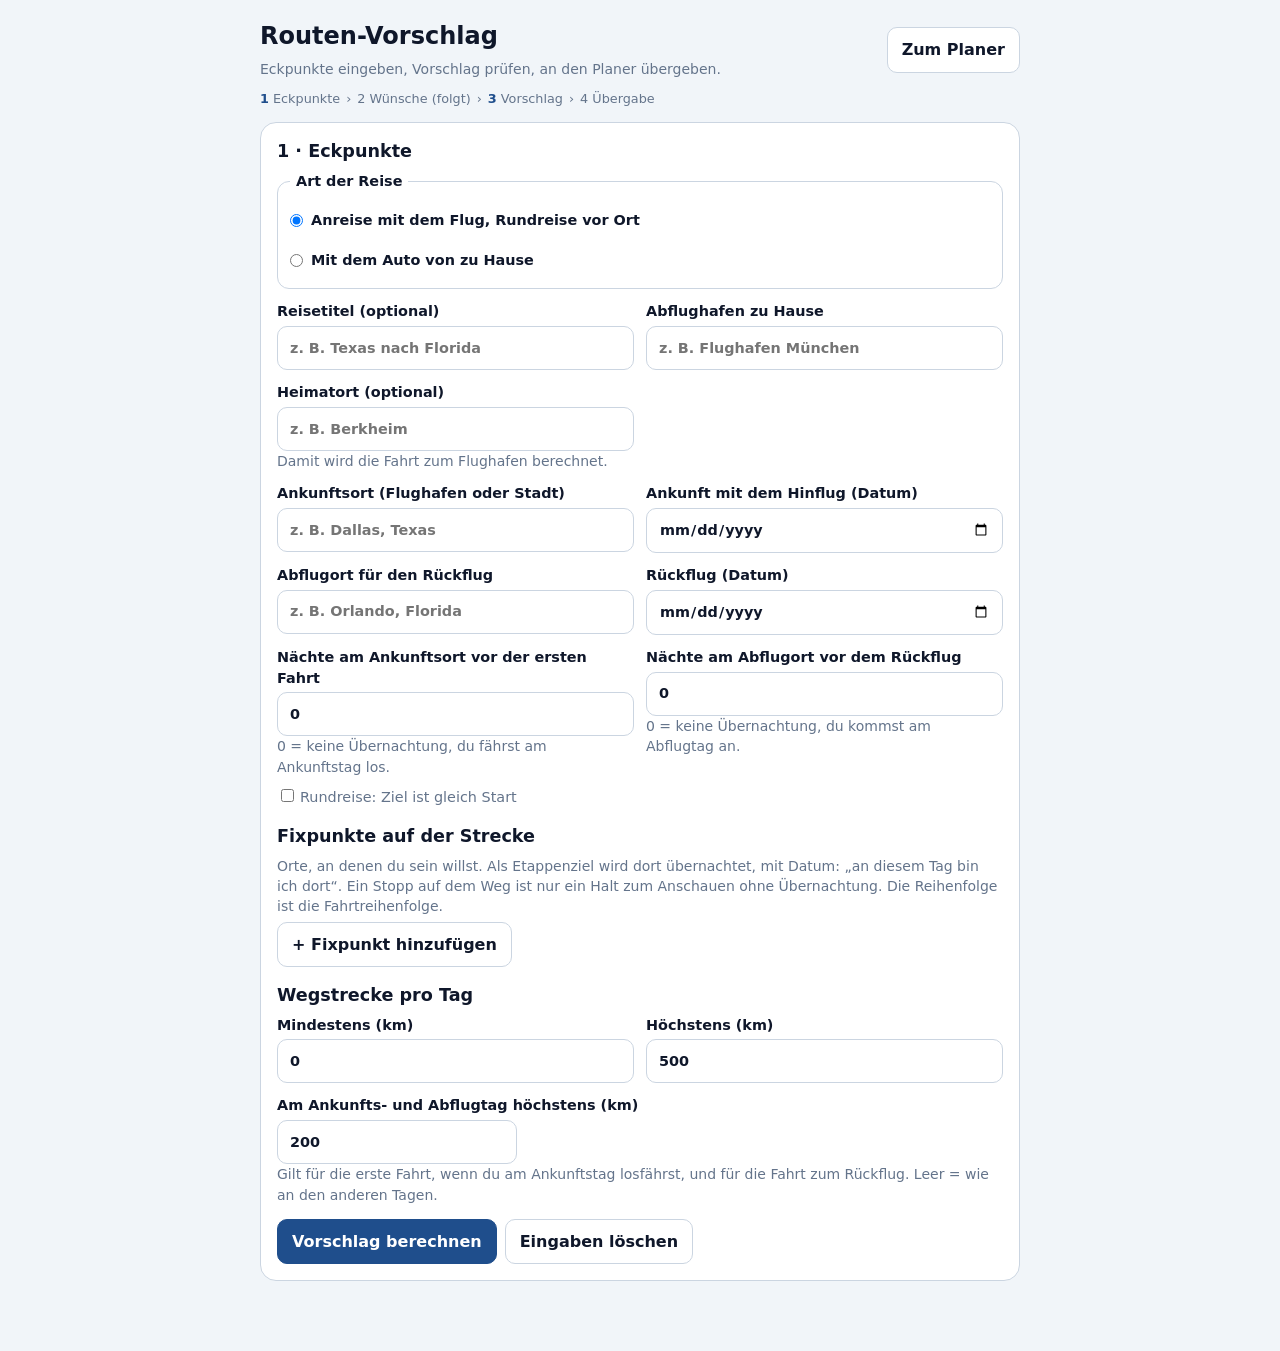
==== assistent.html @ c555b986 "v93: Routen-Vorschlag mit Reiseart (Flug/Auto), Stopps auf dem Weg, Punkte auf der Karte loeschen un" ====
<!doctype html>
<html lang="de">
<head>
<meta charset="utf-8">
<meta name="viewport" content="width=device-width, initial-scale=1, viewport-fit=cover">
<title>Routen-Vorschlag</title>
<link rel="manifest" href="manifest.webmanifest">
<link rel="icon" href="icon-192.png">
<link rel="stylesheet" href="leaflet/leaflet.css">
<style>
:root{--bg:#f1f5f9;--card:#fff;--ink:#0f172a;--mute:#64748b;--line:#cbd5e1;--pri:#1F4E8C;--priInk:#fff;--warn:#fffbeb;--warnLine:#fcd34d;--warnInk:#78350f;--ok:#ecfdf5;--okLine:#6ee7b7;--okInk:#064e3b;--err:#fef2f2;--errLine:#fca5a5;--errInk:#7f1d1d}
@media (prefers-color-scheme:dark){:root{--bg:#0b1220;--card:#111a2e;--ink:#e5e7eb;--mute:#94a3b8;--line:#334155;--pri:#5b9bf0;--priInk:#06101f;--warn:#2b2208;--warnLine:#a16207;--warnInk:#fde68a;--ok:#06281f;--okLine:#047857;--okInk:#a7f3d0;--err:#2a1010;--errLine:#b91c1c;--errInk:#fecaca}}
*{box-sizing:border-box}
body{margin:0;background:var(--bg);color:var(--ink);font:16px/1.45 system-ui,-apple-system,"Segoe UI",Roboto,sans-serif;padding:env(safe-area-inset-top) 16px 40px}
.wrap{max-width:760px;margin:0 auto;padding:16px 0}
h1{font-size:1.5rem;margin:.2rem 0}
h2{font-size:1.1rem;margin:0 0 .4rem}
p{margin:.3rem 0}
.mute{color:var(--mute);font-size:.875rem}
.card{background:var(--card);border:1px solid var(--line);border-radius:16px;padding:16px;margin:14px 0}
.grid{display:grid;gap:12px;grid-template-columns:1fr 1fr}
@media (max-width:560px){.grid{grid-template-columns:1fr}}
label{display:block;font-weight:600;font-size:.9rem}
input,select{width:100%;margin-top:4px;padding:10px 12px;border:1px solid var(--line);border-radius:10px;background:var(--card);color:var(--ink);font:inherit;min-height:44px}
button,.btn{font:inherit;font-weight:700;border-radius:10px;border:1px solid var(--line);background:var(--card);color:var(--ink);padding:10px 14px;min-height:44px;cursor:pointer;text-decoration:none;display:inline-flex;align-items:center;justify-content:center}
button.pri,.btn.pri{background:var(--pri);color:var(--priInk);border-color:var(--pri)}
button:disabled{opacity:.5;cursor:default}
.row{display:flex;gap:8px;align-items:flex-end}
.row>*{flex:1}.row>.fix{flex:0 0 auto}
.fp{border:1px solid var(--line);border-radius:12px;padding:10px;margin:8px 0}
.fp .grid{grid-template-columns:2fr 1fr 1fr}
@media (max-width:560px){.fp .grid{grid-template-columns:1fr 1fr}.fp .grid>:first-child{grid-column:1/3}}
.note{border-radius:12px;padding:10px 12px;margin:8px 0;font-size:.9rem;border:1px solid}
.note.warn{background:var(--warn);border-color:var(--warnLine);color:var(--warnInk)}
.note.ok{background:var(--ok);border-color:var(--okLine);color:var(--okInk)}
.note.err{background:var(--err);border-color:var(--errLine);color:var(--errInk)}
table{width:100%;border-collapse:collapse;font-size:.9rem}
th,td{text-align:left;padding:8px 6px;border-bottom:1px solid var(--line);vertical-align:top}
.tablewrap{overflow-x:auto}
.top{display:flex;justify-content:space-between;align-items:center;gap:8px}
.steps{display:flex;gap:6px;font-size:.8rem;color:var(--mute);margin:6px 0 0}
.steps b{color:var(--pri)}
.map{height:380px;border-radius:12px;border:1px solid var(--line);margin:10px 0;background:var(--line)}
.mk{display:flex;align-items:center;justify-content:center;border-radius:50%;background:var(--pri);color:var(--priInk);border:2px solid #fff;font:700 12px system-ui;width:26px;height:26px;box-shadow:0 1px 4px rgba(0,0,0,.4)}
.mk.auto{background:#fff;color:#1F4E8C;border-color:#1F4E8C;width:20px;height:20px;font-size:10px}
.mk.end{background:#16a34a;border-color:#fff}
.mk.hl{outline:3px solid #f59e0b}
tr.flash td{background:var(--warn)}
tr[data-stage-row]{cursor:pointer}
.nstep{display:inline-flex;gap:2px;align-items:center;white-space:nowrap}
.nstep input{width:54px;margin:0;text-align:center;min-height:36px;padding:4px}
.nstep button{min-height:36px;padding:2px 10px}
.nstep.user input{border-color:var(--pri);border-width:2px}
.act{white-space:nowrap}.act button{min-height:36px;padding:2px 9px}
.leaflet-container.adding{cursor:crosshair}
[hidden]{display:none!important}
.editor .row{flex-wrap:wrap}.editor .row>label{flex:1 1 220px;min-width:0}
select{max-width:100%}
.mk.via{background:#f59e0b;color:#111;border-color:#fff;border-radius:4px;transform:rotate(45deg);width:16px;height:16px}
.mk.via>span{transform:rotate(-45deg);font-size:9px}
.leaflet-popup-content{color:#0f172a;margin:10px 12px;min-width:200px}
.leaflet-popup-content .pp-t{font-weight:700;font-size:14px}
.leaflet-popup-content .pp-s{font-size:12px;color:#475569;margin:2px 0 8px}
.leaflet-popup-content button{display:flex;width:100%;margin-top:6px;background:#fff;color:#0f172a;border:1px solid #94a3b8;min-height:40px;padding:6px 10px;font-size:13px}
.leaflet-popup-content button.del{color:#b91c1c;border-color:#b91c1c}
.via{display:inline-flex;align-items:center;gap:4px;border:1px solid var(--line);border-radius:99px;padding:1px 4px 1px 8px;margin:3px 4px 0 0;font-size:.82rem;white-space:nowrap}
.via button{min-height:28px;padding:0 7px;border-radius:99px;font-size:.8rem}
fieldset.mode{border:1px solid var(--line);border-radius:12px;padding:8px 12px;margin:0 0 12px}
fieldset.mode legend{font-weight:700;font-size:.9rem;padding:0 6px}
fieldset.mode label{display:flex;align-items:center;gap:8px;font-weight:600;min-height:40px}
fieldset.mode input{width:auto;min-height:0;margin:0}
label small{display:block;font-weight:400}
.legend{display:flex;gap:14px;flex-wrap:wrap;font-size:.82rem;color:var(--mute);margin:-4px 0 8px}
.legend i{display:inline-block;vertical-align:middle;margin-right:5px}
.editor{border:1px dashed var(--line);border-radius:12px;padding:10px 12px;margin:8px 0}
.ac{position:absolute;z-index:1000;background:var(--card);color:var(--ink);border:1px solid var(--line);border-radius:12px;box-shadow:0 8px 24px rgba(0,0,0,.25);max-height:300px;overflow:auto;list-style:none;margin:0;padding:4px}
.ac li{padding:8px 10px;border-radius:8px;cursor:pointer;line-height:1.25}
.ac li small{display:block;opacity:.75;font-size:.8rem}
.ac li[aria-selected=true],.ac li:hover{background:var(--pri);color:var(--priInk)}
.bar{height:8px;background:var(--line);border-radius:99px;overflow:hidden}
.bar>i{display:block;height:100%;background:var(--pri);width:0;transition:width .3s}
</style>
</head>
<body>
<div class="wrap">
  <div class="top">
    <div><h1>Routen-Vorschlag</h1><p class="mute">Eckpunkte eingeben, Vorschlag prüfen, an den Planer übergeben.</p></div>
    <a class="btn" href="index.html" data-back>Zum Planer</a>
  </div>
  <div class="steps"><span><b>1</b> Eckpunkte</span> › <span>2 Wünsche (folgt)</span> › <span><b>3</b> Vorschlag</span> › <span>4 Übergabe</span></div>

  <section class="card" data-sec="input">
    <h2>1 · Eckpunkte</h2>
    <fieldset class="mode" data-mode-box><legend>Art der Reise</legend>
      <label><input type="radio" name="mode" data-mode value="flight"> Anreise mit dem Flug, Rundreise vor Ort</label>
      <label><input type="radio" name="mode" data-mode value="car"> Mit dem Auto von zu Hause</label>
    </fieldset>
    <div class="grid">
      <label>Reisetitel (optional)<input data-f="title" placeholder="z. B. Texas nach Florida"></label>
      <span data-only="car"></span>
      <label data-only="flight">Abflughafen zu Hause<input data-f="homeAirport" placeholder="z. B. Flughafen München" autocomplete="off"></label>
      <label data-only="flight">Heimatort (optional)<input data-f="home" placeholder="z. B. Berkheim" autocomplete="off"><small class="mute">Damit wird die Fahrt zum Flughafen berechnet.</small></label>
      <span data-only="flight"></span>
      <label><span data-lab="start">Startort</span><input data-f="start" placeholder="z. B. Dallas, Texas" autocomplete="off"></label>
      <label><span data-lab="startDate">Reisebeginn (Datum)</span><input data-f="startDate" type="date"></label>
      <label><span data-lab="end">Zielort</span><input data-f="end" placeholder="z. B. Orlando, Florida" autocomplete="off"></label>
      <label><span data-lab="endDate">Reiseende (Datum)</span><input data-f="endDate" type="date"></label>
      <label data-only="flight">Nächte am Ankunftsort vor der ersten Fahrt<input data-f="startNights" type="number" min="0" max="30" value="0"><small class="mute">0 = keine Übernachtung, du fährst am Ankunftstag los.</small></label>
      <label data-only="flight">Nächte am Abflugort vor dem Rückflug<input data-f="endNights" type="number" min="0" max="30" value="0"><small class="mute">0 = keine Übernachtung, du kommst am Abflugtag an.</small></label>
    </div>
    <p class="mute" style="margin-top:8px"><label style="display:inline;font-weight:400"><input type="checkbox" data-f="roundTrip" style="width:auto;min-height:0;margin-right:6px">Rundreise: Ziel ist gleich Start</label></p>

    <h2 style="margin-top:16px">Fixpunkte auf der Strecke</h2>
    <p class="mute">Orte, an denen du sein willst. Als Etappenziel wird dort übernachtet, mit Datum: „an diesem Tag bin ich dort“. Ein Stopp auf dem Weg ist nur ein Halt zum Anschauen ohne Übernachtung. Die Reihenfolge ist die Fahrtreihenfolge.</p>
    <div data-fplist></div>
    <button type="button" data-fp-add>+ Fixpunkt hinzufügen</button>

    <h2 style="margin-top:16px">Wegstrecke pro Tag</h2>
    <div class="grid">
      <label>Mindestens (km)<input data-f="minKm" type="number" min="0" step="10" value="0"></label>
      <label>Höchstens (km)<input data-f="maxKm" type="number" min="50" step="10" value="500"></label>
      <label style="grid-column:1/-1"><span data-lab="edgeKm">Erste und letzte Etappe höchstens (km)</span><input data-f="edgeKm" type="number" min="0" step="10" style="max-width:240px;display:block"><small class="mute" data-lab="edgeHint"></small></label>
    </div>
    <div style="margin-top:14px;display:flex;gap:8px;flex-wrap:wrap">
      <button type="button" class="pri" data-calc>Vorschlag berechnen</button>
      <button type="button" data-reset>Eingaben löschen</button>
    </div>
    <div data-msg></div>
  </section>

  <section class="card" data-sec="result" hidden>
    <h2>3 · Vorschlag</h2>
    <div data-prog hidden><p class="mute" data-proglabel>Berechne …</p><div class="bar"><i data-progbar></i></div></div>
    <div data-result></div>
  </section>
</div>

<script src="leaflet/leaflet.js"></script>
<script>
(function () {
  'use strict';
  var KEY = 'rt_draft_v1';
  var $ = function (s, r) { return (r || document).querySelector(s); };
  var $$ = function (s, r) { return Array.prototype.slice.call((r || document).querySelectorAll(s)); };
  var esc = function (s) { return String(s == null ? '' : s).replace(/[&<>"]/g, function (c) { return { '&': '&amp;', '<': '&lt;', '>': '&gt;', '"': '&quot;' }[c]; }); };
  var uid = function () { return 'x' + Math.random().toString(36).slice(2, 10); };

  var S = { v: 1, cc: {}, score: {}, climate: null, status: 'input', input: { title: '', start: '', startDate: '', end: '', endDate: '', mode: 'flight', home: '', homeAirport: '', startNights: 0, endNights: 0, roundTrip: false, minKm: 0, maxKm: 500, edgeKm: 200, fixpoints: [] }, geo: {}, proposal: null, trip: null, updated: 0 };

  function load() { try { var j = JSON.parse(localStorage.getItem(KEY) || 'null'); if (j && j.v === 1 && j.input) { S = Object.assign(S, j); S.input = Object.assign({ fixpoints: [] }, S.input); if (!S.input.mode) { S.input.mode = 'flight'; S.input.edgeKm = ''; S.input.home = ''; S.input.homeAirport = ''; } } } catch (e) {} }
  function save() { S.updated = Date.now(); try { localStorage.setItem(KEY, JSON.stringify(S)); } catch (e) {} }

  // ---------- Datum ----------
  function pd(s) { var m = /^(\d{4})-(\d{2})-(\d{2})$/.exec(s || ''); return m ? Date.UTC(+m[1], +m[2] - 1, +m[3]) : null; }
  function fd(ms) { return new Date(ms).toISOString().slice(0, 10); }
  function addDays(s, n) { return fd(pd(s) + n * 864e5); }
  function diffDays(a, b) { return Math.round((pd(b) - pd(a)) / 864e5); }
  function de(s) { return s ? s.slice(8, 10) + '.' + s.slice(5, 7) + '.' : ''; }
  function deY(s) { return de(s) + s.slice(0, 4); }

  // ---------- Eingabe ----------
  function renderFps() {
    var box = $('[data-fplist]'); box.innerHTML = '';
    S.input.fixpoints.forEach(function (f, i) {
      var d = document.createElement('div'); d.className = 'fp'; d.setAttribute('data-fp', i);
      d.innerHTML = '<div class="grid"><label>Ort<input data-fpf="name" value="' + esc(f.name) + '" placeholder="z. B. New Orleans" autocomplete="off"></label>' +
        '<label>Datum (optional)<input data-fpf="date" type="date" value="' + esc(f.kind === 'via' ? '' : f.date) + '"' + (f.kind === 'via' ? ' disabled' : '') + '></label>' +
        '<label>Nächte (optional)<input data-fpf="nights" type="number" min="0" max="30" value="' + esc(f.kind === 'via' ? '' : f.nights) + '"' + (f.kind === 'via' ? ' disabled' : '') + '></label></div>' +
        '<div style="display:flex;gap:6px;margin-top:8px;flex-wrap:wrap;align-items:center"><select data-fpf="kind" aria-label="Art des Fixpunkts" style="width:auto;flex:1 1 240px;margin:0"><option value="stay"' + (f.kind === 'via' ? '' : ' selected') + '>Etappenziel mit Übernachtung</option><option value="via"' + (f.kind === 'via' ? ' selected' : '') + '>Stopp auf dem Weg, ohne Übernachtung</option></select><button type="button" data-fp-up="' + i + '" ' + (i === 0 ? 'disabled' : '') + ' aria-label="Nach oben">↑</button><button type="button" data-fp-down="' + i + '" ' + (i === S.input.fixpoints.length - 1 ? 'disabled' : '') + ' aria-label="Nach unten">↓</button><button type="button" data-fp-del="' + i + '">Entfernen</button></div>';
      box.appendChild(d);
    });
  }
  function fillForm() {
    $$('[data-f]').forEach(function (el) { var k = el.getAttribute('data-f'); if (el.type === 'checkbox') el.checked = !!S.input[k]; else el.value = S.input[k] == null ? '' : S.input[k]; });
    $$('[data-mode]').forEach(function (r) { r.checked = r.value === S.input.mode; });
    renderFps(); syncRound(); syncMode();
  }
  var MODE_TXT = {
    flight: { start: 'Ankunftsort (Flughafen oder Stadt)', startDate: 'Ankunft mit dem Hinflug (Datum)', end: 'Abflugort für den Rückflug', endDate: 'Rückflug (Datum)', edgeKm: 'Am Ankunfts- und Abflugtag höchstens (km)', edgeHint: 'Gilt für die erste Fahrt, wenn du am Ankunftstag losfährst, und für die Fahrt zum Rückflug. Leer = wie an den anderen Tagen.' },
    car: { start: 'Heimatort (Start)', startDate: 'Abfahrt zu Hause (Datum)', end: 'Zielort (Ende der Reise)', endDate: 'Ankunft am Zielort (Datum)', edgeKm: 'An- und Rückfahrt höchstens (km)', edgeHint: 'Die erste und die letzte Etappe dürfen länger sein, um die eigentliche Reiseregion zu erreichen. Leer = wie an den anderen Tagen.' }
  };
  function syncMode() {
    var m = S.input.mode === 'car' ? 'car' : 'flight', T = MODE_TXT[m];
    $$('[data-lab]').forEach(function (el) { var k = el.getAttribute('data-lab'); if (T[k] != null) el.textContent = T[k]; });
    $$('[data-only]').forEach(function (el) { el.hidden = el.getAttribute('data-only') !== m; });
  }
  function setMode(m) {
    readForm(); S.input.mode = m;
    if (m === 'car') { S.input.startNights = 0; S.input.endNights = 0; S.input.edgeKm = 900; S.input.roundTrip = true; S.input.end = S.input.start; }
    else { S.input.edgeKm = 200; S.input.roundTrip = false; }
    if (S.status === 'ready' || S.status === 'adopted') S.status = 'proposal'; save(); fillForm();
  }
  document.addEventListener('change', function (e) { if (e.target.matches && e.target.matches('[data-mode]') && e.target.checked) setMode(e.target.value); });
  function syncRound() { var e = $('[data-f="end"]'); if (S.input.roundTrip) { e.value = S.input.start; e.disabled = true; S.input.end = S.input.start; } else e.disabled = false; }
  function readForm() {
    $$('[data-f]').forEach(function (el) { var k = el.getAttribute('data-f'); S.input[k] = el.type === 'checkbox' ? el.checked : (el.type === 'number' ? (el.value === '' ? '' : Number(el.value)) : el.value.trim()); });
    if (S.input.roundTrip) S.input.end = S.input.start;
    if (S.input.mode === 'car') { S.input.startNights = 0; S.input.endNights = 0; }
    $$('[data-fp]').forEach(function (d) { var i = +d.getAttribute('data-fp'), f = S.input.fixpoints[i]; if (!f) return; f.name = $('[data-fpf=name]', d).value.trim(); f.kind = $('[data-fpf=kind]', d).value === 'via' ? 'via' : 'stay'; f.date = f.kind === 'via' ? '' : $('[data-fpf=date]', d).value; var n = $('[data-fpf=nights]', d).value; f.nights = n === '' || f.kind === 'via' ? '' : Number(n); });
  }
  function msg(kind, html) { $('[data-msg]').innerHTML = html ? '<div class="note ' + kind + '" role="' + (kind === 'err' ? 'alert' : 'status') + '">' + html + '</div>' : ''; }

  document.addEventListener('input', function (e) { if (!e.target.closest('[data-sec=input]') || e.target.matches('[data-mode]')) return; readForm(); if (e.target.matches('[data-f=roundTrip],[data-f=start]')) syncRound(); if (e.target.matches('[data-fpf=kind]')) renderFps(); S.status = S.status === 'ready' ? 'input' : S.status; save(); });
  document.addEventListener('click', function (e) {
    var t = e.target.closest('button'); if (!t) return;
    if (t.hasAttribute('data-fp-add')) { readForm(); S.input.fixpoints.push({ id: uid(), name: '', date: '', nights: '', kind: 'stay' }); renderFps(); save(); }
    else if (t.hasAttribute('data-fp-del')) { readForm(); S.input.fixpoints.splice(+t.getAttribute('data-fp-del'), 1); renderFps(); save(); }
    else if (t.hasAttribute('data-fp-up') || t.hasAttribute('data-fp-down')) { readForm(); var up = t.hasAttribute('data-fp-up'), i = +t.getAttribute(up ? 'data-fp-up' : 'data-fp-down'), j = up ? i - 1 : i + 1, a = S.input.fixpoints; var x = a[i]; a[i] = a[j]; a[j] = x; renderFps(); save(); }
    else if (t.hasAttribute('data-reset')) { if (confirm('Alle Eingaben löschen?')) { S = { v: 1, cc: {}, score: {}, climate: null, status: 'input', input: { title: '', start: '', startDate: '', end: '', endDate: '', mode: 'flight', home: '', homeAirport: '', startNights: 0, endNights: 0, roundTrip: false, minKm: 0, maxKm: 500, edgeKm: 200, fixpoints: [] }, geo: {}, proposal: null, trip: null, updated: 0 }; save(); fillForm(); $('[data-sec=result]').hidden = true; msg(); } }
    else if (t.hasAttribute('data-calc')) calc();
    else if (t.hasAttribute('data-handover')) handover();
    else if (t.hasAttribute('data-download')) download();
    else if (t.hasAttribute('data-climate')) checkClimate();
    else if (t.hasAttribute('data-flip')) flip();
  });

  // ---------- Dienste ----------
  function fetchJ(url, ms) { var ac = new AbortController(), t = setTimeout(function () { ac.abort(); }, ms || 12000); return fetch(url, { signal: ac.signal }).then(function (r) { clearTimeout(t); if (!r.ok) throw new Error('HTTP ' + r.status); return r.json(); }, function (e) { clearTimeout(t); throw e; }); }
  function geocode(name) {
    var k = name.toLowerCase(); if (S.geo[k]) return Promise.resolve(S.geo[k]);
    return fetchJ('https://nominatim.openstreetmap.org/search?format=jsonv2&limit=1&addressdetails=1&q=' + encodeURIComponent(name), 12000).then(function (j) { if (!j || !j[0]) return null; var g = [Number(j[0].lat), Number(j[0].lon)]; S.geo[k] = g; S.cc = S.cc || {}; var ad = j[0].address || {}, c = ad.country_code; if (c) S.cc[k] = c.toUpperCase(); S.lab = S.lab || {}; S.lab[k] = [j[0].name || String(j[0].display_name || '').split(',')[0], ad.state, ad.country].filter(Boolean).join(', '); return g; });
  }
  function hav(a, b) { var R = 6371, r = Math.PI / 180, dl = (b[0] - a[0]) * r, dn = (b[1] - a[1]) * r, x = Math.sin(dl / 2) * Math.sin(dl / 2) + Math.cos(a[0] * r) * Math.cos(b[0] * r) * Math.sin(dn / 2) * Math.sin(dn / 2); return 2 * R * Math.asin(Math.sqrt(x)); }
  function leg(a, b, geom) {
    return fetchJ('https://router.project-osrm.org/route/v1/driving/' + a[1] + ',' + a[0] + ';' + b[1] + ',' + b[0] + (geom ? '?overview=simplified&geometries=geojson' : '?overview=false'), 15000).then(function (j) { var r = j.routes && j.routes[0]; if (!r) throw new Error('no route'); var o = { km: r.distance / 1000, min: r.duration / 60, est: false }; if (geom && r.geometry && r.geometry.coordinates) o.coords = r.geometry.coordinates.map(function (c) { return [c[1], c[0]]; }); return o; })
      .catch(function () { var km = hav(a, b) * 1.3; return { km: km, min: km / 70 * 60, est: true }; });
  }
  function legVia(a, vias, b, geom) {
    vias = vias || []; if (!vias.length) return leg(a, b, geom).then(function (o) { o.vias = []; return o; });
    var seq = [a].concat(vias.map(function (v) { return v.gps; }), [b]);
    return fetchJ('https://router.project-osrm.org/route/v1/driving/' + seq.map(function (g) { return g[1] + ',' + g[0]; }).join(';') + (geom ? '?overview=simplified&geometries=geojson' : '?overview=false'), 15000).then(function (j) { var r = j.routes && j.routes[0]; if (!r) throw new Error('no route'); var o = { km: r.distance / 1000, min: r.duration / 60, est: false, vias: vias }; if (geom && r.geometry && r.geometry.coordinates) o.coords = r.geometry.coordinates.map(function (c) { return [c[1], c[0]]; }); return o; })
      .catch(function () { var km = 0; for (var i = 1; i < seq.length; i++) km += hav(seq[i - 1], seq[i]) * 1.3; return { km: km, min: km / 70 * 60, est: true, vias: vias }; });
  }
  // Anteil eines Punkts entlang der Strecke (naechster Stuetzpunkt)
  function fracAlong(a, b, l, g) {
    var c = l.coords && l.coords.length > 1 ? l.coords : [a, b], cum = [0], i, bi = 0, bd = 1e18;
    for (i = 1; i < c.length; i++) cum.push(cum[i - 1] + hav(c[i - 1], c[i]));
    for (i = 0; i < c.length; i++) { var d = hav(c[i], g); if (d < bd) { bd = d; bi = i; } }
    if (c.length === 2) { var da = hav(a, g), db = hav(g, b); return da / ((da + db) || 1); }
    return cum[bi] / (cum[cum.length - 1] || 1);
  }
  // Tagesgrenzen: erste und letzte Etappe koennen eine eigene Grenze haben
  function edgeRule(I) { var car = I.mode === 'car', e = Number(I.edgeKm) > 0 ? Number(I.edgeKm) : 0; return { edge: e, first: !!e && (car || !(Number(I.startNights) > 0)), last: !!e && (car || !(Number(I.endNights) > 0)) }; }
  function legLimit(I, j, nLegs) { var R = edgeRule(I), mx = Number(I.maxKm), c = []; if (j === 0 && R.first) c.push(R.edge); if (j === nLegs - 1 && R.last) c.push(R.edge); return c.length ? Math.min.apply(null, c) : mx; }
  // Anteile, an denen eine zu lange Strecke fuer Zwischenuebernachtungen geteilt wird
  function splitFracs(I, km, j, nLegs) {
    var R = edgeRule(I), mx = Number(I.maxKm), fA = j === 0 && R.first, gA = j === nLegs - 1 && R.last;
    if (km <= legLimit(I, j, nLegs)) return [];
    for (var nd = 2; nd < 60; nd++) { var caps = []; for (var d = 0; d < nd; d++) caps.push(d === 0 && fA ? R.edge : (d === nd - 1 && gA ? R.edge : mx)); var tot = caps.reduce(function (p, q) { return p + q; }, 0); if (tot >= km) { var out = [], cum = 0; for (var d2 = 0; d2 < nd - 1; d2++) { cum += caps[d2]; out.push(cum / tot); } return out; } }
    return [0.5];
  }
  // Punkt bei Streckenanteil entlang der Route (oder Luftlinie, falls keine Geometrie)
  function pointAt(a, b, l, frac) {
    var c = l.coords && l.coords.length > 1 ? l.coords : [a, b], cum = [0], i;
    for (i = 1; i < c.length; i++) cum.push(cum[i - 1] + hav(c[i - 1], c[i]));
    var t = cum[cum.length - 1] * frac;
    for (i = 1; i < c.length; i++) if (cum[i] >= t) { var f = (t - cum[i - 1]) / ((cum[i] - cum[i - 1]) || 1); return [c[i - 1][0] + (c[i][0] - c[i - 1][0]) * f, c[i - 1][1] + (c[i][1] - c[i - 1][1]) * f]; }
    return c[c.length - 1];
  }
  // Übernachtungsort nahe einem Streckenpunkt: größte Stadt im Umkreis, sonst Nominatim
  function pickTown(p) {
    var q = '[out:json][timeout:25];(node["place"~"^(city|town)$"](around:30000,' + p[0].toFixed(4) + ',' + p[1].toFixed(4) + '););out 80;';
    return fetchJ('https://overpass-api.de/api/interpreter?data=' + encodeURIComponent(q), 25000).then(function (j) {
      var els = (j.elements || []).filter(function (e) { return e.tags && e.tags.name; });
      if (!els.length) throw new Error('none');
      els.sort(function (x, y) { var px = Number(x.tags.population) || 0, py = Number(y.tags.population) || 0; if (!px && !py) return hav(p, [x.lat, x.lon]) - hav(p, [y.lat, y.lon]); return py - px; });
      var e = els[0]; return { name: e.tags.name, gps: [e.lat, e.lon], found: true };
    }).catch(function () {
      return fetchJ('https://nominatim.openstreetmap.org/reverse?format=jsonv2&zoom=10&accept-language=de&lat=' + p[0] + '&lon=' + p[1], 12000).then(function (j) { var ad = (j && j.address) || {}; var n = ad.city || ad.town || ad.village || ad.municipality || ad.county; return n ? { name: n, gps: p, found: true } : { name: 'Zwischenstopp', gps: p, found: false }; }).catch(function () { return { name: 'Zwischenstopp', gps: p, found: false }; });
    });
  }
  // Sehenswürdigkeiten-Dichte: Anzahl georeferenzierter Wikipedia-Artikel im Umkreis von 10 km
  var wikiDown = false;
  function wikiScore(g) {
    S.score = S.score || {}; var k = key(g); if (S.score[k] != null) return Promise.resolve(S.score[k]);
    if (wikiDown) return Promise.resolve(null);
    return fetchJ('https://en.wikipedia.org/w/api.php?action=query&list=geosearch&gscoord=' + g[0].toFixed(4) + '%7C' + g[1].toFixed(4) + '&gsradius=10000&gslimit=500&format=json&origin=*', 9000).then(function (j) { var n = j && j.query && j.query.geosearch ? j.query.geosearch.length : null; if (n != null) S.score[k] = n; return n; }).catch(function () { wikiDown = true; return null; });
  }
  function prog(p, l) { $('[data-prog]').hidden = false; $('[data-progbar]').style.width = p + '%'; $('[data-proglabel]').textContent = l; }

  // ---------- Berechnung ----------
  function validate(I) {
    var errs = [];
    if (!I.start) errs.push('Startort fehlt.'); if (!I.end) errs.push('Zielort fehlt.');
    if (!pd(I.startDate)) errs.push('Datum für den Reisebeginn fehlt.'); if (!pd(I.endDate)) errs.push('Datum für das Reiseende fehlt.');
    if (pd(I.startDate) && pd(I.endDate) && pd(I.endDate) < pd(I.startDate)) errs.push('Das Enddatum liegt vor dem Startdatum.');
    var mx = Number(I.maxKm), mn = Number(I.minKm) || 0; if (!(mx >= 50)) errs.push('Höchststrecke pro Tag fehlt (mindestens 50 km).'); else if (mn > mx) errs.push('Die Mindeststrecke ist größer als die Höchststrecke.');
    I.fixpoints.forEach(function (f, i) { if (!f.name) errs.push('Fixpunkt ' + (i + 1) + ' hat keinen Ort.'); if (f.kind !== 'via' && f.date && pd(I.startDate) && pd(I.endDate) && (pd(f.date) < pd(I.startDate) || pd(f.date) > pd(I.endDate))) errs.push('Fixpunkt „' + f.name + '“: Das Datum liegt außerhalb der Reise.'); });
    var dated = I.fixpoints.filter(function (f) { return f.kind !== 'via' && f.date; });
    for (var i = 1; i < dated.length; i++) if (pd(dated[i].date) < pd(dated[i - 1].date)) errs.push('Fixpunkte mit Datum müssen in zeitlicher Reihenfolge stehen („' + dated[i].name + '“ liegt vor „' + dated[i - 1].name + '“).');
    return errs;
  }

  function plan(I, pts, legs) {
    // pts: [{name,gps,date?,nights?}] 0 = Start, n = Ziel
    var n = pts.length - 1, mx = Number(I.maxKm), mn = Number(I.minKm) || 0, warns = [];
    var arr = new Array(n + 1), dep = new Array(n + 1), nights = new Array(n + 1), need = [], extraN = {};
    var car = I.mode === 'car', lim = function (j) { return legLimit(I, j, n); };
    legs.forEach(function (l, j) { need[j] = Math.max(1, Math.ceil(l.km / lim(j))); });
    var endN = car ? 0 : Math.max(0, Number(I.endNights) || 0);
    var fixedArr = function (i) { return i === n ? addDays(I.endDate, -endN) : (pts[i].date || null); };
    var startN = car ? 0 : Math.max(0, Number(I.startNights) || 0); dep[0] = addDays(I.startDate, startN);
    var isSet = function (q) { return pts[q].nights !== '' && pts[q].nights != null; }, baseN = function (q) { return isSet(q) ? Math.max(0, Number(pts[q].nights)) : 1; };
    var anchors = [0]; for (var i = 1; i <= n; i++) if (fixedArr(i)) anchors.push(i);
    if (anchors[anchors.length - 1] !== n) anchors.push(n);
    for (var s = 0; s < anchors.length - 1; s++) {
      var a = anchors[s], b = anchors[s + 1], k = b - a - 1, sumNeed = 0;
      for (var j = a; j < b; j++) sumNeed += need[j] - 1;
      var avail = diffDays(dep[a], fixedArr(b)), userN = 0, free = [];
      for (var q = a + 1; q < b; q++) { userN += baseN(q); if (!isSet(q)) free.push(q); }
      var spare = avail - sumNeed - userN;
      if (avail < 0) warns.push('Die Termine passen nicht zusammen: ' + pts[b].name + ' (Ankunft ' + deY(fixedArr(b)) + ') liegt vor der Abreise aus ' + pts[a].name + ' (' + deY(dep[a]) + '). Prüfe Daten und Nächte.');
      else if (spare < 0) warns.push('Zu wenig Zeit zwischen ' + pts[a].name + ' und ' + pts[b].name + ': nötig sind mindestens ' + (sumNeed + userN) + ' Tage (Fahrtage und Übernachtungen), verfügbar sind ' + avail + '.');
      var extra = {}; if (spare > 0) { if (free.length) { var given = {}; free.forEach(function (q) { given[q] = 0; }); for (var nn0 = 0; nn0 < spare; nn0++) { var best = -1, bv = -1, cap = nn0 < free.length * 3 ? 3 : 99; free.forEach(function (q) { if (given[q] >= cap) return; var v = ((pts[q].score || 0) + 1) / (1 + given[q] * 1.5); if (v > bv) { bv = v; best = q; } }); if (best < 0) best = free[0]; given[best]++; } free.forEach(function (q) { if (given[q]) extra[q] = given[q]; }); } else if (a >= 1 && !isSet(a)) { extra[a] = spare; } else if (a >= 1) { warns.push(spare + ' freie Tage zwischen ' + pts[a].name.split(',')[0] + ' und ' + pts[b].name.split(',')[0] + ' sind nicht verplant. Erhöhe die Nächte an einem Ort oder ändere das Enddatum.'); } else warns.push(spare + ' freie Tage zwischen Start und ' + pts[b].name + ': der Start kann später erfolgen oder du fügst einen Fixpunkt ein.'); }
      for (var ek in extra) extraN[ek] = (extraN[ek] || 0) + extra[ek];
      var cur = dep[a];
      if (a >= 1 && extra[a]) { nights[a] = (nights[a] || 0) + extra[a]; dep[a] = addDays(dep[a], extra[a]); cur = dep[a]; }
      for (var j2 = a; j2 < b; j2++) {
        var next = j2 + 1, ar = addDays(cur, need[j2] - 1);
        if (next === b) ar = fixedArr(b);
        arr[next] = ar;
        var nn;
        if (next === n) nn = endN; else if (next < b) nn = baseN(next) + (extra[next] || 0); else nn = baseN(next);
        nights[next] = nn; dep[next] = addDays(ar, nn); cur = dep[next];
      }
    }
    var stages = [];
    for (var m = 1; m <= n; m++) {
      var l = legs[m - 1], flags = [];
      if (need[m - 1] > 1) flags.push('Braucht ' + need[m - 1] + ' Fahrtage (' + Math.round(l.km) + ' km, Höchstwert ' + lim(m - 1) + ' km/Tag). Abfahrt am ' + de(addDays(arr[m], 1 - need[m - 1])) + ', Zwischenübernachtung ergänzen.');
      if (need[m - 1] === 1 && mn > 0 && l.km < mn && !pts[m].auto && lim(m - 1) >= mx) flags.push('Kurzer Tag: unter ' + mn + ' km.');
      if (lim(m - 1) > mx && l.km > mx && need[m - 1] === 1) flags.push((m === 1 ? 'Anfahrt' : 'Rückfahrt') + ': längere Etappe erlaubt (bis ' + lim(m - 1) + ' km).');
      if (lim(m - 1) < mx && need[m - 1] === 1) flags.push((m === 1 ? 'Ankunftstag' : 'Abflugtag') + ': kurze Etappe (bis ' + lim(m - 1) + ' km).');
      if ((l.vias || []).length) flags.push('Stopp auf dem Weg: ' + l.vias.map(function (v) { return String(v.name).split(',')[0]; }).join(', ') + '.');
      if (extraN[m]) flags.unshift('+' + extraN[m] + ' Tag' + (extraN[m] > 1 ? 'e' : '') + ' eingeplant: ' + (pts[m].score ? 'viele Sehenswürdigkeiten (' + (pts[m].score >= 500 ? '500+' : pts[m].score) + ' Wikipedia-Artikel im Umkreis von 10 km).' : 'freie Tage verteilt.'));
      if (l.est) flags.push('Strecke geschätzt (Luftlinie × 1,3), Routing nicht erreichbar.');
      if (pts[m].auto) flags.unshift(pts[m].unnamed ? 'Zwischenübernachtung, Ort bitte selbst wählen (Name nicht ermittelt).' : 'Zwischenübernachtung, automatisch vorgeschlagen. Bitte prüfen.');
      if (l.km > lim(m - 1) * 1.1 && need[m - 1] === 1) flags.push('Etwas über dem Höchstwert (' + Math.round(l.km) + ' km).');
      stages.push({ id: 'stage-' + m, auto: !!pts[m].auto, extra: extraN[m] || 0, score: pts[m].score || 0, fromCity: pts[m - 1].name, toCity: pts[m].name, arrive: arr[m], depart: dep[m], nights: nights[m], km: Math.round(l.km), min: Math.round(l.min), gps: pts[m].gps, needDays: need[m - 1], flags: flags, est: !!l.est, vias: (l.vias || []).map(function (v) { return { name: v.name, gps: v.gps }; }) });
    }
    return { stages: stages, warns: warns, startNights: startN, startDepart: dep[0] };
  }

  async function calc() {
    readForm(); save(); var I = S.input, errs = validate(I);
    if (S.proposal && S.proposal.edited && !window.confirm('Dein bearbeiteter Vorschlag wird durch eine neue Berechnung ersetzt. Fortfahren?')) return;
    MAPVIEW = null; ADDMODE = false;
    if (errs.length) { msg('err', '<b>Bitte prüfen:</b><br>' + errs.map(esc).join('<br>')); return; }
    msg(); var sec = $('[data-sec=result]'); sec.hidden = false; $('[data-result]').innerHTML = ''; var btn = $('[data-calc]'); btn.disabled = true;
    try {
      var names = [I.start].concat(I.fixpoints.map(function (f) { return f.name; })).concat([I.end]);
      var pts = [], failed = [], resolved = [], legV = [], curV = [];
      for (var i = 0; i < names.length; i++) {
        prog(5 + Math.round(35 * i / names.length), 'Suche Ort: ' + names[i]);
        var g = null; try { g = await geocode(names[i]); } catch (e) { g = null; }
        if (!g) failed.push(names[i]);
        var fp = i > 0 && i < names.length - 1 ? I.fixpoints[i - 1] : null;
        resolved.push({ input: names[i], label: (S.lab && S.lab[names[i].toLowerCase()]) || '', cc: (S.cc && S.cc[names[i].toLowerCase()]) || '', picked: !!(S.pick && S.pick[names[i].toLowerCase()]) });
        if (fp && fp.kind === 'via') { curV.push({ name: names[i], gps: g }); continue; }
        if (pts.length) legV.push(curV); curV = [];
        pts.push({ name: names[i], gps: g, date: fp ? fp.date : '', nights: fp ? fp.nights : '' });
      }
      if (failed.length) { prog(0, ''); $('[data-prog]').hidden = true; $('[data-result]').innerHTML = '<div class="note err" role="alert">Diese Orte wurden nicht gefunden: <b>' + failed.map(esc).join(', ') + '</b>. Bitte eindeutiger schreiben (mit Bundesstaat oder Land) und noch einmal berechnen. Ohne Internet ist die Suche nicht möglich.</div>'; return; }
      var airport = null;
      if (I.mode !== 'car' && I.home && I.homeAirport) { prog(38, 'Fahrt zum Flughafen'); try { var gh = await geocode(I.home), ga = await geocode(I.homeAirport); if (gh && ga) { var la = await leg(gh, ga); airport = { from: I.home, to: I.homeAirport, km: Math.round(la.km), min: Math.round(la.min), est: !!la.est }; } } catch (e) { airport = null; } }
      var legs = [], withStops = [pts[0]], nL = pts.length - 1;
      for (var j = 0; j < nL; j++) {
        prog(40 + Math.round(50 * j / nL), 'Berechne Strecke ' + (j + 1) + ' von ' + nL);
        var l0 = await legVia(pts[j].gps, legV[j], pts[j + 1].gps, true), fr = splitFracs(I, l0.km, j, nL);
        if (fr.length) {
          var prev = pts[j], vf = legV[j].map(function (v) { return { v: v, f: fracAlong(pts[j].gps, pts[j + 1].gps, l0, v.gps) }; }), lastF = 0;
          for (var s = 0; s < fr.length; s++) {
            prog(40 + Math.round(50 * j / nL), 'Suche Übernachtungsort ' + (s + 1) + ' von ' + fr.length + ' zwischen ' + pts[j].name.split(',')[0] + ' und ' + pts[j + 1].name.split(',')[0]);
            var tp = await pickTown(pointAt(pts[j].gps, pts[j + 1].gps, l0, fr[s]));
            var stop = { name: tp.name, gps: tp.gps, date: '', nights: '', auto: true, unnamed: !tp.found };
            var sub = vf.filter(function (x) { return (s === 0 || x.f > lastF) && x.f <= fr[s]; }).map(function (x) { return x.v; });
            legs.push(await legVia(prev.gps, sub, stop.gps)); withStops.push(stop); prev = stop; lastF = fr[s];
          }
          legs.push(await legVia(prev.gps, vf.filter(function (x) { return x.f > lastF; }).map(function (x) { return x.v; }), pts[j + 1].gps)); withStops.push(pts[j + 1]);
        } else { legs.push(l0); withStops.push(pts[j + 1]); }
      }
      pts = withStops;
      for (var si = 1; si < pts.length - 1; si++) { var pp = pts[si]; if (!pp.date && (pp.nights === '' || pp.nights == null)) { prog(92 + Math.round(7 * si / pts.length), 'Prüfe Sehenswürdigkeiten: ' + pp.name.split(',')[0]); var sc = await wikiScore(pp.gps); if (sc != null) pp.score = sc; } }
      prog(100, 'Fertig');
      var r = plan(I, pts, legs); S.proposal = { edited: false, airport: airport, resolved: resolved, stages: r.stages, warns: r.warns, start: { name: pts[0].name, gps: pts[0].gps }, raw: { pts: pts, legs: legs }, created: Date.now() }; S.climate = null; S.status = 'proposal'; S.trip = null; save();
      $('[data-prog]').hidden = true; renderResult();
    } catch (e) { $('[data-prog]').hidden = true; $('[data-result]').innerHTML = '<div class="note err" role="alert">Berechnung fehlgeschlagen: ' + esc(String(e && e.message || e).slice(0, 200)) + '</div>'; }
    finally { btn.disabled = false; }
  }

  function first(x) { return String(x || '').split(',')[0]; }
  function startInfo() {
    var I = S.input, P = S.proposal, car = I.mode === 'car', sN = car ? 0 : Math.max(0, Number(I.startNights) || 0), eN = car ? 0 : Math.max(0, Number(I.endNights) || 0), h;
    if (car) h = 'Abfahrt zu Hause in ' + esc(first(I.start)) + ' am ' + deY(I.startDate) + ', Ankunft in ' + esc(first(I.end)) + ' am ' + deY(I.endDate) + '. Am Start und am Ende ist keine Übernachtung eingeplant.';
    else {
      h = 'Hinflug' + (I.homeAirport ? ' ab ' + esc(first(I.homeAirport)) : '') + ' nach ' + esc(first(I.start)) + ' am ' + deY(I.startDate) + ', Rückflug ab ' + esc(first(I.end)) + ' am ' + deY(I.endDate) + '. Beide Flüge werden im Planer angelegt. ';
      h += sN > 0 ? sN + (sN > 1 ? ' Nächte' : ' Nacht') + ' in ' + esc(first(I.start)) + ' vor der ersten Fahrt, im Planer eine eigene Etappe. ' : 'Am Ankunftsort ist keine Übernachtung eingeplant, die erste Fahrt ist am Ankunftstag. ';
      if (eN === 0) h += 'Am Abflugort ist keine Übernachtung eingeplant. ';
      if (P && P.airport) h += '<span data-airport>Fahrt zum Flughafen: ' + esc(first(P.airport.from)) + ' → ' + esc(first(P.airport.to)) + ', ' + P.airport.km + ' km, etwa ' + hrs(P.airport.min) + (P.airport.est ? ' (geschätzt)' : '') + '.</span>';
    }
    return h + ' Ein Fahrtag endet am selben Tag am Etappenziel, die Nächte zählen ab der Ankunft.';
  }
  function viaChips(s, i) {
    var v = s.vias || []; if (!v.length) return '';
    return '<br><span class="mute">über </span>' + v.map(function (x, k) { return '<span class="via" data-via-chip>◆ ' + esc(first(x.name)) + '<button type="button" data-via-stay="' + i + ':' + k + '" title="Als Etappenziel mit Übernachtung" aria-label="' + esc(first(x.name)) + ' als Etappenziel mit Übernachtung">🛏</button><button type="button" data-via-del="' + i + ':' + k + '" aria-label="Stopp ' + esc(first(x.name)) + ' entfernen">✕</button></span>'; }).join('');
  }
  function hrs(min) { var h = Math.floor(min / 60), m = min % 60; return h ? h + ' h ' + String(m).padStart(2, '0') + ' min' : m + ' min'; }
  function renderResult() {
    var P = S.proposal; if (!P) return; $('[data-sec=result]').hidden = false;
    var na = P.stages.filter(function (s) { return s.auto; }).length;
    var tk = P.stages.reduce(function (a, s) { return a + s.km; }, 0), tm = P.stages.reduce(function (a, s) { return a + s.min; }, 0);
    var nv = P.stages.reduce(function (a, s) { return a + (s.vias || []).length; }, 0);
    var h = editorHtml() + '<div data-routemap class="map" role="img" aria-label="Karte der Route"></div><div class="legend" data-legend><span><i class="mk" style="width:16px;height:16px"></i>Etappenziel mit Übernachtung</span><span><i class="mk auto" style="width:14px;height:14px"></i>Zwischenübernachtung (automatisch)</span><span><i class="mk via" style="width:11px;height:11px;margin-right:8px"></i>Stopp auf dem Weg, ohne Übernachtung</span><span>Punkt antippen: umwandeln oder löschen</span></div><div class="note ok" data-summary><b>' + P.stages.length + ' Etappen</b>' + (na ? ' (davon ' + na + ' Zwischenübernachtungen)' : '') + (nv ? ' · ' + nv + ' Stopp' + (nv > 1 ? 's' : '') + ' auf dem Weg' : '') + ' · ' + tk + ' km · ' + hrs(tm) + ' reine Fahrzeit · ' + deY(S.input.startDate) + ' bis ' + deY(S.input.endDate) + '</div>';
    h += resolvedHtml(P);
    P.warns.forEach(function (w) { h += '<div class="note warn" data-warn>' + esc(w) + '</div>'; });
    h += '<p class="mute" data-start-info>' + startInfo() + '</p>';
    h += '<div class="tablewrap"><table data-table><thead><tr><th>Etappe</th><th>Strecke</th><th>Ankunft</th><th>Nächte</th><th>Hinweis</th><th>Wetter und Termine</th><th>Bearbeiten</th></tr></thead><tbody>';
    P.stages.forEach(function (s, i) { h += '<tr data-stage-row><td><b>' + (i + 1) + '.</b> ' + esc(s.fromCity) + ' → ' + esc(s.toCity) + (s.auto ? ' <span class="mute">(Zwischenübernachtung)</span>' : '') + viaChips(s, i) + '</td><td>' + s.km + ' km<br><span class="mute">' + hrs(s.min) + '</span></td><td>' + deY(s.arrive) + '</td><td>' + nightsCell(s, i, P.stages.length) + '</td><td>' + (s.flags.length ? s.flags.map(function (f) { return '<span class="mute">' + esc(f) + '</span>'; }).join('<br>') : '<span class="mute">–</span>') + '</td><td data-wx>' + wxCell(s) + '</td><td class="act">' + actCell(i, P.stages.length) + '</td></tr>'; });
    h += '</tbody></table></div><p class="mute">Zwischenübernachtungen sind Vorschläge entlang der Route (größte Stadt im Umkreis von 30 km). Stopps auf dem Weg sind Halte ohne Übernachtung, sie werden im Planer als Punkte auf dem Weg der Etappe angelegt. Tippe auf einen Punkt der Karte, um ihn umzuwandeln oder zu löschen. Freie Tage gehen bevorzugt an Orte mit vielen Sehenswürdigkeiten (Dichte an Wikipedia-Artikeln im Umkreis von 10 km, höchstens 3 zusätzliche Tage je Ort). Du kannst Zwischenorte auf der Karte verschieben (ziehen), mit „Ort hinzufügen“ ergänzen, mit den Pfeilen umsortieren, entfernen und die Nächte je Ort einstellen. Von dir gesetzte Nächte (blauer Rahmen) bleiben fest, freie Tage verteilt der Assistent auf die übrigen Orte. Im Planer kannst du danach alles weiter bearbeiten.</p>';
    h += '<div style="display:flex;gap:8px;flex-wrap:wrap;margin-top:10px"><button type="button" class="pri" data-handover>Im Planer anlegen und öffnen</button><button type="button" data-climate>Klima, Feiertage und Richtung prüfen</button><button type="button" data-download>Als Datei speichern</button></div><div data-climate-box></div>';
    if (S.status === 'ready') h += '<div class="note ok" data-ready>Der Vorschlag liegt im Planer bereit. <a href="index.html#adopt"><b>Jetzt im Planer anlegen</b></a></div>';
    if (S.status === 'adopted') h += '<div class="note ok" data-adopted>Dieser Vorschlag wurde im Planer als Reise angelegt. <a href="index.html"><b>Zum Planer</b></a>. Du kannst ihn hier ändern und erneut anlegen, dann entsteht eine weitere Reise.</div>';
    $('[data-result]').innerHTML = h; renderClimate(); drawMap();
  }


  // ---------- Klima, Feiertage, Richtung ----------
  function key(g) { return g[0].toFixed(2) + ',' + g[1].toFixed(2); }
  function shiftYears(s, y) { var d = new Date(pd(s)); d.setUTCFullYear(d.getUTCFullYear() - y); return fd(d.getTime()); }
  function dayComfort(tx, tn, pr) {
    if (tx == null) return null; var c = 1;
    if (tx < 20) c = 1 - (20 - tx) / 15; else if (tx > 28) c = 1 - (tx - 28) / 10;
    if (tn != null && tn < 5) c *= 0.8;
    if (pr != null) { if (pr >= 5) c *= 0.5; else if (pr >= 1) c *= 0.8; }
    return Math.max(0, Math.min(1, c));
  }
  async function climateFor(g, from, to) {
    var res = await Promise.all([1, 2].map(function (y) {
      var url = 'https://archive-api.open-meteo.com/v1/archive?latitude=' + g[0].toFixed(3) + '&longitude=' + g[1].toFixed(3) + '&start_date=' + shiftYears(from, y) + '&end_date=' + shiftYears(to, y) + '&daily=temperature_2m_max,temperature_2m_min,precipitation_sum&timezone=auto';
      return fetchJ(url, 20000).then(function (j) { return j && j.daily ? { d: j.daily, utc: j.utc_offset_seconds } : null; }).catch(function () { return null; });
    }));
    var ok = res.filter(Boolean); if (!ok.length) return null;
    var n = Math.min.apply(null, ok.map(function (r) { return (r.d.time || []).length; })); if (!n) return null;
    var avg = function (f) { var out = []; for (var i = 0; i < n; i++) { var v = ok.map(function (r) { return r.d[f][i]; }).filter(function (x) { return x != null; }); out.push(v.length ? v.reduce(function (p, q) { return p + q; }, 0) / v.length : null); } return out; };
    return { tmax: avg('temperature_2m_max'), tmin: avg('temperature_2m_min'), pr: avg('precipitation_sum'), utc: ok[0].utc, years: ok.length };
  }
  function stageRange(s) { return [s.arrive, s.nights > 0 ? addDays(s.arrive, s.nights) : s.arrive]; }
  function winStats(g, from, to) {
    var C = S.climate && S.climate.places && S.climate.places[key(g)]; if (!C) return null;
    var i0 = Math.max(0, diffDays(S.input.startDate, from)), i1 = Math.min(C.tmax.length - 1, diffDays(S.input.startDate, to));
    var tx = [], tn = [], rd = 0, rs = 0, days = [];
    for (var i = i0; i <= i1; i++) { if (C.tmax[i] == null) continue; tx.push(C.tmax[i]); tn.push(C.tmin[i]); if ((C.pr[i] || 0) >= 1) rd++; rs += C.pr[i] || 0; days.push(dayComfort(C.tmax[i], C.tmin[i], C.pr[i])); }
    if (!tx.length) return null; var m = function (a) { return a.reduce(function (p, q) { return p + q; }, 0) / a.length; };
    return { tmax: m(tx), tmin: m(tn.filter(function (x) { return x != null; }).concat(tn.length ? [] : [0])), rainDays: rd, rain: rs, days: days, n: tx.length };
  }
  function evalPlan(stages) {
    var all = [], ts = [], rd = 0, rs = 0;
    stages.forEach(function (s) { var r = stageRange(s), w = winStats(s.gps, r[0], r[1]); if (w) { all = all.concat(w.days); ts.push(w.tmax); rd += w.rainDays; rs += w.rain; } });
    if (!all.length) return null; var m = function (a) { return a.reduce(function (p, q) { return p + q; }, 0) / a.length; };
    var third = Math.max(1, Math.round(all.length / 3)), mean = m(all), end = m(all.slice(-third));
    return { score: Math.round((0.7 * mean + 0.3 * end) * 100), mean: Math.round(mean * 100), end: Math.round(end * 100), tmax: m(ts), rainDays: rd, rain: rs, endT: ts[ts.length - 1] };
  }
  function holidaysIn(s, cc) {
    var H = S.climate && S.climate.holidays || {}, r = stageRange(s), out = [], y = Number(r[0].slice(0, 4));
    [y, Number(r[1].slice(0, 4))].filter(function (v, i, a) { return a.indexOf(v) === i; }).forEach(function (yy) { (H[cc + '-' + yy] || []).forEach(function (h) { if (h.date >= r[0] && h.date <= r[1]) out.push(de(h.date) + ' ' + h.name); }); });
    return out;
  }
  function wxCell(s) {
    if (!S.climate || !S.climate.places) return '<span class="mute">–</span>';
    var r = stageRange(s), w = winStats(s.gps, r[0], r[1]), parts = [];
    if (w) parts.push('Ø ' + Math.round(w.tmax) + ' °C tags, ' + Math.round(w.tmin) + ' °C nachts' + (w.rainDays ? ', ' + w.rainDays + ' Regentag' + (w.rainDays > 1 ? 'e' : '') : ', trocken'));
    var cc = s.cc, hol = cc ? holidaysIn(s, cc) : []; hol.forEach(function (h) { parts.push('Feiertag: ' + esc(h)); });
    return parts.length ? parts.map(function (p) { return '<span class="mute">' + p + '</span>'; }).join('<br>') : '<span class="mute">keine Daten</span>';
  }
  function hurricane(stages) {
    var hit = stages.some(function (s) { var g = s.gps; if (!g || g[0] < 8 || g[0] > 42 || g[1] > -55 || g[1] < -100) return false; var r = stageRange(s), a = r[0].slice(5), b = r[1].slice(5); return (a >= '06-01' && a <= '11-30') || (b >= '06-01' && b <= '11-30'); });
    if (!hit) return '';
    var peak = stages.some(function (s) { var r = stageRange(s); return s.gps && s.gps[0] < 42 && s.gps[1] < -55 && s.gps[1] > -100 && ((r[0].slice(5) >= '08-15' && r[0].slice(5) <= '10-15') || (r[1].slice(5) >= '08-15' && r[1].slice(5) <= '10-15')); });
    return 'Die Reise liegt in der Atlantischen Hurrikansaison (1. Juni bis 30. November)' + (peak ? ', teils in der Hauptzeit (Mitte August bis Mitte Oktober)' : ', aber nach der Hauptzeit') + '. Wetterlage kurz vor der Abreise prüfen, Buchungen möglichst stornierbar halten.';
  }
  function dirText(label, e) { return '<b>' + label + '</b>: Wetterwert ' + e.score + ' von 100, Ø ' + Math.round(e.tmax) + ' °C tags, ' + e.rainDays + ' Regentage, gegen Ende ' + Math.round(e.endT) + ' °C.'; }

  async function checkClimate() {
    var P = S.proposal; if (!P) return; var I = S.input, btn = $('[data-climate]'); btn.disabled = true;
    try {
      S.climate = { places: {}, holidays: {}, done: false, failed: 0 };
      var raw = P.raw || { pts: [] }, seen = {}, places = [];
      P.stages.forEach(function (s) { var k = key(s.gps); if (!seen[k]) { seen[k] = 1; places.push(s.gps); } });
      var st0 = P.start && P.start.gps; if (st0 && !seen[key(st0)]) places.push(st0);
      for (var i = 0; i < places.length; i++) { prog(5 + Math.round(70 * i / places.length), 'Klimadaten ' + (i + 1) + ' von ' + places.length); var c = await climateFor(places[i], I.startDate, I.endDate); if (c) S.climate.places[key(places[i])] = c; else S.climate.failed++; }
      // Länder und Feiertage
      var ccOf = {}; var names = [I.start].concat(I.fixpoints.map(function (f) { return f.name; })).concat([I.end]);
      names.forEach(function (n) { var c = S.cc && S.cc[n.toLowerCase()]; if (c) ccOf[n.toLowerCase()] = c; });
      var last = ccOf[I.start.toLowerCase()] || '';
      P.stages.forEach(function (s) { var c = ccOf[s.toCity.toLowerCase()]; if (c) last = c; s.cc = c || last; });
      var need = {}, yrs = [Number(I.startDate.slice(0, 4)), Number(I.endDate.slice(0, 4))];
      P.stages.forEach(function (s) { if (s.cc) yrs.forEach(function (y) { need[s.cc + '-' + y] = [s.cc, y]; }); });
      var ks = Object.keys(need);
      for (var q = 0; q < ks.length; q++) { prog(78 + Math.round(15 * q / ks.length), 'Feiertage ' + ks[q]); try { var hj = await fetchJ('https://date.nager.at/api/v3/PublicHolidays/' + need[ks[q]][1] + '/' + need[ks[q]][0], 12000); S.climate.holidays[ks[q]] = (hj || []).filter(function (h) { return h.global !== false; }).map(function (h) { return { date: h.date, name: h.localName || h.name }; }); } catch (e) { S.climate.holidays[ks[q]] = []; } }
      // Richtungsvergleich nur ohne Fixpunkte mit Datum
      var dated = I.fixpoints.some(function (f) { return f.date; });
      var cur = evalPlan(P.stages); S.climate.cur = cur; S.climate.dated = dated;
      if (!dated && raw.pts.length > 1 && cur) {
        var rp = raw.pts.slice().reverse().map(function (p) { return { name: p.name, gps: p.gps, date: '', nights: p.nights, auto: p.auto, unnamed: p.unnamed, score: p.score }; });
        var rl = raw.legs.slice().reverse();
        var I2 = JSON.parse(JSON.stringify(I)); I2.start = I.end; I2.end = I.start;
        var rr = plan(I2, rp, rl); rr.stages.forEach(function (s) { s.cc = null; });
        S.climate.rev = { eval: evalPlan(rr.stages), stages: rr.stages, from: I.end, to: I.start };
      }
      var u = function (g) { var c = S.climate.places[key(g)]; return c ? c.utc : null; };
      var us = u(P.start.gps), ue = u(P.stages[P.stages.length - 1].gps); S.climate.tz = us != null && ue != null ? Math.round((ue - us) / 3600) : null;
      S.climate.done = true; S.climate.hurr = hurricane(P.stages); save();
      prog(100, 'Fertig'); $('[data-prog]').hidden = true; renderResult();
    } catch (e) { $('[data-prog]').hidden = true; var bx = $('[data-climate-box]'); if (bx) bx.innerHTML = '<div class="note err" role="alert">Prüfung fehlgeschlagen: ' + esc(String(e && e.message || e).slice(0, 200)) + '</div>'; }
    finally { var b2 = $('[data-climate]'); if (b2) b2.disabled = false; }
  }
  function renderClimate() {
    var box = $('[data-climate-box]'), C = S.climate; if (!box || !C || !C.done) return; var h = '';
    if (!Object.keys(C.places).length) h += '<div class="note warn">Klimadaten waren nicht erreichbar. Ohne Netz oder bei Überlastung des Dienstes (Open-Meteo) noch einmal versuchen.</div>';
    else if (C.failed) h += '<div class="note warn">Für ' + C.failed + ' Orte fehlen Klimadaten.</div>';
    if (C.hurr) h += '<div class="note warn" data-hurr>' + esc(C.hurr) + '</div>';
    if (C.cur) {
      h += '<div class="note ok" data-dir><b>Richtung</b><br>';
      if (C.dated) h += 'Die Richtung ist durch Fixpunkte mit Datum festgelegt. Ein Vergleich ist nur ohne feste Termine möglich.';
      else if (C.rev && C.rev.eval) {
        var A = C.cur, B = C.rev.eval, diff = A.score - B.score, same = Math.abs(diff) < 3, bestA = diff >= 0;
        h += dirText(esc(S.input.start.split(',')[0]) + ' → ' + esc(S.input.end.split(',')[0]), A) + '<br>' + dirText(esc(S.input.end.split(',')[0]) + ' → ' + esc(S.input.start.split(',')[0]), B) + '<br>';
        if (C.tz) h += 'Zeitzonen: ' + (C.tz > 0 ? 'Fährst du nach Osten, verlierst du ' + C.tz + ' Std.' : 'Fährst du nach Westen, gewinnst du ' + (-C.tz) + ' Std.') + ' (Richtung ' + esc(S.input.start.split(',')[0]) + ' → ' + esc(S.input.end.split(',')[0]) + (C.tz > 0 ? ' = nach Osten' : ' = nach Westen') + ').<br>';
        h += same ? '<b>Beide Richtungen sind beim Wetter praktisch gleichwertig.</b> Entscheide nach Flughäfen, Mietwagen und Highlights.' : '<b>Empfehlung: ' + (bestA ? esc(S.input.start.split(',')[0]) + ' → ' + esc(S.input.end.split(',')[0]) : esc(S.input.end.split(',')[0]) + ' → ' + esc(S.input.start.split(',')[0])) + '</b> (Wetterwert ' + Math.max(A.score, B.score) + ' gegen ' + Math.min(A.score, B.score) + ').';
        if (!same && !bestA) h += '<div style="margin-top:8px"><button type="button" class="pri" data-flip>Richtung umkehren und neu berechnen</button></div>';
      } else h += 'Für den Vergleich fehlen Klimadaten.';
      h += '<div class="mute" style="margin-top:6px">Grundlage: tatsächliches Wetter derselben Tage in den beiden Vorjahren (Open-Meteo), kein Wetterbericht. Wohlfühlwert: Tageshöchstwerte 20 bis 28 °C und wenig Regen zählen am besten, die letzten Reisetage zählen etwas mehr. Veranstaltungen und Preise fließen nicht ein.</div></div>';
    }
    box.innerHTML = h;
  }
  function flip() {
    MAPVIEW = null; ADDMODE = false; readForm(); var I = S.input, t = I.start; I.start = I.end; I.end = t; I.fixpoints.reverse(); I.roundTrip = false;
    S.proposal = null; S.climate = null; S.trip = null; S.status = 'input'; save(); fillForm(); window.scrollTo({ top: 0, behavior: 'smooth' }); calc().then(function () { return checkClimate(); });
  }


  // ---------- Karte ----------
  var MAP = null;
  function drawMap() {
    var el = $('[data-routemap]'), P = S.proposal; if (!el || !P || !P.raw) return;
    if (MAP) { try { MAPVIEW = { c: MAP.getCenter(), z: MAP.getZoom() }; MAP.remove(); } catch (e) {} MAP = null; }
    if (!window.L) { el.innerHTML = '<div style="padding:16px" class="mute">Die Karte konnte nicht geladen werden.</div>'; return; }
    var L = window.L, R = P.raw, pts = R.pts, map = L.map(el, { scrollWheelZoom: true }); MAP = map;
    L.tileLayer('https://tile.openstreetmap.org/{z}/{x}/{y}.png', { maxZoom: 18, attribution: '© OpenStreetMap-Mitwirkende' }).addTo(map);
    var markers = [], seq = [];
    var pop = function (m, title, sub, btns) {
      var h = '<div data-pp-box><div class="pp-t">' + esc(title) + '</div><div class="pp-s">' + sub + '</div>' + btns.map(function (b, k) { return '<button type="button" data-pp="' + b.id + '"' + (b.del ? ' class="del"' : '') + '>' + esc(b.label) + '</button>'; }).join('') + '</div>';
      m.bindPopup(h, { autoPan: true, maxWidth: 260 });
      m.on('popupopen', function (ev) { var root = ev.popup.getElement(); if (!root) return; btns.forEach(function (b) { var x = root.querySelector('[data-pp="' + b.id + '"]'); if (x) x.onclick = function () { map.closePopup(); b.fn(); }; }); });
    };
    pts.forEach(function (p, i) {
      seq.push(p.gps);
      var s = i > 0 ? P.stages[i - 1] : null, isEnd = i === pts.length - 1, label = i === 0 ? 'S' : (isEnd ? 'Z' : String(i));
      var cls = 'mk' + (p.auto ? ' auto' : '') + (isEnd ? ' end' : '') + (s && s.extra ? ' hl' : '');
      var size = p.auto ? 20 : 26;
      var m = L.marker(p.gps, { icon: L.divIcon({ className: '', html: '<div class="' + cls + '">' + label + '</div>', iconSize: [size, size], iconAnchor: [size / 2, size / 2] }), title: p.name, draggable: i > 0 && !isEnd }).addTo(map);
      m.bindTooltip('<b>' + esc(p.name.split(',')[0]) + '</b>' + (s ? '<br>Ankunft ' + deY(s.arrive) + (s.nights ? ' · ' + s.nights + ' Nacht' + (s.nights > 1 ? 'e' : '') : '') + (s.extra ? '<br>mehrere Tage: sehenswert' : '') + (p.auto ? '<br>Zwischenübernachtung' : '') : '<br>Start ' + deY(S.input.startDate)));
      m.on('click', function () { var rows = $$('[data-stage-row]'), r = rows[i - 1] || rows[0]; if (!r) return; r.classList.add('flash'); setTimeout(function () { r.classList.remove('flash'); }, 1600); });
      var sub = i === 0 ? 'Start · ' + deY(S.input.startDate) : (isEnd ? 'Ziel · Ankunft ' + deY(s.arrive) : (p.auto ? 'Zwischenübernachtung' : 'Etappenziel mit Übernachtung') + ' · Ankunft ' + deY(s.arrive) + ' · ' + s.nights + (s.nights === 1 ? ' Nacht' : ' Nächte'));
      if (i > 0 && !isEnd) pop(m, p.name.split(',')[0], sub, [{ id: 'via', label: 'Nur Stopp auf dem Weg, ohne Übernachtung', fn: function () { toVia(i); } }, { id: 'del', label: 'Punkt löschen', del: true, fn: function () { delWaypoint(i); } }]);
      else pop(m, p.name.split(',')[0], sub + '<br>Start und Ziel änderst du oben in den Eckpunkten.', []);
      if (i > 0 && !isEnd) m.on('dragend', function () { dragWaypoint(i, m.getLatLng()); });
      markers.push(m);
      if (!isEnd) ((R.legs[i] || {}).vias || []).forEach(function (v, k) {
        seq.push(v.gps);
        var vm = L.marker(v.gps, { icon: L.divIcon({ className: '', html: '<div class="mk via" data-via-mk><span></span></div>', iconSize: [16, 16], iconAnchor: [8, 8] }), title: v.name, draggable: true }).addTo(map);
        vm.bindTooltip('<b>' + esc(String(v.name).split(',')[0]) + '</b><br>Stopp auf dem Weg, ohne Übernachtung');
        pop(vm, String(v.name).split(',')[0], 'Stopp auf dem Weg, ohne Übernachtung · auf Etappe ' + (i + 1), [{ id: 'stay', label: 'Als Etappenziel mit Übernachtung', fn: function () { toStay(i, k); } }, { id: 'del', label: 'Punkt löschen', del: true, fn: function () { delVia(i, k); } }]);
        vm.on('dragend', function () { dragVia(i, k, vm.getLatLng()); });
      });
    });
    if (MAPVIEW) map.setView(MAPVIEW.c, MAPVIEW.z); else map.fitBounds(L.latLngBounds(seq), { padding: [30, 30] });
    if (ADDMODE) el.classList.add('adding');
    map.on('click', function (e) { if (!ADDMODE) return; ADDMODE = false; el.classList.remove('adding'); var b = $('[data-add-map]'); if (b) b.setAttribute('aria-pressed', 'false'); addAt([e.latlng.lat, e.latlng.lng], null, ADDKIND); });
    var dashed = L.polyline(seq, { color: '#1F4E8C', weight: 3, opacity: 0.6, dashArray: '6 8' }).addTo(map), mine = map;
    var draw = function (coords) { if (MAP !== mine) return; map.removeLayer(dashed); L.polyline(coords, { color: '#1F4E8C', weight: 5, opacity: 0.85 }).addTo(map); };
    if (P.geom) draw(P.geom);
    else if (seq.length <= 90) {
      var url = 'https://router.project-osrm.org/route/v1/driving/' + seq.map(function (g) { return g[1] + ',' + g[0]; }).join(';') + '?overview=simplified&geometries=geojson';
      fetchJ(url, 20000).then(function (j) { var c = j.routes && j.routes[0] && j.routes[0].geometry.coordinates; if (c) { P.geom = c.map(function (x) { return [x[1], x[0]]; }); save(); draw(P.geom); } }).catch(function () {});
    }
    $$('[data-stage-row]').forEach(function (r, i) { r.addEventListener('click', function (ev) { if (ev.target.closest('button,input')) return; if (markers[i + 1]) { map.flyTo(pts[i + 1].gps, Math.max(map.getZoom(), 7)); markers[i + 1].openTooltip(); el.scrollIntoView({ block: 'nearest', behavior: 'smooth' }); } }); });
    setTimeout(function () { if (MAP === map) { try { map.invalidateSize(); } catch (e) {} } }, 200);
    window.__assistantMap = map;
  }


  // ---------- Bearbeiten ----------
  var ADDMODE = false, MAPVIEW = null, BUSY = false, EDITMSG = '', ADDKIND = 'stay';
  function nightsCell(s, i, n) {
    var m = i + 1, user = m === n ? true : (S.proposal.raw.pts[m].nights !== '' && S.proposal.raw.pts[m].nights != null);
    return '<span class="nstep' + (user ? ' user' : '') + '"><button type="button" data-n-dec="' + m + '" aria-label="Eine Nacht weniger">−</button><input type="number" min="0" max="30" value="' + s.nights + '" data-n-in="' + m + '" aria-label="Nächte in ' + esc(s.toCity) + '"><button type="button" data-n-inc="' + m + '" aria-label="Eine Nacht mehr">+</button></span>' + (user && m < n ? ' <button type="button" data-n-reset="' + m + '" title="Wieder automatisch verteilen" aria-label="Nächte wieder automatisch">↺</button>' : '');
  }
  function actCell(i, n) {
    var m = i + 1; if (m === n) return '<span class="mute">Ziel</span>';
    return '<button type="button" data-wp-up="' + m + '" ' + (m === 1 ? 'disabled' : '') + ' aria-label="Nach oben">↑</button> <button type="button" data-wp-down="' + m + '" ' + (m === n - 1 ? 'disabled' : '') + ' aria-label="Nach unten">↓</button> <button type="button" data-wp-via="' + m + '" title="Nur Stopp auf dem Weg, ohne Übernachtung" aria-label="In Stopp auf dem Weg umwandeln, ohne Übernachtung">◆</button> <button type="button" data-wp-del="' + m + '" aria-label="Entfernen">✕</button>';
  }
  function editorHtml() {
    return '<div class="editor" data-editor><div class="row"><label>Ort hinzufügen<input data-add-name placeholder="z. B. Pensacola, Florida" autocomplete="off"></label><label>als<select data-add-kind><option value="stay"' + (ADDKIND === 'via' ? '' : ' selected') + '>Etappenziel mit Übernachtung</option><option value="via"' + (ADDKIND === 'via' ? ' selected' : '') + '>Stopp auf dem Weg, ohne Übernachtung</option></select></label><button type="button" class="fix" data-add-name-btn>Hinzufügen</button></div>' +
      '<div style="margin-top:8px;display:flex;gap:8px;align-items:center;flex-wrap:wrap"><button type="button" data-add-map aria-pressed="' + (ADDMODE ? 'true' : 'false') + '">' + (ADDMODE ? 'Tippe jetzt auf die Karte …' : 'Ort auf der Karte setzen') + '</button><span class="mute">Punkte lassen sich auf der Karte ziehen. Antippen: umwandeln oder löschen.</span></div>' +
      (EDITMSG ? '<div class="note warn" data-editmsg role="status">' + EDITMSG + '</div>' : '') + '</div>';
  }
  async function relegs(i0, i1) { var R = S.proposal.raw; for (var k = Math.max(0, i0); k <= Math.min(i1, R.pts.length - 2); k++) { prog(30 + Math.round(60 * (k - i0 + 1) / (i1 - i0 + 2)), 'Berechne Strecke'); var v = (R.legs[k] && R.legs[k].vias) || []; R.legs[k] = await legVia(R.pts[k].gps, v, R.pts[k + 1].gps); } }
  function recompute() {
    var P = S.proposal; P.edited = true; P.geom = null; S.climate = null; S.trip = null; if (S.status === 'ready') S.status = 'proposal';
    var r = plan(S.input, P.raw.pts, P.raw.legs); P.stages = r.stages; P.warns = r.warns; save(); $('[data-prog]').hidden = true; renderResult();
  }
  async function guarded(fn) { if (BUSY) return; BUSY = true; EDITMSG = ''; try { await fn(); } catch (e) { EDITMSG = 'Das hat nicht geklappt: ' + esc(String(e && e.message || e).slice(0, 120)); $('[data-prog]').hidden = true; renderResult(); } finally { BUSY = false; } }
  function nameAt(g) {
    return fetchJ('https://nominatim.openstreetmap.org/reverse?format=jsonv2&zoom=10&accept-language=de&lat=' + g[0] + '&lon=' + g[1], 12000).then(function (j) { var ad = (j && j.address) || {}; return ad.city || ad.town || ad.village || ad.municipality || ad.county || ''; }).catch(function () { return ''; });
  }
  function addAt(g, name, kind) {
    return guarded(async function () {
      var R = S.proposal.raw, bj = 0, bs = 0, bv = 1e18;
      for (var j = 0; j < R.pts.length - 1; j++) {
        var q = [R.pts[j].gps].concat(((R.legs[j] || {}).vias || []).map(function (v) { return v.gps; }), [R.pts[j + 1].gps]);
        for (var t = 0; t < q.length - 1; t++) { var d = hav(q[t], g) + hav(g, q[t + 1]) - hav(q[t], q[t + 1]); if (d < bv) { bv = d; bj = j; bs = t; } }
      }
      prog(10, 'Suche Ortsnamen'); var nm = name || await nameAt(g), vs = ((R.legs[bj] || {}).vias || []).slice();
      if (kind === 'via') {
        vs.splice(bs, 0, { name: nm || 'Stopp', gps: g }); R.legs[bj] = { vias: vs }; await relegs(bj, bj);
        EDITMSG = 'Hinzugefügt: <b>' + esc(nm || 'Stopp') + '</b> als Stopp auf dem Weg (ohne Übernachtung) auf Etappe ' + (bj + 1) + '.'; recompute(); return;
      }
      var pt = { name: nm || 'Wegpunkt', gps: g, date: '', nights: '', auto: false, unnamed: !nm };
      R.pts.splice(bj + 1, 0, pt); R.legs.splice(bj, 1, { vias: vs.slice(0, bs) }, { vias: vs.slice(bs) }); await relegs(bj, bj + 1);
      prog(95, 'Prüfe Sehenswürdigkeiten'); var sc = await wikiScore(g); if (sc != null) pt.score = sc;
      EDITMSG = 'Hinzugefügt: <b>' + esc(pt.name) + '</b> als Etappe ' + (bj + 1) + ' mit Übernachtung' + (pt.unnamed ? ' (Ortsname nicht ermittelt, bitte im Planer benennen)' : '') + '.'; recompute();
    });
  }
  function toVia(m) {
    return guarded(async function () {
      var R = S.proposal.raw, p = R.pts[m]; if (m < 1 || m > R.pts.length - 2) return;
      var vs = ((R.legs[m - 1] || {}).vias || []).concat([{ name: p.name, gps: p.gps }], (R.legs[m] || {}).vias || []);
      R.pts.splice(m, 1); R.legs.splice(m - 1, 2, { vias: vs }); await relegs(m - 1, m - 1);
      EDITMSG = '<b>' + esc(first(p.name)) + '</b> ist jetzt ein Stopp auf dem Weg, ohne Übernachtung.'; recompute();
    });
  }
  function toStay(j, k) {
    return guarded(async function () {
      var R = S.proposal.raw, vs = ((R.legs[j] || {}).vias || []), v = vs[k]; if (!v) return;
      var pt = { name: v.name, gps: v.gps, date: '', nights: '', auto: false };
      R.pts.splice(j + 1, 0, pt); R.legs.splice(j, 1, { vias: vs.slice(0, k) }, { vias: vs.slice(k + 1) }); await relegs(j, j + 1);
      var sc = await wikiScore(v.gps); if (sc != null) pt.score = sc;
      EDITMSG = '<b>' + esc(first(v.name)) + '</b> ist jetzt ein Etappenziel mit Übernachtung.'; recompute();
    });
  }
  function delVia(j, k) {
    return guarded(async function () {
      var R = S.proposal.raw, vs = ((R.legs[j] || {}).vias || []).slice(), v = vs[k]; if (!v) return;
      vs.splice(k, 1); R.legs[j] = { vias: vs }; await relegs(j, j); EDITMSG = 'Entfernt: <b>' + esc(first(v.name)) + '</b>.'; recompute();
    });
  }
  function dragVia(j, k, ll) {
    return guarded(async function () {
      var R = S.proposal.raw, vs = ((R.legs[j] || {}).vias || []).slice(); if (!vs[k]) return;
      prog(10, 'Suche Ortsnamen'); var g = [ll.lat, ll.lng], nm = await nameAt(g);
      vs[k] = { name: nm || 'Stopp', gps: g }; R.legs[j] = { vias: vs }; await relegs(j, j); EDITMSG = 'Verschoben: <b>' + esc(vs[k].name) + '</b> (Stopp auf dem Weg).'; recompute();
    });
  }
  function addByName() {
    var inp = $('[data-add-name]'), q = inp ? inp.value.trim() : ''; if (!q) return;
    return guarded(async function () {
      prog(10, 'Suche Ort: ' + q); var g = null; try { g = await geocode(q); } catch (e) {}
      if (!g) { $('[data-prog]').hidden = true; EDITMSG = 'Ort „' + esc(q) + '“ wurde nicht gefunden. Bitte mit Bundesstaat oder Land schreiben.'; renderResult(); return; }
      BUSY = false; await addAt(g, q, ADDKIND);
    });
  }
  function dragWaypoint(m, ll) {
    return guarded(async function () {
      var R = S.proposal.raw, p = R.pts[m]; prog(10, 'Suche Ortsnamen'); var g = [ll.lat, ll.lng], nm = await nameAt(g);
      p.gps = g; p.name = nm || 'Wegpunkt'; p.unnamed = !nm; p.auto = false; p.score = undefined;
      await relegs(m - 1, m); var sc = await wikiScore(g); if (sc != null) p.score = sc;
      EDITMSG = 'Verschoben: <b>' + esc(p.name) + '</b>.'; recompute();
    });
  }
  function delWaypoint(m) { return guarded(async function () { var R = S.proposal.raw, nm = R.pts[m].name; if (m < 1 || m > R.pts.length - 2) return; var vs = ((R.legs[m - 1] || {}).vias || []).concat((R.legs[m] || {}).vias || []); R.pts.splice(m, 1); R.legs.splice(m - 1, 2, { vias: vs }); await relegs(m - 1, m - 1); EDITMSG = 'Entfernt: <b>' + esc(nm) + '</b>.'; recompute(); }); }
  function moveWaypoint(m, dir) { return guarded(async function () { var R = S.proposal.raw, j = m + dir; if (j < 1 || j > R.pts.length - 2) return; var t = R.pts[m]; R.pts[m] = R.pts[j]; R.pts[j] = t; var lo = Math.min(m, j); await relegs(lo - 1, lo + 1); recompute(); }); }
  function setNights(m, v) {
    v = Math.max(0, Math.min(30, Math.round(Number(v)))); if (isNaN(v)) return;
    var R = S.proposal.raw; if (m === R.pts.length - 1) { S.input.endNights = v; var f = $('[data-f=endNights]'); if (f) f.value = v; } else R.pts[m].nights = v;
    EDITMSG = ''; recompute();
  }
  function resetNights(m) { S.proposal.raw.pts[m].nights = ''; EDITMSG = ''; recompute(); }
  document.addEventListener('change', function (e) { var t = e.target; if (t && t.hasAttribute && t.hasAttribute('data-n-in')) setNights(+t.getAttribute('data-n-in'), t.value); if (t && t.hasAttribute && t.hasAttribute('data-add-kind')) ADDKIND = t.value === 'via' ? 'via' : 'stay'; });
  document.addEventListener('keydown', function (e) { if (e.key === 'Enter' && e.target.matches && e.target.matches('[data-add-name]')) { e.preventDefault(); addByName(); } });
  document.addEventListener('click', function (e) {
    var t = e.target.closest('button'); if (!t || !S.proposal) return; var g = function (k) { return t.hasAttribute(k) ? +t.getAttribute(k) : null; }, v;
    if ((v = g('data-n-dec')) != null) setNights(v, S.proposal.stages[v - 1].nights - 1);
    else if ((v = g('data-n-inc')) != null) setNights(v, S.proposal.stages[v - 1].nights + 1);
    else if ((v = g('data-n-reset')) != null) resetNights(v);
    else if ((v = g('data-wp-up')) != null) moveWaypoint(v, -1);
    else if ((v = g('data-wp-down')) != null) moveWaypoint(v, 1);
    else if ((v = g('data-wp-del')) != null) delWaypoint(v);
    else if ((v = g('data-wp-via')) != null) toVia(v);
    else if (t.hasAttribute('data-via-del')) { var a1 = t.getAttribute('data-via-del').split(':'); delVia(+a1[0], +a1[1]); }
    else if (t.hasAttribute('data-via-stay')) { var a2 = t.getAttribute('data-via-stay').split(':'); toStay(+a2[0], +a2[1]); }
    else if (t.hasAttribute('data-add-name-btn')) addByName();
    else if (t.hasAttribute('data-add-map')) { ADDMODE = !ADDMODE; t.setAttribute('aria-pressed', ADDMODE ? 'true' : 'false'); t.textContent = ADDMODE ? 'Tippe jetzt auf die Karte …' : 'Ort auf der Karte setzen'; var el = $('[data-routemap]'); if (el) el.classList.toggle('adding', ADDMODE); }
  });


  // ---------- Ortsvorschläge (Photon, sonst Nominatim) ----------
  var KIND = { city: 'Stadt', town: 'Stadt', village: 'Dorf', hamlet: 'Weiler', suburb: 'Stadtteil', state: 'Bundesland', country: 'Land', county: 'Landkreis', island: 'Insel', aerodrome: 'Flughafen', attraction: 'Sehenswürdigkeit', national_park: 'Nationalpark', museum: 'Museum', theme_park: 'Freizeitpark', beach: 'Strand' };
  function resolvedHtml(P) {
    var R = P.resolved || []; if (!R.length) return '';
    var ccs = {}; R.forEach(function (r) { if (r.cc) (ccs[r.cc] = ccs[r.cc] || []).push(r.input.split(',')[0]); });
    var h = '';
    if (Object.keys(ccs).length > 1) h += '<div class="note warn" data-multicountry role="alert"><b>Die Orte liegen in verschiedenen Ländern:</b> ' + Object.keys(ccs).map(function (c) { return esc(c) + ' (' + ccs[c].map(esc).join(', ') + ')'; }).join('; ') + '. Stimmt das? Sonst wähle den Ort beim Tippen aus der Vorschlagsliste, zum Beispiel „Saint Petersburg, Florida“.</div>';
    h += '<details data-resolved style="margin:8px 0"><summary class="mute" style="cursor:pointer">So wurden deine Eingaben erkannt</summary><ul>' + R.map(function (r) { return '<li>' + esc(r.input) + ' → <b>' + esc(r.label || '?') + '</b>' + (r.cc ? ' (' + esc(r.cc) + ')' : '') + (r.picked ? ' <span class="mute">aus der Liste gewählt</span>' : '') + '</li>'; }).join('') + '</ul></details>';
    return h;
  }
  var AC = { ul: null, input: null, items: [], idx: -1, seq: 0, timer: null, cache: {}, skip: false };
  var AC_SEL = '[data-f=start],[data-f=end],[data-f=home],[data-f=homeAirport],[data-fpf=name],[data-add-name]';
  function acOk(el) { return !!(el && el.matches && el.matches(AC_SEL) && !el.disabled); }
  function photonItem(f) {
    var p = f.properties || {}, c = f.geometry && f.geometry.coordinates; if (!c || !p.name || p.type === 'house' || p.type === 'street') return null;
    var reg = p.state && p.state !== p.name ? p.state : p.country, subs = [];
    if (p.county && p.county !== p.name && p.county !== p.state) subs.push(p.county); if (p.state && p.state !== p.name) subs.push(p.state); if (p.country) subs.push(p.country);
    return { value: p.name + (reg ? ', ' + reg : ''), name: p.name, sub: subs.join(', '), gps: [c[1], c[0]], cc: String(p.countrycode || '').toUpperCase(), kind: KIND[p.osm_value] || KIND[p.type] || '' };
  }
  function nomItem(j) {
    var ad = j.address || {}, nm = j.name || String(j.display_name || '').split(',')[0], reg = ad.state && ad.state !== nm ? ad.state : ad.country, subs = [];
    if (ad.state && ad.state !== nm) subs.push(ad.state); if (ad.country) subs.push(ad.country);
    return { value: nm + (reg ? ', ' + reg : ''), name: nm, sub: subs.join(', '), gps: [Number(j.lat), Number(j.lon)], cc: String(ad.country_code || '').toUpperCase(), kind: KIND[j.type] || '' };
  }
  function acFetch(q, bias) {
    var ck = q.toLowerCase() + '|' + (bias ? key(bias) : ''); if (AC.cache[ck]) return Promise.resolve(AC.cache[ck]);
    var url = 'https://photon.komoot.io/api/?limit=8&lang=de&q=' + encodeURIComponent(q) + (bias ? '&lat=' + bias[0].toFixed(2) + '&lon=' + bias[1].toFixed(2) : '');
    return fetchJ(url, 8000).then(function (j) { return (j.features || []).map(photonItem).filter(Boolean); })
      .catch(function () { return fetchJ('https://nominatim.openstreetmap.org/search?format=jsonv2&limit=6&addressdetails=1&accept-language=de&q=' + encodeURIComponent(q), 10000).then(function (j) { return (j || []).map(nomItem); }).catch(function () { return []; }); })
      .then(function (items) { var seen = {}; items = items.filter(function (i) { var k = i.value + '|' + i.gps[0].toFixed(1) + i.gps[1].toFixed(1); if (seen[k]) return false; seen[k] = 1; return true; }).slice(0, 6); AC.cache[ck] = items; return items; });
  }
  function acHide() { if (AC.ul) AC.ul.hidden = true; AC.idx = -1; if (AC.input) AC.input.setAttribute('aria-expanded', 'false'); }
  function acRender() {
    if (!AC.ul) { AC.ul = document.createElement('ul'); AC.ul.className = 'ac'; AC.ul.setAttribute('role', 'listbox'); AC.ul.id = 'ac-list'; AC.ul.setAttribute('data-ac-list', ''); document.body.appendChild(AC.ul); }
    var el = AC.input; if (!el || !AC.items.length) { acHide(); return; }
    var r = el.getBoundingClientRect(); AC.ul.style.left = (r.left + window.scrollX) + 'px'; AC.ul.style.top = (r.bottom + window.scrollY + 2) + 'px'; AC.ul.style.width = Math.max(r.width, 260) + 'px';
    AC.ul.innerHTML = AC.items.map(function (it, i) { return '<li role="option" data-ac-i="' + i + '" aria-selected="' + (i === AC.idx) + '"><b>' + esc(it.name) + '</b>' + (it.kind ? ' <span style="opacity:.7">· ' + esc(it.kind) + '</span>' : '') + '<small>' + esc(it.sub) + '</small></li>'; }).join('');
    AC.ul.hidden = false; el.setAttribute('aria-expanded', 'true'); el.setAttribute('aria-controls', 'ac-list'); el.setAttribute('aria-autocomplete', 'list'); el.setAttribute('role', 'combobox');
  }
  function acPick(i) {
    var it = AC.items[i], el = AC.input; if (!it || !el) return; var k = it.value.toLowerCase();
    S.geo[k] = it.gps; S.cc = S.cc || {}; if (it.cc) S.cc[k] = it.cc; S.lab = S.lab || {}; S.lab[k] = it.value + (it.sub ? ' (' + it.sub + ')' : ''); S.pick = S.pick || {}; S.pick[k] = 1;
    el.value = it.value; AC.skip = true; el.dispatchEvent(new Event('input', { bubbles: true })); AC.skip = false; acHide(); AC.items = [];
    if (el.matches('[data-add-name]')) addByName();
  }
  document.addEventListener('input', function (e) {
    var el = e.target; if (AC.skip || !acOk(el)) return; AC.input = el; clearTimeout(AC.timer);
    var q = el.value.trim(); if (q.length < 3) { acHide(); AC.items = []; return; }
    var my = ++AC.seq, isStart = el.matches('[data-f=start],[data-f=home],[data-f=homeAirport]'), st = String(S.input.start || '').trim();
    AC.timer = setTimeout(function () {
      var bp = isStart || !st ? Promise.resolve(null) : (S.geo[st.toLowerCase()] ? Promise.resolve(S.geo[st.toLowerCase()]) : geocode(st).catch(function () { return null; }));
      bp.then(function (bias) { return acFetch(q, bias); }).then(function (items) { if (my !== AC.seq || document.activeElement !== el) return; AC.items = items; AC.idx = -1; acRender(); });
    }, 300);
  });
  document.addEventListener('keydown', function (e) {
    var el = e.target; if (!acOk(el) || !AC.ul || AC.ul.hidden || !AC.items.length) return;
    if (e.key === 'ArrowDown' || e.key === 'ArrowUp') { e.preventDefault(); AC.idx = (AC.idx + (e.key === 'ArrowDown' ? 1 : -1) + AC.items.length) % AC.items.length; acRender(); }
    else if (e.key === 'Enter' && AC.idx >= 0) { e.preventDefault(); e.stopImmediatePropagation(); acPick(AC.idx); }
    else if (e.key === 'Escape') { acHide(); }
  }, true);
  document.addEventListener('mousedown', function (e) { var li = e.target.closest && e.target.closest('[data-ac-i]'); if (li) { e.preventDefault(); acPick(+li.getAttribute('data-ac-i')); } });
  document.addEventListener('focusout', function (e) { if (acOk(e.target)) setTimeout(function () { if (document.activeElement !== e.target) acHide(); }, 150); });
  window.addEventListener('scroll', function () { if (AC.ul && !AC.ul.hidden) acRender(); }, { passive: true });

  // ---------- Übergabe ----------
  function buildTrip() {
    var I = S.input, P = S.proposal;
    var hotel = function (gps) { return { name: '', rating: '', address: '', gps: gps ? gps[0].toFixed(5) + ', ' + gps[1].toFixed(5) : '', checkIn: '', checkOut: '', breakfast: '', parking: '', cancelUntil: '', priceOldEur: '', priceNewEur: '', priceUsd: '', prepaid: '', creditCard: '', paidBy: '', splitAmong: [], parkingGarageName: '', parkingGarageAddress: '', parkingGarageGps: '', remarks: '', chargeAnnounced: '', cardCharged: '', bookingCode: '' }; };
    var stages = P.stages.map(function (s, i) {
      var range = de(s.arrive) + ' – ' + deY(addDays(s.arrive, s.nights));
      var note = s.flags.filter(function (f) { return !/geschätzt/.test(f); }).join(' ');
      var h = hotel(s.gps);
      return { id: 'stage-' + (i + 1), fromCity: s.fromCity, toCity: s.toCity, dateRange: range, nights: s.nights,
        routeToHotel: { distanceKm: s.km + ' km (' + Math.round(s.km * 0.621) + ' mi)', duration: (s.min / 60).toFixed(1).replace('.', ',') + ' h (reine Fahrzeit)', routeDescription: note ? 'Hinweis vom Routen-Vorschlag: ' + note : '', stopsOnWay: (s.vias || []).map(function (v, k) { return { id: 's' + (i + 1) + '-v' + (k + 1), name: v.name, time: '', duration: '', address: '', gps: v.gps[0].toFixed(5) + ',' + v.gps[1].toFixed(5), costEur: 0, notes: 'Stopp auf dem Weg aus dem Routen-Vorschlag.' }; }) },
        hotel: h, localAttractions: [] };
    });
    var sN = I.mode === 'car' ? 0 : Math.max(0, Number(I.startNights) || 0);
    if (sN > 0) { stages.unshift({ id: 'stage-0', fromCity: I.start, toCity: I.start, dateRange: de(I.startDate) + ' – ' + deY(addDays(I.startDate, sN)), nights: sN, routeToHotel: { distanceKm: '', duration: '', routeDescription: 'Ankunft am Startort, Übernachtung vor der ersten Fahrt.', stopsOnWay: [] }, hotel: hotel(P.start && P.start.gps), localAttractions: [] }); stages.forEach(function (st, k) { st.id = 'stage-' + (k + 1); }); }
    var flights = [];
    if (I.mode !== 'car') {
      var ap = P.airport, fl = function (fid, dir, from, to, date, note) { return { id: fid, direction: dir, airline: '', flightNumber: '', from: from, to: to, departureDate: deY(date), departureTime: '', arrivalTime: '', bookingCode: '', seats: '', luggage: '', priceOldEur: 0, priceNewEur: 0, priceUsd: 0, prepaid: '', creditCard: '', chargeAnnounced: '', cardCharged: '', notes: note }; };
      flights.push(fl('fl-1', 'Hinflug', I.homeAirport || '', I.start, I.startDate, 'Aus dem Routen-Vorschlag: Ankunft am ' + deY(I.startDate) + '. Flugdaten und Zeiten bitte eintragen.' + (ap ? ' Fahrt zum Flughafen: ' + ap.from + ' → ' + ap.to + ', ' + ap.km + ' km, etwa ' + hrs(ap.min) + (ap.est ? ' (geschätzt)' : '') + '.' : '')));
      flights.push(fl('fl-2', 'Rückflug', I.end, I.homeAirport || '', I.endDate, 'Aus dem Routen-Vorschlag: Abflug am ' + deY(I.endDate) + '. Flugdaten und Zeiten bitte eintragen.' + (ap ? ' Heimfahrt vom Flughafen: ' + ap.to + ' → ' + ap.from + ', ' + ap.km + ' km, etwa ' + hrs(ap.min) + '.' : '')));
    }
    var id = ''; for (var i2 = 0; i2 < 18; i2++) id += ('0' + Math.floor(Math.random() * 256).toString(16)).slice(-2);
    var names = [I.start].concat(I.fixpoints.map(function (f) { return f.name; })).concat([I.end]);
    return { meta: { title: I.title || ((I.roundTrip ? 'Rundreise ab ' : '') + I.start + (I.roundTrip ? '' : ' – ' + I.end)), subtitle: names.map(function (n) { return n.split(',')[0]; }).join(' • '), startDate: I.startDate, endDate: I.endDate, startLocation: I.start, endLocation: I.end, returnStageAsked: true, maxDriveHours: ([2, 3, 4, 5, 6, 7, 8, 10].filter(function (h) { return h >= Number(I.maxKm) / 85; })[0] || 10), schemaVersion: 2, version: 1, lastUpdated: new Date().toISOString(), tripId: id, draftSource: 'assistent-v1' },
      participants: [], customExpenses: [], creditCards: [], emergencyContacts: [], flights: flights, rentalCars: [], stages: stages, checklist: [] };
  }
  function handover() {
    if (!S.proposal) return; S.trip = buildTrip(); S.status = 'ready'; save(); location.href = 'index.html#adopt';
  }
  function download() {
    var t = S.trip || buildTrip(); var b = new Blob([JSON.stringify(t, null, 2)], { type: 'application/json' }); var a = document.createElement('a'); a.href = URL.createObjectURL(b); a.download = 'reise-entwurf.json'; document.body.appendChild(a); a.click(); setTimeout(function () { URL.revokeObjectURL(a.href); a.remove(); }, 500);
  }

  load(); fillForm(); if (S.proposal && S.status !== 'input') renderResult();
  if ('serviceWorker' in navigator) navigator.serviceWorker.register('sw.js').catch(function () {});
  window.__assistant = { plan: plan, S: function () { return S; }, splitFracs: splitFracs, legLimit: legLimit };
})();
</script>
</body>
</html>
---- leaflet/leaflet.css ----
/* required styles */

.leaflet-pane,
.leaflet-tile,
.leaflet-marker-icon,
.leaflet-marker-shadow,
.leaflet-tile-container,
.leaflet-pane > svg,
.leaflet-pane > canvas,
.leaflet-zoom-box,
.leaflet-image-layer,
.leaflet-layer {
	position: absolute;
	left: 0;
	top: 0;
	}
.leaflet-container {
	overflow: hidden;
	}
.leaflet-tile,
.leaflet-marker-icon,
.leaflet-marker-shadow {
	-webkit-user-select: none;
	   -moz-user-select: none;
	        user-select: none;
	  -webkit-user-drag: none;
	}
/* Prevents IE11 from highlighting tiles in blue */
.leaflet-tile::selection {
	background: transparent;
}
/* Safari renders non-retina tile on retina better with this, but Chrome is worse */
.leaflet-safari .leaflet-tile {
	image-rendering: -webkit-optimize-contrast;
	}
/* hack that prevents hw layers "stretching" when loading new tiles */
.leaflet-safari .leaflet-tile-container {
	width: 1600px;
	height: 1600px;
	-webkit-transform-origin: 0 0;
	}
.leaflet-marker-icon,
.leaflet-marker-shadow {
	display: block;
	}
/* .leaflet-container svg: reset svg max-width decleration shipped in Joomla! (joomla.org) 3.x */
/* .leaflet-container img: map is broken in FF if you have max-width: 100% on tiles */
.leaflet-container .leaflet-overlay-pane svg {
	max-width: none !important;
	max-height: none !important;
	}
.leaflet-container .leaflet-marker-pane img,
.leaflet-container .leaflet-shadow-pane img,
.leaflet-container .leaflet-tile-pane img,
.leaflet-container img.leaflet-image-layer,
.leaflet-container .leaflet-tile {
	max-width: none !important;
	max-height: none !important;
	width: auto;
	padding: 0;
	}

.leaflet-container img.leaflet-tile {
	/* See: https://bugs.chromium.org/p/chromium/issues/detail?id=600120 */
	mix-blend-mode: plus-lighter;
}

.leaflet-container.leaflet-touch-zoom {
	-ms-touch-action: pan-x pan-y;
	touch-action: pan-x pan-y;
	}
.leaflet-container.leaflet-touch-drag {
	-ms-touch-action: pinch-zoom;
	/* Fallback for FF which doesn't support pinch-zoom */
	touch-action: none;
	touch-action: pinch-zoom;
}
.leaflet-container.leaflet-touch-drag.leaflet-touch-zoom {
	-ms-touch-action: none;
	touch-action: none;
}
.leaflet-container {
	-webkit-tap-highlight-color: transparent;
}
.leaflet-container a {
	-webkit-tap-highlight-color: rgba(51, 181, 229, 0.4);
}
.leaflet-tile {
	filter: inherit;
	visibility: hidden;
	}
.leaflet-tile-loaded {
	visibility: inherit;
	}
.leaflet-zoom-box {
	width: 0;
	height: 0;
	-moz-box-sizing: border-box;
	     box-sizing: border-box;
	z-index: 800;
	}
/* workaround for https://bugzilla.mozilla.org/show_bug.cgi?id=888319 */
.leaflet-overlay-pane svg {
	-moz-user-select: none;
	}

.leaflet-pane         { z-index: 400; }

.leaflet-tile-pane    { z-index: 200; }
.leaflet-overlay-pane { z-index: 400; }
.leaflet-shadow-pane  { z-index: 500; }
.leaflet-marker-pane  { z-index: 600; }
.leaflet-tooltip-pane   { z-index: 650; }
.leaflet-popup-pane   { z-index: 700; }

.leaflet-map-pane canvas { z-index: 100; }
.leaflet-map-pane svg    { z-index: 200; }

.leaflet-vml-shape {
	width: 1px;
	height: 1px;
	}
.lvml {
	behavior: url(#default#VML);
	display: inline-block;
	position: absolute;
	}


/* control positioning */

.leaflet-control {
	position: relative;
	z-index: 800;
	pointer-events: visiblePainted; /* IE 9-10 doesn't have auto */
	pointer-events: auto;
	}
.leaflet-top,
.leaflet-bottom {
	position: absolute;
	z-index: 1000;
	pointer-events: none;
	}
.leaflet-top {
	top: 0;
	}
.leaflet-right {
	right: 0;
	}
.leaflet-bottom {
	bottom: 0;
	}
.leaflet-left {
	left: 0;
	}
.leaflet-control {
	float: left;
	clear: both;
	}
.leaflet-right .leaflet-control {
	float: right;
	}
.leaflet-top .leaflet-control {
	margin-top: 10px;
	}
.leaflet-bottom .leaflet-control {
	margin-bottom: 10px;
	}
.leaflet-left .leaflet-control {
	margin-left: 10px;
	}
.leaflet-right .leaflet-control {
	margin-right: 10px;
	}


/* zoom and fade animations */

.leaflet-fade-anim .leaflet-popup {
	opacity: 0;
	-webkit-transition: opacity 0.2s linear;
	   -moz-transition: opacity 0.2s linear;
	        transition: opacity 0.2s linear;
	}
.leaflet-fade-anim .leaflet-map-pane .leaflet-popup {
	opacity: 1;
	}
.leaflet-zoom-animated {
	-webkit-transform-origin: 0 0;
	    -ms-transform-origin: 0 0;
	        transform-origin: 0 0;
	}
svg.leaflet-zoom-animated {
	will-change: transform;
}

.leaflet-zoom-anim .leaflet-zoom-animated {
	-webkit-transition: -webkit-transform 0.25s cubic-bezier(0,0,0.25,1);
	   -moz-transition:    -moz-transform 0.25s cubic-bezier(0,0,0.25,1);
	        transition:         transform 0.25s cubic-bezier(0,0,0.25,1);
	}
.leaflet-zoom-anim .leaflet-tile,
.leaflet-pan-anim .leaflet-tile {
	-webkit-transition: none;
	   -moz-transition: none;
	        transition: none;
	}

.leaflet-zoom-anim .leaflet-zoom-hide {
	visibility: hidden;
	}


/* cursors */

.leaflet-interactive {
	cursor: pointer;
	}
.leaflet-grab {
	cursor: -webkit-grab;
	cursor:    -moz-grab;
	cursor:         grab;
	}
.leaflet-crosshair,
.leaflet-crosshair .leaflet-interactive {
	cursor: crosshair;
	}
.leaflet-popup-pane,
.leaflet-control {
	cursor: auto;
	}
.leaflet-dragging .leaflet-grab,
.leaflet-dragging .leaflet-grab .leaflet-interactive,
.leaflet-dragging .leaflet-marker-draggable {
	cursor: move;
	cursor: -webkit-grabbing;
	cursor:    -moz-grabbing;
	cursor:         grabbing;
	}

/* marker & overlays interactivity */
.leaflet-marker-icon,
.leaflet-marker-shadow,
.leaflet-image-layer,
.leaflet-pane > svg path,
.leaflet-tile-container {
	pointer-events: none;
	}

.leaflet-marker-icon.leaflet-interactive,
.leaflet-image-layer.leaflet-interactive,
.leaflet-pane > svg path.leaflet-interactive,
svg.leaflet-image-layer.leaflet-interactive path {
	pointer-events: visiblePainted; /* IE 9-10 doesn't have auto */
	pointer-events: auto;
	}

/* visual tweaks */

.leaflet-container {
	background: #ddd;
	outline-offset: 1px;
	}
.leaflet-container a {
	color: #0078A8;
	}
.leaflet-zoom-box {
	border: 2px dotted #38f;
	background: rgba(255,255,255,0.5);
	}


/* general typography */
.leaflet-container {
	font-family: "Helvetica Neue", Arial, Helvetica, sans-serif;
	font-size: 12px;
	font-size: 0.75rem;
	line-height: 1.5;
	}


/* general toolbar styles */

.leaflet-bar {
	box-shadow: 0 1px 5px rgba(0,0,0,0.65);
	border-radius: 4px;
	}
.leaflet-bar a {
	background-color: #fff;
	border-bottom: 1px solid #ccc;
	width: 26px;
	height: 26px;
	line-height: 26px;
	display: block;
	text-align: center;
	text-decoration: none;
	color: black;
	}
.leaflet-bar a,
.leaflet-control-layers-toggle {
	background-position: 50% 50%;
	background-repeat: no-repeat;
	display: block;
	}
.leaflet-bar a:hover,
.leaflet-bar a:focus {
	background-color: #f4f4f4;
	}
.leaflet-bar a:first-child {
	border-top-left-radius: 4px;
	border-top-right-radius: 4px;
	}
.leaflet-bar a:last-child {
	border-bottom-left-radius: 4px;
	border-bottom-right-radius: 4px;
	border-bottom: none;
	}
.leaflet-bar a.leaflet-disabled {
	cursor: default;
	background-color: #f4f4f4;
	color: #bbb;
	}

.leaflet-touch .leaflet-bar a {
	width: 30px;
	height: 30px;
	line-height: 30px;
	}
.leaflet-touch .leaflet-bar a:first-child {
	border-top-left-radius: 2px;
	border-top-right-radius: 2px;
	}
.leaflet-touch .leaflet-bar a:last-child {
	border-bottom-left-radius: 2px;
	border-bottom-right-radius: 2px;
	}

/* zoom control */

.leaflet-control-zoom-in,
.leaflet-control-zoom-out {
	font: bold 18px 'Lucida Console', Monaco, monospace;
	text-indent: 1px;
	}

.leaflet-touch .leaflet-control-zoom-in, .leaflet-touch .leaflet-control-zoom-out  {
	font-size: 22px;
	}


/* layers control */

.leaflet-control-layers {
	box-shadow: 0 1px 5px rgba(0,0,0,0.4);
	background: #fff;
	border-radius: 5px;
	}
.leaflet-control-layers-toggle {
	background-image: url(images/layers.png);
	width: 36px;
	height: 36px;
	}
.leaflet-retina .leaflet-control-layers-toggle {
	background-image: url(images/layers-2x.png);
	background-size: 26px 26px;
	}
.leaflet-touch .leaflet-control-layers-toggle {
	width: 44px;
	height: 44px;
	}
.leaflet-control-layers .leaflet-control-layers-list,
.leaflet-control-layers-expanded .leaflet-control-layers-toggle {
	display: none;
	}
.leaflet-control-layers-expanded .leaflet-control-layers-list {
	display: block;
	position: relative;
	}
.leaflet-control-layers-expanded {
	padding: 6px 10px 6px 6px;
	color: #333;
	background: #fff;
	}
.leaflet-control-layers-scrollbar {
	overflow-y: scroll;
	overflow-x: hidden;
	padding-right: 5px;
	}
.leaflet-control-layers-selector {
	margin-top: 2px;
	position: relative;
	top: 1px;
	}
.leaflet-control-layers label {
	display: block;
	font-size: 13px;
	font-size: 1.08333em;
	}
.leaflet-control-layers-separator {
	height: 0;
	border-top: 1px solid #ddd;
	margin: 5px -10px 5px -6px;
	}

/* Default icon URLs */
.leaflet-default-icon-path { /* used only in path-guessing heuristic, see L.Icon.Default */
	background-image: url(images/marker-icon.png);
	}


/* attribution and scale controls */

.leaflet-container .leaflet-control-attribution {
	background: #fff;
	background: rgba(255, 255, 255, 0.8);
	margin: 0;
	}
.leaflet-control-attribution,
.leaflet-control-scale-line {
	padding: 0 5px;
	color: #333;
	line-height: 1.4;
	}
.leaflet-control-attribution a {
	text-decoration: none;
	}
.leaflet-control-attribution a:hover,
.leaflet-control-attribution a:focus {
	text-decoration: underline;
	}
.leaflet-attribution-flag {
	display: inline !important;
	vertical-align: baseline !important;
	width: 1em;
	height: 0.6669em;
	}
.leaflet-left .leaflet-control-scale {
	margin-left: 5px;
	}
.leaflet-bottom .leaflet-control-scale {
	margin-bottom: 5px;
	}
.leaflet-control-scale-line {
	border: 2px solid #777;
	border-top: none;
	line-height: 1.1;
	padding: 2px 5px 1px;
	white-space: nowrap;
	-moz-box-sizing: border-box;
	     box-sizing: border-box;
	background: rgba(255, 255, 255, 0.8);
	text-shadow: 1px 1px #fff;
	}
.leaflet-control-scale-line:not(:first-child) {
	border-top: 2px solid #777;
	border-bottom: none;
	margin-top: -2px;
	}
.leaflet-control-scale-line:not(:first-child):not(:last-child) {
	border-bottom: 2px solid #777;
	}

.leaflet-touch .leaflet-control-attribution,
.leaflet-touch .leaflet-control-layers,
.leaflet-touch .leaflet-bar {
	box-shadow: none;
	}
.leaflet-touch .leaflet-control-layers,
.leaflet-touch .leaflet-bar {
	border: 2px solid rgba(0,0,0,0.2);
	background-clip: padding-box;
	}


/* popup */

.leaflet-popup {
	position: absolute;
	text-align: center;
	margin-bottom: 20px;
	}
.leaflet-popup-content-wrapper {
	padding: 1px;
	text-align: left;
	border-radius: 12px;
	}
.leaflet-popup-content {
	margin: 13px 24px 13px 20px;
	line-height: 1.3;
	font-size: 13px;
	font-size: 1.08333em;
	min-height: 1px;
	}
.leaflet-popup-content p {
	margin: 17px 0;
	margin: 1.3em 0;
	}
.leaflet-popup-tip-container {
	width: 40px;
	height: 20px;
	position: absolute;
	left: 50%;
	margin-top: -1px;
	margin-left: -20px;
	overflow: hidden;
	pointer-events: none;
	}
.leaflet-popup-tip {
	width: 17px;
	height: 17px;
	padding: 1px;

	margin: -10px auto 0;
	pointer-events: auto;

	-webkit-transform: rotate(45deg);
	   -moz-transform: rotate(45deg);
	    -ms-transform: rotate(45deg);
	        transform: rotate(45deg);
	}
.leaflet-popup-content-wrapper,
.leaflet-popup-tip {
	background: white;
	color: #333;
	box-shadow: 0 3px 14px rgba(0,0,0,0.4);
	}
.leaflet-container a.leaflet-popup-close-button {
	position: absolute;
	top: 0;
	right: 0;
	border: none;
	text-align: center;
	width: 24px;
	height: 24px;
	font: 16px/24px Tahoma, Verdana, sans-serif;
	color: #757575;
	text-decoration: none;
	background: transparent;
	}
.leaflet-container a.leaflet-popup-close-button:hover,
.leaflet-container a.leaflet-popup-close-button:focus {
	color: #585858;
	}
.leaflet-popup-scrolled {
	overflow: auto;
	}

.leaflet-oldie .leaflet-popup-content-wrapper {
	-ms-zoom: 1;
	}
.leaflet-oldie .leaflet-popup-tip {
	width: 24px;
	margin: 0 auto;

	-ms-filter: "progid:DXImageTransform.Microsoft.Matrix(M11=0.70710678, M12=0.70710678, M21=-0.70710678, M22=0.70710678)";
	filter: progid:DXImageTransform.Microsoft.Matrix(M11=0.70710678, M12=0.70710678, M21=-0.70710678, M22=0.70710678);
	}

.leaflet-oldie .leaflet-control-zoom,
.leaflet-oldie .leaflet-control-layers,
.leaflet-oldie .leaflet-popup-content-wrapper,
.leaflet-oldie .leaflet-popup-tip {
	border: 1px solid #999;
	}


/* div icon */

.leaflet-div-icon {
	background: #fff;
	border: 1px solid #666;
	}


/* Tooltip */
/* Base styles for the element that has a tooltip */
.leaflet-tooltip {
	position: absolute;
	padding: 6px;
	background-color: #fff;
	border: 1px solid #fff;
	border-radius: 3px;
	color: #222;
	white-space: nowrap;
	-webkit-user-select: none;
	-moz-user-select: none;
	-ms-user-select: none;
	user-select: none;
	pointer-events: none;
	box-shadow: 0 1px 3px rgba(0,0,0,0.4);
	}
.leaflet-tooltip.leaflet-interactive {
	cursor: pointer;
	pointer-events: auto;
	}
.leaflet-tooltip-top:before,
.leaflet-tooltip-bottom:before,
.leaflet-tooltip-left:before,
.leaflet-tooltip-right:before {
	position: absolute;
	pointer-events: none;
	border: 6px solid transparent;
	background: transparent;
	content: "";
	}

/* Directions */

.leaflet-tooltip-bottom {
	margin-top: 6px;
}
.leaflet-tooltip-top {
	margin-top: -6px;
}
.leaflet-tooltip-bottom:before,
.leaflet-tooltip-top:before {
	left: 50%;
	margin-left: -6px;
	}
.leaflet-tooltip-top:before {
	bottom: 0;
	margin-bottom: -12px;
	border-top-color: #fff;
	}
.leaflet-tooltip-bottom:before {
	top: 0;
	margin-top: -12px;
	margin-left: -6px;
	border-bottom-color: #fff;
	}
.leaflet-tooltip-left {
	margin-left: -6px;
}
.leaflet-tooltip-right {
	margin-left: 6px;
}
.leaflet-tooltip-left:before,
.leaflet-tooltip-right:before {
	top: 50%;
	margin-top: -6px;
	}
.leaflet-tooltip-left:before {
	right: 0;
	margin-right: -12px;
	border-left-color: #fff;
	}
.leaflet-tooltip-right:before {
	left: 0;
	margin-left: -12px;
	border-right-color: #fff;
	}

/* Printing */

@media print {
	/* Prevent printers from removing background-images of controls. */
	.leaflet-control {
		-webkit-print-color-adjust: exact;
		print-color-adjust: exact;
		}
	}
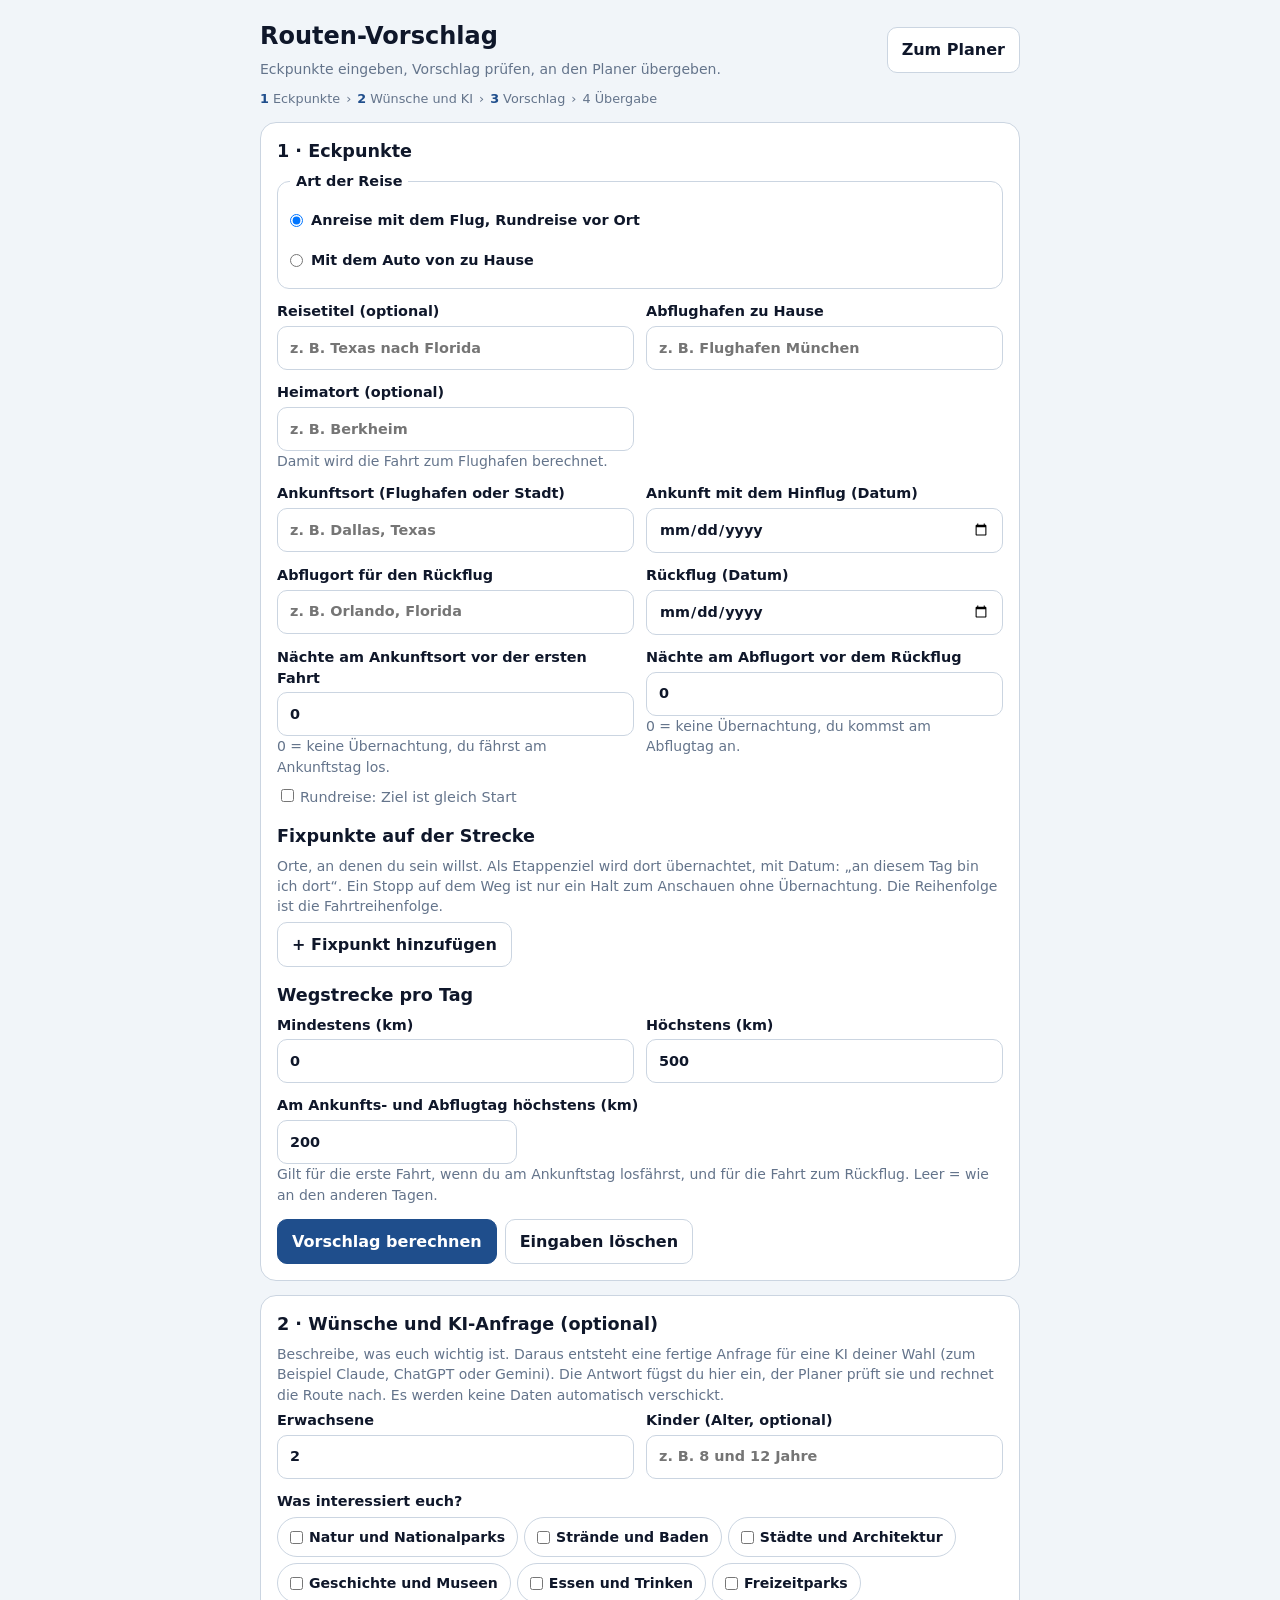
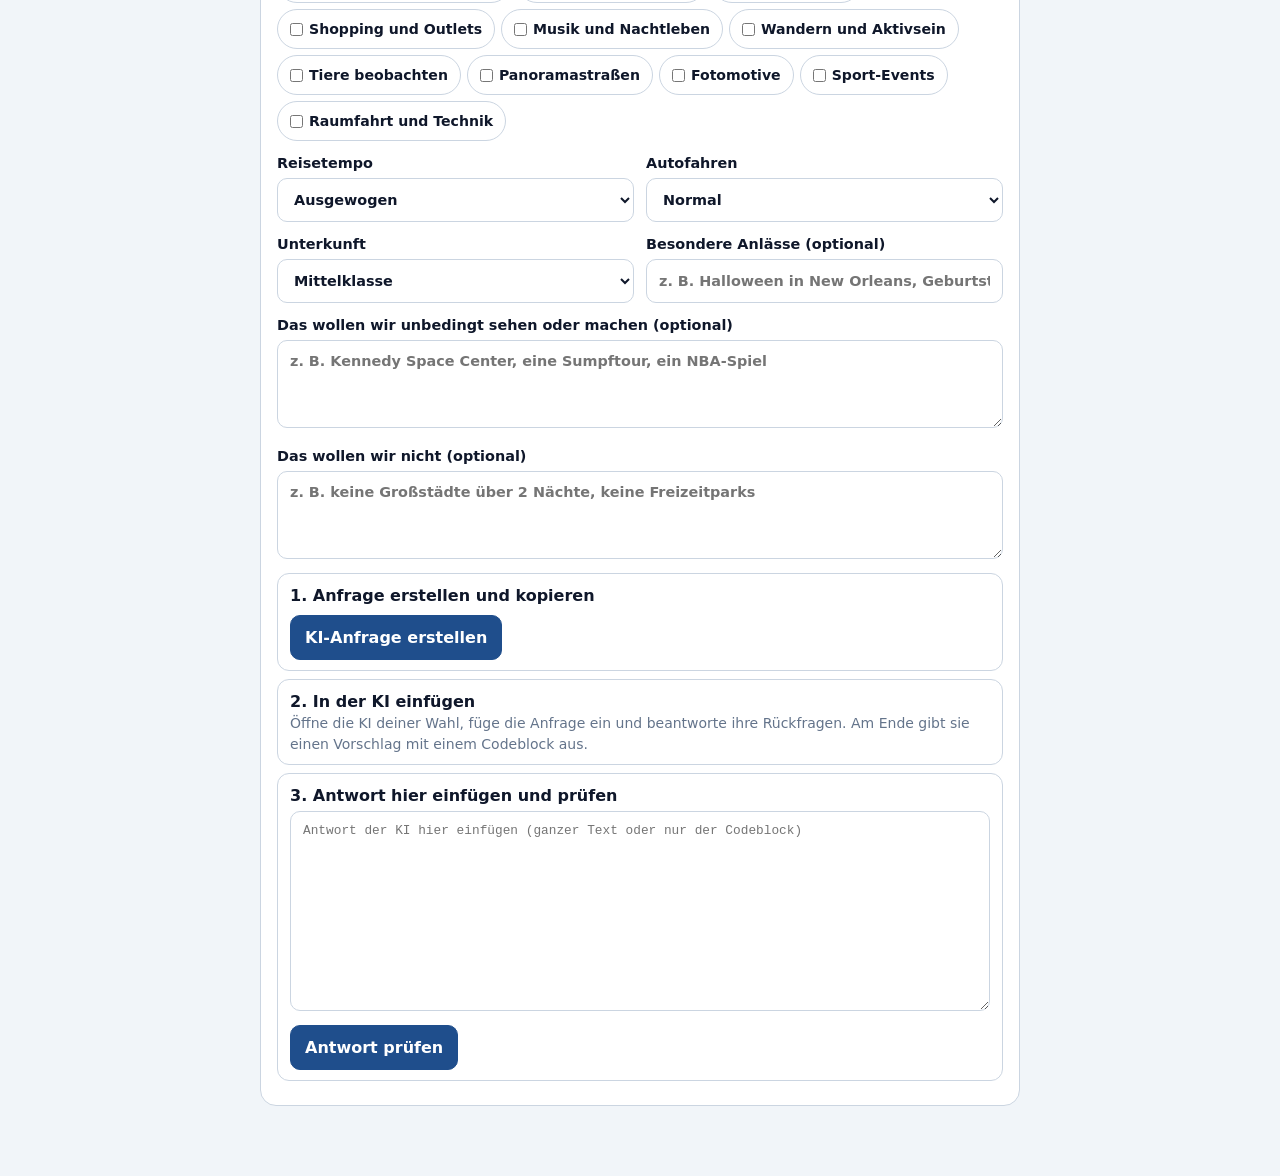
==== commit 967d2ff0: "v97: Wuensche-Dialog und KI-Anfrage im Routen-Vorschlag, Pruefung der KI-Antwort Co-Authored-By: Cla" ====
--- a/assistent.html
+++ b/assistent.html
@@ -54,6 +54,24 @@
 .act{white-space:nowrap}.act button{min-height:36px;padding:2px 9px}
 .leaflet-container.adding{cursor:crosshair}
 [hidden]{display:none!important}
+.chips{display:flex;flex-wrap:wrap;gap:6px;margin-top:6px}
+.chips label{display:inline-flex;align-items:center;gap:6px;border:1px solid var(--line);border-radius:99px;padding:6px 12px;font-weight:600;font-size:.88rem;min-height:40px;cursor:pointer}
+.chips input{width:auto;min-height:0;margin:0}
+.chips label:has(input:checked){background:var(--pri);color:var(--priInk);border-color:var(--pri)}
+textarea{width:100%;margin-top:4px;padding:10px 12px;border:1px solid var(--line);border-radius:10px;background:var(--card);color:var(--ink);font:inherit;min-height:88px;resize:vertical}
+textarea.code{font-family:ui-monospace,Menlo,Consolas,monospace;font-size:.8rem;min-height:200px}
+.aisteps{counter-reset:a;list-style:none;padding:0;margin:8px 0}
+.aisteps>li{counter-increment:a;border:1px solid var(--line);border-radius:12px;padding:10px 12px;margin:8px 0}
+.aisteps>li>b:first-child::before{content:counter(a) ". "}
+.rep li{margin:3px 0}.rep .bad{color:var(--errInk);font-weight:600}.rep .wrn{color:var(--warnInk);font-weight:600}
+body.editing [data-edit-hide]{display:none!important}
+body:not(.editing) [data-edit-only]{display:none!important}
+.livelog{margin:6px 0 0;padding-left:22px;font-size:.88rem;max-height:220px;overflow:auto}
+.livelog li{margin:2px 0}
+.livelog li:last-child{font-weight:600;color:var(--ink)}
+@keyframes mkpop{from{transform:scale(.2);opacity:0}to{transform:scale(1);opacity:1}}
+.mk.pop{animation:mkpop .35s ease-out}
+@media (prefers-reduced-motion:reduce){.mk.pop{animation:none}}
 .editor .row{flex-wrap:wrap}.editor .row>label{flex:1 1 220px;min-width:0}
 select{max-width:100%}
 .mk.via{background:#f59e0b;color:#111;border-color:#fff;border-radius:4px;transform:rotate(45deg);width:16px;height:16px}
@@ -87,49 +105,76 @@
     <div><h1>Routen-Vorschlag</h1><p class="mute">Eckpunkte eingeben, Vorschlag prüfen, an den Planer übergeben.</p></div>
     <a class="btn" href="index.html" data-back>Zum Planer</a>
   </div>
-  <div class="steps"><span><b>1</b> Eckpunkte</span> › <span>2 Wünsche (folgt)</span> › <span><b>3</b> Vorschlag</span> › <span>4 Übergabe</span></div>
+  <div class="steps"><span><b>1</b> Eckpunkte</span> › <span><b>2</b> Wünsche und KI</span> › <span><b>3</b> Vorschlag</span> › <span>4 Übergabe</span></div>
 
   <section class="card" data-sec="input">
-    <h2>1 · Eckpunkte</h2>
-    <fieldset class="mode" data-mode-box><legend>Art der Reise</legend>
+    <h2 data-edit-hide>1 · Eckpunkte</h2><h2 data-edit-only>Route der Reise bearbeiten</h2>
+    <div class="note ok" data-edit-only data-editbanner></div>
+    <fieldset class="mode" data-mode-box data-edit-hide><legend>Art der Reise</legend>
       <label><input type="radio" name="mode" data-mode value="flight"> Anreise mit dem Flug, Rundreise vor Ort</label>
       <label><input type="radio" name="mode" data-mode value="car"> Mit dem Auto von zu Hause</label>
     </fieldset>
     <div class="grid">
-      <label>Reisetitel (optional)<input data-f="title" placeholder="z. B. Texas nach Florida"></label>
-      <span data-only="car"></span>
-      <label data-only="flight">Abflughafen zu Hause<input data-f="homeAirport" placeholder="z. B. Flughafen München" autocomplete="off"></label>
-      <label data-only="flight">Heimatort (optional)<input data-f="home" placeholder="z. B. Berkheim" autocomplete="off"><small class="mute">Damit wird die Fahrt zum Flughafen berechnet.</small></label>
-      <span data-only="flight"></span>
-      <label><span data-lab="start">Startort</span><input data-f="start" placeholder="z. B. Dallas, Texas" autocomplete="off"></label>
+      <label data-edit-hide>Reisetitel (optional)<input data-f="title" placeholder="z. B. Texas nach Florida"></label>
+      <span data-only="car" data-edit-hide></span>
+      <label data-only="flight" data-edit-hide>Abflughafen zu Hause<input data-f="homeAirport" placeholder="z. B. Flughafen München" autocomplete="off"></label>
+      <label data-only="flight" data-edit-hide>Heimatort (optional)<input data-f="home" placeholder="z. B. Berkheim" autocomplete="off"><small class="mute">Damit wird die Fahrt zum Flughafen berechnet.</small></label>
+      <span data-only="flight" data-edit-hide></span>
+      <label data-edit-hide><span data-lab="start">Startort</span><input data-f="start" placeholder="z. B. Dallas, Texas" autocomplete="off"></label>
       <label><span data-lab="startDate">Reisebeginn (Datum)</span><input data-f="startDate" type="date"></label>
-      <label><span data-lab="end">Zielort</span><input data-f="end" placeholder="z. B. Orlando, Florida" autocomplete="off"></label>
-      <label><span data-lab="endDate">Reiseende (Datum)</span><input data-f="endDate" type="date"></label>
+      <label data-edit-hide><span data-lab="end">Zielort</span><input data-f="end" placeholder="z. B. Orlando, Florida" autocomplete="off"></label>
+      <label data-edit-hide><span data-lab="endDate">Reiseende (Datum)</span><input data-f="endDate" type="date"></label>
       <label data-only="flight">Nächte am Ankunftsort vor der ersten Fahrt<input data-f="startNights" type="number" min="0" max="30" value="0"><small class="mute">0 = keine Übernachtung, du fährst am Ankunftstag los.</small></label>
-      <label data-only="flight">Nächte am Abflugort vor dem Rückflug<input data-f="endNights" type="number" min="0" max="30" value="0"><small class="mute">0 = keine Übernachtung, du kommst am Abflugtag an.</small></label>
+      <label data-only="flight" data-edit-hide>Nächte am Abflugort vor dem Rückflug<input data-f="endNights" type="number" min="0" max="30" value="0"><small class="mute">0 = keine Übernachtung, du kommst am Abflugtag an.</small></label>
     </div>
-    <p class="mute" style="margin-top:8px"><label style="display:inline;font-weight:400"><input type="checkbox" data-f="roundTrip" style="width:auto;min-height:0;margin-right:6px">Rundreise: Ziel ist gleich Start</label></p>
-
+    <p class="mute" style="margin-top:8px" data-edit-hide><label style="display:inline;font-weight:400"><input type="checkbox" data-f="roundTrip" style="width:auto;min-height:0;margin-right:6px">Rundreise: Ziel ist gleich Start</label></p>
+
+    <div data-edit-hide>
     <h2 style="margin-top:16px">Fixpunkte auf der Strecke</h2>
     <p class="mute">Orte, an denen du sein willst. Als Etappenziel wird dort übernachtet, mit Datum: „an diesem Tag bin ich dort“. Ein Stopp auf dem Weg ist nur ein Halt zum Anschauen ohne Übernachtung. Die Reihenfolge ist die Fahrtreihenfolge.</p>
     <div data-fplist></div>
     <button type="button" data-fp-add>+ Fixpunkt hinzufügen</button>
 
+    </div>
     <h2 style="margin-top:16px">Wegstrecke pro Tag</h2>
     <div class="grid">
       <label>Mindestens (km)<input data-f="minKm" type="number" min="0" step="10" value="0"></label>
       <label>Höchstens (km)<input data-f="maxKm" type="number" min="50" step="10" value="500"></label>
       <label style="grid-column:1/-1"><span data-lab="edgeKm">Erste und letzte Etappe höchstens (km)</span><input data-f="edgeKm" type="number" min="0" step="10" style="max-width:240px;display:block"><small class="mute" data-lab="edgeHint"></small></label>
     </div>
-    <div style="margin-top:14px;display:flex;gap:8px;flex-wrap:wrap">
+    <div style="margin-top:14px;display:flex;gap:8px;flex-wrap:wrap" data-edit-hide>
       <button type="button" class="pri" data-calc>Vorschlag berechnen</button>
       <button type="button" data-reset>Eingaben löschen</button>
     </div>
     <div data-msg></div>
   </section>
 
+  <section class="card" data-sec="wishes" data-edit-hide>
+    <h2>2 · Wünsche und KI-Anfrage (optional)</h2>
+    <p class="mute">Beschreibe, was euch wichtig ist. Daraus entsteht eine fertige Anfrage für eine KI deiner Wahl (zum Beispiel Claude, ChatGPT oder Gemini). Die Antwort fügst du hier ein, der Planer prüft sie und rechnet die Route nach. Es werden keine Daten automatisch verschickt.</p>
+    <div class="grid">
+      <label>Erwachsene<input data-w="adults" type="number" min="1" max="20" value="2"></label>
+      <label>Kinder (Alter, optional)<input data-w="kids" placeholder="z. B. 8 und 12 Jahre"></label>
+    </div>
+    <label style="margin-top:12px">Was interessiert euch?</label>
+    <div class="chips" data-w-interests></div>
+    <div class="grid" style="margin-top:12px">
+      <label>Reisetempo<select data-w="pace"><option value="ruhig">Entspannt, lieber länger an einem Ort</option><option value="mittel">Ausgewogen</option><option value="viel">Viel sehen, häufiger wechseln</option></select></label>
+      <label>Autofahren<select data-w="drive"><option value="wenig">So wenig wie möglich</option><option value="normal">Normal</option><option value="gern">Fahren gehört dazu, auch schöne Umwege</option></select></label>
+      <label>Unterkunft<select data-w="stay"><option value="einfach">Einfach und günstig</option><option value="mittel">Mittelklasse</option><option value="gehoben">Gehoben</option><option value="camping">Camping oder Wohnmobil</option></select></label>
+      <label>Besondere Anlässe (optional)<input data-w="occasion" placeholder="z. B. Halloween in New Orleans, Geburtstag am 3.11."></label>
+    </div>
+    <label style="margin-top:12px">Das wollen wir unbedingt sehen oder machen (optional)<textarea data-w="must" placeholder="z. B. Kennedy Space Center, eine Sumpftour, ein NBA-Spiel"></textarea></label>
+    <label style="margin-top:12px">Das wollen wir nicht (optional)<textarea data-w="nogo" placeholder="z. B. keine Großstädte über 2 Nächte, keine Freizeitparks"></textarea></label>
+    <ol class="aisteps">
+      <li><b>Anfrage erstellen und kopieren</b><div style="margin-top:8px;display:flex;gap:8px;flex-wrap:wrap"><button type="button" class="pri" data-ai-make>KI-Anfrage erstellen</button><button type="button" data-ai-copy hidden>In die Zwischenablage kopieren</button></div><div data-ai-msg></div><textarea class="code" data-ai-prompt readonly hidden aria-label="KI-Anfrage"></textarea></li>
+      <li><b>In der KI einfügen</b><div class="mute">Öffne die KI deiner Wahl, füge die Anfrage ein und beantworte ihre Rückfragen. Am Ende gibt sie einen Vorschlag mit einem Codeblock aus.</div></li>
+      <li><b>Antwort hier einfügen und prüfen</b><textarea class="code" data-ai-answer placeholder="Antwort der KI hier einfügen (ganzer Text oder nur der Codeblock)" aria-label="Antwort der KI"></textarea><div style="margin-top:8px;display:flex;gap:8px;flex-wrap:wrap"><button type="button" class="pri" data-ai-check>Antwort prüfen</button></div><div data-ai-report></div></li>
+    </ol>
+  </section>
+
   <section class="card" data-sec="result" hidden>
-    <h2>3 · Vorschlag</h2>
+    <h2 data-edit-hide>3 · Vorschlag</h2><h2 data-edit-only>Route</h2>
     <div data-prog hidden><p class="mute" data-proglabel>Berechne …</p><div class="bar"><i data-progbar></i></div></div>
     <div data-result></div>
   </section>
@@ -183,6 +228,7 @@
     var m = S.input.mode === 'car' ? 'car' : 'flight', T = MODE_TXT[m];
     $$('[data-lab]').forEach(function (el) { var k = el.getAttribute('data-lab'); if (T[k] != null) el.textContent = T[k]; });
     $$('[data-only]').forEach(function (el) { el.hidden = el.getAttribute('data-only') !== m; });
+    if (S.editTrip) { var sd = $('[data-lab=startDate]'); if (sd) sd.textContent = 'Reisebeginn (Datum)'; }
   }
   function setMode(m) {
     readForm(); S.input.mode = m;
@@ -200,15 +246,16 @@
   }
   function msg(kind, html) { $('[data-msg]').innerHTML = html ? '<div class="note ' + kind + '" role="' + (kind === 'err' ? 'alert' : 'status') + '">' + html + '</div>' : ''; }
 
-  document.addEventListener('input', function (e) { if (!e.target.closest('[data-sec=input]') || e.target.matches('[data-mode]')) return; readForm(); if (e.target.matches('[data-f=roundTrip],[data-f=start]')) syncRound(); if (e.target.matches('[data-fpf=kind]')) renderFps(); S.status = S.status === 'ready' ? 'input' : S.status; save(); });
+  document.addEventListener('input', function (e) { if (!e.target.closest('[data-sec=input]') || e.target.matches('[data-mode]')) return; readForm(); if (e.target.matches('[data-f=roundTrip],[data-f=start]')) syncRound(); if (e.target.matches('[data-fpf=kind]')) renderFps(); if (S.editTrip && S.proposal && S.proposal.raw && pd(S.input.startDate) && Number(S.input.maxKm) >= 50) { clearTimeout(window.__edT); window.__edT = setTimeout(function () { var ae = document.activeElement; recompute(); if (ae && ae.getAttribute && ae.getAttribute('data-f')) { var again = $('[data-f="' + ae.getAttribute('data-f') + '"]'); if (again) again.focus(); } }, 500); return; } S.status = S.status === 'ready' ? 'input' : S.status; save(); });
   document.addEventListener('click', function (e) {
     var t = e.target.closest('button'); if (!t) return;
     if (t.hasAttribute('data-fp-add')) { readForm(); S.input.fixpoints.push({ id: uid(), name: '', date: '', nights: '', kind: 'stay' }); renderFps(); save(); }
     else if (t.hasAttribute('data-fp-del')) { readForm(); S.input.fixpoints.splice(+t.getAttribute('data-fp-del'), 1); renderFps(); save(); }
     else if (t.hasAttribute('data-fp-up') || t.hasAttribute('data-fp-down')) { readForm(); var up = t.hasAttribute('data-fp-up'), i = +t.getAttribute(up ? 'data-fp-up' : 'data-fp-down'), j = up ? i - 1 : i + 1, a = S.input.fixpoints; var x = a[i]; a[i] = a[j]; a[j] = x; renderFps(); save(); }
-    else if (t.hasAttribute('data-reset')) { if (confirm('Alle Eingaben löschen?')) { S = { v: 1, cc: {}, score: {}, climate: null, status: 'input', input: { title: '', start: '', startDate: '', end: '', endDate: '', mode: 'flight', home: '', homeAirport: '', startNights: 0, endNights: 0, roundTrip: false, minKm: 0, maxKm: 500, edgeKm: 200, fixpoints: [] }, geo: {}, proposal: null, trip: null, updated: 0 }; save(); fillForm(); $('[data-sec=result]').hidden = true; msg(); } }
+    else if (t.hasAttribute('data-reset')) { if (confirm('Alle Eingaben löschen?')) { S = { v: 1, cc: {}, score: {}, climate: null, status: 'input', input: { title: '', start: '', startDate: '', end: '', endDate: '', mode: 'flight', home: '', homeAirport: '', startNights: 0, endNights: 0, roundTrip: false, minKm: 0, maxKm: 500, edgeKm: 200, fixpoints: [] }, geo: {}, proposal: null, trip: null, updated: 0 }; save(); fillForm(); fillWishes(); var rp0 = $('[data-ai-report]'); if (rp0) rp0.innerHTML = ''; $('[data-sec=result]').hidden = true; msg(); } }
     else if (t.hasAttribute('data-calc')) calc();
     else if (t.hasAttribute('data-handover')) handover();
+    else if (t.hasAttribute('data-edit-cancel')) editCancel();
     else if (t.hasAttribute('data-download')) download();
     else if (t.hasAttribute('data-climate')) checkClimate();
     else if (t.hasAttribute('data-flip')) flip();
@@ -277,6 +324,170 @@
     return fetchJ('https://en.wikipedia.org/w/api.php?action=query&list=geosearch&gscoord=' + g[0].toFixed(4) + '%7C' + g[1].toFixed(4) + '&gsradius=10000&gslimit=500&format=json&origin=*', 9000).then(function (j) { var n = j && j.query && j.query.geosearch ? j.query.geosearch.length : null; if (n != null) S.score[k] = n; return n; }).catch(function () { wikiDown = true; return null; });
   }
   function prog(p, l) { $('[data-prog]').hidden = false; $('[data-progbar]').style.width = p + '%'; $('[data-proglabel]').textContent = l; }
+
+  // ---------- Wünsche und KI-Anfrage ----------
+  var INTERESTS = ['Natur und Nationalparks', 'Strände und Baden', 'Städte und Architektur', 'Geschichte und Museen', 'Essen und Trinken', 'Freizeitparks', 'Shopping und Outlets', 'Musik und Nachtleben', 'Wandern und Aktivsein', 'Tiere beobachten', 'Panoramastraßen', 'Fotomotive', 'Sport-Events', 'Raumfahrt und Technik'];
+  var W_DEF = { adults: 2, kids: '', interests: [], pace: 'mittel', drive: 'normal', stay: 'mittel', occasion: '', must: '', nogo: '' };
+  var W_TXT = { pace: { ruhig: 'entspannt, lieber länger an einem Ort', mittel: 'ausgewogen', viel: 'viel sehen, häufiger wechseln' }, drive: { wenig: 'so wenig Autofahren wie möglich', normal: 'normal', gern: 'fahren gern, auch schöne Umwege' }, stay: { einfach: 'einfach und günstig', mittel: 'Mittelklasse', gehoben: 'gehoben', camping: 'Camping oder Wohnmobil' } };
+  function wishes() { S.wishes = Object.assign({}, W_DEF, S.wishes || {}); if (!Array.isArray(S.wishes.interests)) S.wishes.interests = []; return S.wishes; }
+  function fillWishes() {
+    var W = wishes(), box = $('[data-w-interests]'); if (!box) return;
+    box.innerHTML = INTERESTS.map(function (t, i) { return '<label><input type="checkbox" data-w-int="' + i + '"' + (W.interests.indexOf(t) >= 0 ? ' checked' : '') + '>' + esc(t) + '</label>'; }).join('');
+    $$('[data-w]').forEach(function (el) { el.value = W[el.getAttribute('data-w')] == null ? '' : W[el.getAttribute('data-w')]; });
+    var a = $('[data-ai-answer]'); if (a && S.ai && S.ai.text) a.value = S.ai.text;
+  }
+  function readWishes() {
+    var W = wishes(); $$('[data-w]').forEach(function (el) { var k = el.getAttribute('data-w'); W[k] = el.type === 'number' ? (Number(el.value) || 0) : el.value.trim(); });
+    W.interests = $$('[data-w-int]').filter(function (c) { return c.checked; }).map(function (c) { return INTERESTS[+c.getAttribute('data-w-int')]; });
+  }
+  document.addEventListener('input', function (e) { if (!e.target.closest || !e.target.closest('[data-sec=wishes]')) return; if (e.target.matches('[data-ai-answer]')) { S.ai = S.ai || {}; S.ai.text = e.target.value; } else if (!e.target.matches('[data-ai-prompt]')) readWishes(); save(); });
+  var AI_FORMAT = '{\n  "version": 1,\n  "direction": "wie angegeben",\n  "stops": [\n    { "name": "Ort, Region, Land", "kind": "stay", "nights": 2, "date": "", "reason": "kurzer Grund", "highlights": ["Highlight 1", "Highlight 2"] },\n    { "name": "Ort, Region, Land", "kind": "via", "reason": "kurzer Grund", "highlights": [] }\n  ],\n  "events": [ { "name": "Veranstaltung", "place": "Ort", "date": "JJJJ-MM-TT", "sure": true, "note": "kurzer Hinweis" } ],\n  "notes": ["allgemeiner Hinweis"]\n}';
+  function aiPrompt() {
+    readForm(); readWishes(); var I = S.input, W = wishes(), P = S.proposal, car = I.mode === 'car', L = [];
+    var sN = car ? 0 : nN0(I.startNights), eN = car ? 0 : nN0(I.endNights), total = pd(I.startDate) && pd(I.endDate) ? diffDays(I.startDate, I.endDate) : null, mid = total != null ? total - sN - eN : null;
+    L.push('Du bist ein erfahrener Reiseplaner für Roadtrips. Plane mit mir die Route. Antworte auf Deutsch.', '');
+    L.push('REISEDATEN');
+    L.push('- Art: ' + (car ? 'Roadtrip mit dem eigenen Auto von zu Hause' : 'Anreise mit dem Flug, Rundreise mit Mietwagen' + (I.homeAirport ? ' (Abflughafen zu Hause: ' + I.homeAirport + ')' : '')));
+    L.push('- Start: ' + I.start + ' am ' + deY(I.startDate) + (sN ? ', ' + sN + ' Nacht/Nächte dort vor der ersten Fahrt' : ', Abfahrt am selben Tag'));
+    L.push('- Ziel: ' + I.end + ' am ' + deY(I.endDate) + (eN ? ', davor ' + eN + ' Nacht/Nächte dort' : ', Ankunft am selben Tag ohne Übernachtung') + (nrm0(I.start) === nrm0(I.end) ? ' (Rundreise, Ziel ist gleich Start)' : ''));
+    if (total != null) L.push('- Reisedauer: ' + total + ' Nächte. Für die Etappenziele zwischen Start und Ziel stehen genau ' + mid + ' Nächte zur Verfügung.');
+    L.push('- Tagesstrecke: höchstens ' + Number(I.maxKm) + ' km' + (Number(I.minKm) > 0 ? ', möglichst mindestens ' + Number(I.minKm) + ' km' : '') + (Number(I.edgeKm) > 0 ? (car ? '. Die erste und die letzte Etappe dürfen bis ' + Number(I.edgeKm) + ' km lang sein' : '. Am Ankunfts- und Abflugtag höchstens ' + Number(I.edgeKm) + ' km') : '') + '.');
+    var fps = I.fixpoints.filter(function (f) { return f.name && !f.ai; });
+    if (fps.length) { L.push('- Pflichtpunkte in dieser Reihenfolge (unverändert übernehmen, Datum und Nächte nicht ändern):'); fps.forEach(function (f) { L.push('  • ' + f.name + (f.kind === 'via' ? ' (nur Stopp auf dem Weg, ohne Übernachtung)' : ' (Übernachtung' + (f.date ? ', Ankunft am ' + deY(f.date) : '') + (f.nights !== '' && f.nights != null ? ', ' + f.nights + ' Nächte' : '') + ')')); }); }
+    L.push('', 'REISENDE UND WÜNSCHE');
+    L.push('- Reisende: ' + (W.adults || 2) + ' Erwachsene' + (W.kids ? ', Kinder: ' + W.kids : ', keine Kinder'));
+    L.push('- Interessen: ' + (W.interests.length ? W.interests.join(', ') : 'keine Angabe'));
+    L.push('- Tempo: ' + W_TXT.pace[W.pace] + '. Autofahren: ' + W_TXT.drive[W.drive] + '. Unterkunft: ' + W_TXT.stay[W.stay] + '.');
+    if (W.occasion) L.push('- Besondere Anlässe: ' + W.occasion);
+    if (W.must) L.push('- Unbedingt: ' + W.must.replace(/\s*\n\s*/g, '; '));
+    if (W.nogo) L.push('- Nicht gewünscht: ' + W.nogo.replace(/\s*\n\s*/g, '; '));
+    if (P && P.stages && P.stages.length && !S.editTrip) { L.push('', 'BISHERIGER RECHENVORSCHLAG (nur zur Orientierung, du darfst ihn verbessern)'); P.stages.forEach(function (x, i) { L.push('  ' + (i + 1) + '. ' + x.fromCity + ' → ' + x.toCity + ', ' + x.km + ' km, Ankunft ' + deY(x.arrive) + ', ' + x.nights + ' Nächte' + (x.auto ? ' (automatische Zwischenübernachtung)' : '') + ((x.vias || []).length ? ', über ' + x.vias.map(function (v) { return v.name; }).join(', ') : '')); }); }
+    if (S.climate && S.climate.done && S.climate.cur) L.push('', 'KLIMA AUS DEN BEIDEN VORJAHREN: Wetterwert der Route ' + S.climate.cur.score + ' von 100' + (S.climate.rev && S.climate.rev.eval ? ', in Gegenrichtung ' + S.climate.rev.eval.score + ' von 100' : '') + '.');
+    L.push('', 'AUFGABE');
+    L.push('1. Stelle mir zuerst höchstens 5 kurze Rückfragen, wenn dir wichtige Angaben fehlen, und warte auf meine Antwort. Wenn nichts fehlt oder ich „weiter“ schreibe, mach direkt den Vorschlag.');
+    L.push('2. Schlage Etappenziele mit Übernachtung und Stopps auf dem Weg (ohne Übernachtung) vor, passend zu Wünschen, Jahreszeit und Tagesstrecke. Nenne je Ort kurz den Grund und 2 bis 4 Highlights.');
+    L.push('3. Prüfe, ob die Reise in der angegebenen oder in der umgekehrten Richtung besser ist (Klima, Veranstaltungen, Zeitzonen), und begründe es kurz.');
+    L.push('4. Nenne Veranstaltungen, Feiertage und Saisonbesonderheiten im Reisezeitraum. Führe nur Termine auf, die du für richtig hältst, und setze "sure" auf false, wenn du das Datum nicht sicher weißt.');
+    if (mid != null) L.push('5. Die Summe der Nächte aller Etappenziele im JSON muss genau ' + mid + ' sein. Liegen zwei Orte weiter auseinander als die Tagesstrecke, plane ein Etappenziel dazwischen ein.');
+    L.push((mid != null ? '6' : '5') + '. Schreibe zuerst deine Erklärung als normalen Text. Gib danach GENAU EINEN Codeblock mit JSON in diesem Format aus, ohne Kommentare:');
+    L.push('', '```json', AI_FORMAT, '```', '');
+    L.push('Regeln für das JSON: Orte eindeutig mit Region und Land schreiben. Start und Ziel nicht aufführen. Die Reihenfolge ist die Fahrtreihenfolge. "kind" ist "stay" (Übernachtung) oder "via" (Stopp ohne Übernachtung). "nights" nur bei "stay". "date" nur ausfüllen, wenn der Ankunftstag fest ist, sonst leer lassen. "direction" ist "wie angegeben" oder "umgekehrt"; bei "umgekehrt" stehen die Orte in der Reihenfolge der umgekehrten Fahrt.');
+    return L.join('\n');
+  }
+  function nN0(x) { return Math.max(0, parseInt(x, 10) || 0); }
+  function nrm0(x) { return String(x || '').trim().toLowerCase(); }
+  function aiMsg(kind, html) { var b = $('[data-ai-msg]'); if (b) b.innerHTML = html ? '<div class="note ' + kind + '" role="status">' + html + '</div>' : ''; }
+  function aiMake() {
+    readForm(); var I = S.input, errs = []; if (!I.start) errs.push('Startort'); if (!I.end) errs.push('Zielort'); if (!pd(I.startDate)) errs.push('Datum für den Reisebeginn'); if (!pd(I.endDate)) errs.push('Datum für das Reiseende');
+    if (errs.length) { aiMsg('err', 'Bitte zuerst oben eintragen: ' + errs.join(', ') + '.'); return; }
+    var ta = $('[data-ai-prompt]'); ta.value = aiPrompt(); ta.hidden = false; $('[data-ai-copy]').hidden = false; save();
+    aiMsg('ok', 'Die Anfrage ist fertig (' + ta.value.length + ' Zeichen). Kopiere sie und füge sie in der KI ein.');
+  }
+  function aiCopy() {
+    var ta = $('[data-ai-prompt]'), done = function (ok) { aiMsg(ok ? 'ok' : 'warn', ok ? 'Kopiert. Jetzt in der KI einfügen.' : 'Kopieren hat nicht geklappt. Markiere den Text und kopiere ihn von Hand.'); };
+    if (navigator.clipboard && navigator.clipboard.writeText) navigator.clipboard.writeText(ta.value).then(function () { done(true); }, function () { ta.select(); done(false); });
+    else { ta.select(); var ok = false; try { ok = document.execCommand('copy'); } catch (e) {} done(ok); }
+  }
+  // JSON aus der Antwort holen: letzter Codeblock, sonst das groesste {...} mit "stops"
+  function aiExtract(txt) {
+    var cands = [], re = /```(?:json)?\s*([\s\S]*?)```/gi, m; while ((m = re.exec(txt))) cands.push(m[1]);
+    for (var i = 0; i < txt.length; i++) { if (txt[i] !== '{') continue; var d = 0, str = false, escp = false; for (var j = i; j < txt.length; j++) { var c = txt[j]; if (str) { if (escp) escp = false; else if (c === '\\') escp = true; else if (c === '"') str = false; } else if (c === '"') str = true; else if (c === '{') d++; else if (c === '}') { d--; if (d === 0) { cands.push(txt.slice(i, j + 1)); i = j; break; } } } }
+    for (var k = cands.length - 1; k >= 0; k--) { try { var o = JSON.parse(cands[k].trim().replace(/[“”]/g, '"')); if (o && Array.isArray(o.stops)) return o; } catch (e) {} }
+    return null;
+  }
+  async function aiCheck() {
+    readForm(); var I = S.input, box = $('[data-ai-report]'), txt = $('[data-ai-answer]').value || ''; S.ai = { text: txt }; save();
+    var fail = function (h) { box.innerHTML = '<div class="note err" role="alert">' + h + '</div>'; };
+    if (!txt.trim()) return fail('Bitte zuerst die Antwort der KI einfügen.');
+    var verr = []; if (!I.start) verr.push('Startort'); if (!I.end) verr.push('Zielort'); if (!pd(I.startDate) || !pd(I.endDate)) verr.push('Reisedaten'); if (verr.length) return fail('Bitte zuerst oben eintragen: ' + verr.join(', ') + '.');
+    var o = aiExtract(txt); if (!o) return fail('In der Antwort wurde kein gültiger Codeblock mit „stops“ gefunden. Bitte die KI um den JSON-Codeblock im vorgegebenen Format bitten und die ganze Antwort einfügen.');
+    var btn = $('[data-ai-check]'); btn.disabled = true; box.innerHTML = '<p class="mute">Prüfe die Orte …</p>';
+    try {
+      var rev = /umgekehrt/i.test(String(o.direction || '')), round = nrm0(I.start) === nrm0(I.end), A = rev && !round ? I.end : I.start, B = rev && !round ? I.start : I.end;
+      var gA = null, gB = null; try { gA = await geocode(A); gB = await geocode(B); } catch (e) {}
+      var stops = [], rep = [], seenN = {};
+      for (var i = 0; i < o.stops.length && i < 40; i++) {
+        var x = o.stops[i] || {}, name = String(x.name || '').trim(); if (!name) { rep.push({ c: 'wrn', t: 'Eintrag ' + (i + 1) + ' hat keinen Ortsnamen und wurde übersprungen.' }); continue; }
+        if (nrm0(first(name)) === nrm0(first(I.start)) || nrm0(first(name)) === nrm0(first(I.end))) { rep.push({ c: '', t: esc(first(name)) + ' ist Start oder Ziel und wurde nicht doppelt übernommen.' }); continue; }
+        if (seenN[nrm0(name)]) { rep.push({ c: 'wrn', t: esc(first(name)) + ' kommt doppelt vor, der zweite Eintrag wurde übersprungen.' }); continue; } seenN[nrm0(name)] = 1;
+        var g = null; try { g = await geocode(name); } catch (e) { g = null; }
+        if (!g) { rep.push({ c: 'bad', t: '„' + esc(name) + '“ wurde nicht gefunden und wird nicht übernommen.' }); continue; }
+        var kind = /via/i.test(String(x.kind || '')) ? 'via' : 'stay', n = kind === 'stay' ? Math.max(0, Math.min(30, Math.round(Number(x.nights)))) : '', date = /^\d{4}-\d{2}-\d{2}$/.test(String(x.date || '')) && pd(x.date) ? x.date : '';
+        if (kind === 'stay' && !(Number(x.nights) >= 0)) n = 1;
+        if (date && (pd(date) < pd(I.startDate) || pd(date) > pd(I.endDate))) { rep.push({ c: 'wrn', t: esc(first(name)) + ': Das Datum ' + deY(date) + ' liegt außerhalb der Reise und wurde entfernt.' }); date = ''; }
+        stops.push({ name: name, gps: g, kind: kind, nights: n, date: date, note: String(x.reason || '').slice(0, 240), hl: (Array.isArray(x.highlights) ? x.highlights : []).map(function (h) { return String(h).slice(0, 120); }).filter(Boolean).slice(0, 6), cc: (S.cc || {})[name.toLowerCase()] || '' });
+      }
+      // Pflichtpunkte des Nutzers erhalten
+      var mine = I.fixpoints.filter(function (f) { return f.name && !f.ai; });
+      for (var q = 0; q < mine.length; q++) {
+        var f = mine[q], hit = stops.filter(function (st) { return nrm0(first(st.name)) === nrm0(first(f.name)); })[0];
+        if (hit) { hit.kind = f.kind === 'via' ? 'via' : 'stay'; hit.date = f.kind === 'via' ? '' : (f.date || ''); if (f.kind === 'via') hit.nights = ''; else if (f.nights !== '' && f.nights != null) hit.nights = f.nights; hit.mine = true; hit.name = f.name; continue; }
+        var gm = null; try { gm = await geocode(f.name); } catch (e) {}
+        if (!gm) continue; var seq = [gA].concat(stops.map(function (st) { return st.gps; }), [gB]).filter(Boolean), bi = stops.length, bv = 1e18;
+        for (var t = 0; t < seq.length - 1; t++) { var dd = hav(seq[t], gm) + hav(gm, seq[t + 1]) - hav(seq[t], seq[t + 1]); if (dd < bv) { bv = dd; bi = t; } }
+        stops.splice(bi, 0, { name: f.name, gps: gm, kind: f.kind === 'via' ? 'via' : 'stay', nights: f.kind === 'via' ? '' : f.nights, date: f.kind === 'via' ? '' : (f.date || ''), note: '', hl: [], mine: true });
+        rep.push({ c: 'wrn', t: 'Dein Pflichtpunkt ' + esc(first(f.name)) + ' fehlte in der Antwort und wurde wieder eingefügt.' });
+      }
+      // Umwege und Laender
+      if (gA && gB) { var sq = [gA].concat(stops.map(function (st) { return st.gps; }), [gB]), direct = 0; for (var u = 1; u < sq.length; u++) direct += hav(sq[u - 1], sq[u]); stops.forEach(function (st, k) { var det = hav(sq[k], st.gps) + hav(st.gps, sq[k + 2]) - hav(sq[k], sq[k + 2]); if (det > Math.max(250, direct * 0.35)) rep.push({ c: 'wrn', t: esc(first(st.name)) + ' liegt weit abseits (etwa ' + Math.round(det * 1.3) + ' km Umweg). Bitte prüfen, ob der richtige Ort gemeint ist.' }); }); }
+      var ccs = {}; [A, B].forEach(function (nm) { var c = (S.cc || {})[nm.toLowerCase()]; if (c) ccs[c] = 1; }); stops.forEach(function (st) { if (st.cc && Object.keys(ccs).length && !ccs[st.cc]) rep.push({ c: 'wrn', t: esc(first(st.name)) + ' liegt in einem anderen Land (' + esc(st.cc) + ') als Start und Ziel.' }); });
+      var sN = I.mode === 'car' ? 0 : nN0(I.startNights), eN = I.mode === 'car' ? 0 : nN0(I.endNights), avail = diffDays(I.startDate, I.endDate) - sN - eN, sum = stops.reduce(function (a, st) { return a + (st.kind === 'stay' ? Number(st.nights) || 0 : 0); }, 0), nStay = stops.filter(function (st) { return st.kind === 'stay'; }).length;
+      rep.unshift({ c: sum === avail ? '' : 'wrn', t: 'Nächte: Die KI plant ' + sum + ', verfügbar sind ' + avail + '.' + (sum === avail ? ' Das passt.' : ' Der Planer rechnet nach und verteilt die Nächte neu, wenn es nicht aufgeht.') });
+      rep.unshift({ c: '', t: stops.length + ' von ' + o.stops.length + ' Orten erkannt: ' + nStay + ' Etappenziele mit Übernachtung, ' + (stops.length - nStay) + ' Stopps auf dem Weg.' });
+      if (rev) rep.push({ c: '', t: round ? 'Die KI empfiehlt die umgekehrte Richtung. Bei einer Rundreise gilt die Reihenfolge ihrer Orte.' : 'Die KI empfiehlt die umgekehrte Richtung: Start und Ziel werden getauscht (' + esc(first(A)) + ' → ' + esc(first(B)) + ').' });
+      var events = (Array.isArray(o.events) ? o.events : []).slice(0, 20).map(function (ev) { ev = ev || {}; return { name: String(ev.name || '').slice(0, 120), place: String(ev.place || '').slice(0, 80), date: /^\d{4}-\d{2}-\d{2}$/.test(String(ev.date || '')) ? ev.date : '', sure: ev.sure !== false, note: String(ev.note || '').slice(0, 200) }; }).filter(function (ev) { return ev.name; });
+      events.forEach(function (ev) { if (ev.date && (pd(ev.date) < pd(I.startDate) || pd(ev.date) > pd(I.endDate))) ev.out = true; });
+      var notes = (Array.isArray(o.notes) ? o.notes : []).map(function (z) { return String(z).slice(0, 300); }).filter(Boolean).slice(0, 10);
+      S.ai = { text: txt, stops: stops, rev: rev && !round, events: events, notes: notes, sum: sum, avail: avail }; save();
+      if (!stops.length) return fail('Kein Ort aus der Antwort konnte übernommen werden.' + (rep.length ? '<ul class="rep">' + rep.map(function (r) { return '<li class="' + r.c + '">' + r.t + '</li>'; }).join('') + '</ul>' : ''));
+      var h = '<div class="note ok" data-ai-rep><b>Prüfung der Antwort</b><ul class="rep">' + rep.map(function (r) { return '<li class="' + r.c + '">' + r.t + '</li>'; }).join('') + '</ul>';
+      h += '<div class="tablewrap"><table data-ai-table><thead><tr><th>Ort</th><th>Art</th><th>Nächte</th><th>Grund der KI</th></tr></thead><tbody>' + stops.map(function (st) { return '<tr><td>' + esc(st.name) + (st.mine ? ' <span class="mute">(dein Pflichtpunkt)</span>' : '') + '</td><td>' + (st.kind === 'via' ? 'Stopp auf dem Weg' : 'Übernachtung' + (st.date ? ', fest am ' + deY(st.date) : '')) + '</td><td>' + (st.kind === 'via' ? '–' : (st.nights === '' ? 'automatisch' : st.nights)) + '</td><td>' + esc(st.note) + (st.hl.length ? '<br><span class="mute">' + st.hl.map(esc).join(' · ') + '</span>' : '') + '</td></tr>'; }).join('') + '</tbody></table></div>';
+      h += '<p class="mute">Die Angaben der KI sind ungeprüft. Strecken, Fahrzeiten und Daten rechnet der Planer selbst nach, zu lange Etappen bekommen eine Zwischenübernachtung.</p><button type="button" class="pri" data-ai-apply>Als Fixpunkte übernehmen und Route berechnen</button></div>';
+      box.innerHTML = h;
+    } catch (e) { fail('Die Prüfung ist fehlgeschlagen: ' + esc(String(e && e.message || e).slice(0, 160))); }
+    finally { btn.disabled = false; }
+  }
+  async function aiApply() {
+    var A = S.ai; if (!A || !A.stops || !A.stops.length) return; var I = S.input;
+    if (I.fixpoints.some(function (f) { return f.name && !f.ai; }) || (S.proposal && S.proposal.edited)) { if (!window.confirm('Deine Fixpunkte werden durch die geprüfte Liste ersetzt (deine Pflichtpunkte sind darin enthalten). Fortfahren?')) return; }
+    if (S.proposal) S.proposal.edited = false;
+    if (A.rev) { var t = I.start; I.start = I.end; I.end = t; I.roundTrip = false; }
+    var mk = function (free) { return A.stops.map(function (st) { return { id: uid(), name: st.name, kind: st.kind, date: st.date || '', nights: st.kind === 'via' ? '' : (free && !st.mine && !st.date ? '' : st.nights), ai: !st.mine, note: st.note, hl: st.hl, aiW: st.kind === 'stay' ? Number(st.nights) || 0 : 0 }; }); };
+    I.fixpoints = mk(false); S.aiInfo = { events: A.events || [], notes: A.notes || [], released: false }; S.status = 'input'; save(); fillForm();
+    await calc();
+    var bad = S.proposal && (S.proposal.warns || []).some(function (w) { return /Zu wenig Zeit|freie Tage|Termine passen nicht/.test(w); }) || (S.proposal && S.proposal.stages.some(function (x) { return x.auto && x.extra > 0; }));
+    if (bad) { I.fixpoints = mk(true); S.aiInfo.released = true; save(); fillForm(); await calc(); }
+    var r = $('[data-sec=result]'); if (r) r.scrollIntoView({ block: 'start', behavior: 'smooth' });
+  }
+  function aiInfoHtml() {
+    var A = S.aiInfo; if (!A || S.editTrip) return ''; var h = '';
+    if (A.released) h += '<div class="note warn" data-ai-released>Die Nächte aus der KI-Antwort passten nicht zur Reisedauer und zu den nötigen Zwischenübernachtungen. Der Planer hat sie neu verteilt und Orte bevorzugt, für die die KI mehr Nächte vorgesehen hatte. Feste Termine und deine Pflichtpunkte sind unverändert.</div>';
+    if ((A.events || []).length || (A.notes || []).length) {
+      h += '<div class="note warn" data-ai-events><b>Hinweise der KI, ungeprüft</b><ul class="rep">' + (A.events || []).map(function (ev) { return '<li>' + (ev.date ? deY(ev.date) + ': ' : '') + '<b>' + esc(ev.name) + '</b>' + (ev.place ? ', ' + esc(ev.place) : '') + (ev.note ? ' – ' + esc(ev.note) : '') + (ev.sure ? '' : ' <span class="wrn">(Datum laut KI unsicher)</span>') + (ev.out ? ' <span class="wrn">(liegt außerhalb der Reise)</span>' : '') + '</li>'; }).join('') + (A.notes || []).map(function (z) { return '<li>' + esc(z) + '</li>'; }).join('') + '</ul><span class="mute">Termine bitte auf der Seite des Veranstalters prüfen. Im Planer landen sie als Punkte in der Checkliste.</span></div>';
+    }
+    return h;
+  }
+  document.addEventListener('click', function (e) { var t = e.target.closest && e.target.closest('button'); if (!t) return; if (t.hasAttribute('data-ai-make')) aiMake(); else if (t.hasAttribute('data-ai-copy')) aiCopy(); else if (t.hasAttribute('data-ai-check')) aiCheck(); else if (t.hasAttribute('data-ai-apply')) aiApply(); });
+
+  // ---------- Aufbau des Vorschlags sichtbar machen ----------
+  var LIVE = null;
+  var calm = window.matchMedia && window.matchMedia('(prefers-reduced-motion: reduce)').matches;
+  function wait(ms) { return new Promise(function (r) { setTimeout(r, calm ? 0 : ms); }); }
+  function liveStart() {
+    liveEnd(); var box = $('[data-result]'); box.innerHTML = '<div data-livemap class="map" role="img" aria-label="Karte: Aufbau des Vorschlags"></div><p class="mute" style="margin:0"><b>So entsteht der Vorschlag</b></p><ol class="livelog mute" data-livelog aria-live="polite"></ol>';
+    LIVE = { map: null, pts: [], log: [], t0: Date.now() };
+    if (window.L) { try { var m = window.L.map($('[data-livemap]'), { scrollWheelZoom: true, zoomControl: false }); window.L.tileLayer('https://tile.openstreetmap.org/{z}/{x}/{y}.png', { maxZoom: 18, attribution: '© OpenStreetMap-Mitwirkende' }).addTo(m); m.setView([20, 0], 2); LIVE.map = m; } catch (e) { LIVE.map = null; } }
+    $('[data-sec=result]').scrollIntoView({ block: 'start', behavior: calm ? 'auto' : 'smooth' });
+  }
+  function liveEnd() { if (LIVE && LIVE.map) { try { LIVE.map.remove(); } catch (e) {} } LIVE = null; }
+  function liveLog(html) { if (!LIVE) return Promise.resolve(); LIVE.log.push(html); var ol = $('[data-livelog]'); if (ol) { var li = document.createElement('li'); li.innerHTML = html; ol.appendChild(li); ol.scrollTop = ol.scrollHeight; } return wait(260); }
+  function liveFit() { if (!LIVE || !LIVE.map || !LIVE.pts.length) return; try { if (LIVE.pts.length === 1) LIVE.map.setView(LIVE.pts[0], 6); else LIVE.map.fitBounds(window.L.latLngBounds(LIVE.pts), { padding: [40, 40], animate: !calm }); } catch (e) {} }
+  function livePoint(g, label, cls, name) {
+    if (!LIVE || !g) return; LIVE.pts.push(g); if (!LIVE.map) return;
+    try { var via = /via/.test(cls), size = via ? 16 : (/auto/.test(cls) ? 20 : 26); window.L.marker(g, { icon: window.L.divIcon({ className: '', html: '<div class="mk pop ' + cls + '" data-live-mk>' + (via ? '<span></span>' : label) + '</div>', iconSize: [size, size], iconAnchor: [size / 2, size / 2] }), title: name, interactive: false }).addTo(LIVE.map); liveFit(); } catch (e) {}
+  }
+  function liveLine(coords, dashed) { if (!LIVE || !LIVE.map || !coords || coords.length < 2) return; try { window.L.polyline(coords, dashed ? { color: '#1F4E8C', weight: 2, opacity: 0.45, dashArray: '5 8' } : { color: '#1F4E8C', weight: 5, opacity: 0.85, className: 'live-line' }).addTo(LIVE.map); } catch (e) {} }
+  function kmTxt(l) { return Math.round(l.km) + ' km, etwa ' + hrs(Math.round(l.min)) + (l.est ? ' (geschätzt)' : ''); }
 
   // ---------- Berechnung ----------
   function validate(I) {
@@ -296,7 +507,7 @@
     var n = pts.length - 1, mx = Number(I.maxKm), mn = Number(I.minKm) || 0, warns = [];
     var arr = new Array(n + 1), dep = new Array(n + 1), nights = new Array(n + 1), need = [], extraN = {};
     var car = I.mode === 'car', lim = function (j) { return legLimit(I, j, n); };
-    legs.forEach(function (l, j) { need[j] = Math.max(1, Math.ceil(l.km / lim(j))); });
+    legs.forEach(function (l, j) { need[j] = I.keepDays ? 1 : Math.max(1, Math.ceil(l.km / lim(j))); });
     var endN = car ? 0 : Math.max(0, Number(I.endNights) || 0);
     var fixedArr = function (i) { return i === n ? addDays(I.endDate, -endN) : (pts[i].date || null); };
     var startN = car ? 0 : Math.max(0, Number(I.startNights) || 0); dep[0] = addDays(I.startDate, startN);
@@ -332,21 +543,22 @@
       if (lim(m - 1) > mx && l.km > mx && need[m - 1] === 1) flags.push((m === 1 ? 'Anfahrt' : 'Rückfahrt') + ': längere Etappe erlaubt (bis ' + lim(m - 1) + ' km).');
       if (lim(m - 1) < mx && need[m - 1] === 1) flags.push((m === 1 ? 'Ankunftstag' : 'Abflugtag') + ': kurze Etappe (bis ' + lim(m - 1) + ' km).');
       if ((l.vias || []).length) flags.push('Stopp auf dem Weg: ' + l.vias.map(function (v) { return String(v.name).split(',')[0]; }).join(', ') + '.');
-      if (extraN[m]) flags.unshift('+' + extraN[m] + ' Tag' + (extraN[m] > 1 ? 'e' : '') + ' eingeplant: ' + (pts[m].score ? 'viele Sehenswürdigkeiten (' + (pts[m].score >= 500 ? '500+' : pts[m].score) + ' Wikipedia-Artikel im Umkreis von 10 km).' : 'freie Tage verteilt.'));
+      if (pts[m].note) flags.push('KI: ' + pts[m].note);
+      if (extraN[m]) flags.unshift('+' + extraN[m] + ' Tag' + (extraN[m] > 1 ? 'e' : '') + ' eingeplant: ' + (pts[m].aiW ? 'von der KI als lohnend genannt.' : pts[m].score ? 'viele Sehenswürdigkeiten (' + (pts[m].score >= 500 ? '500+' : pts[m].score) + ' Wikipedia-Artikel im Umkreis von 10 km).' : 'freie Tage verteilt.'));
       if (l.est) flags.push('Strecke geschätzt (Luftlinie × 1,3), Routing nicht erreichbar.');
       if (pts[m].auto) flags.unshift(pts[m].unnamed ? 'Zwischenübernachtung, Ort bitte selbst wählen (Name nicht ermittelt).' : 'Zwischenübernachtung, automatisch vorgeschlagen. Bitte prüfen.');
-      if (l.km > lim(m - 1) * 1.1 && need[m - 1] === 1) flags.push('Etwas über dem Höchstwert (' + Math.round(l.km) + ' km).');
-      stages.push({ id: 'stage-' + m, auto: !!pts[m].auto, extra: extraN[m] || 0, score: pts[m].score || 0, fromCity: pts[m - 1].name, toCity: pts[m].name, arrive: arr[m], depart: dep[m], nights: nights[m], km: Math.round(l.km), min: Math.round(l.min), gps: pts[m].gps, needDays: need[m - 1], flags: flags, est: !!l.est, vias: (l.vias || []).map(function (v) { return { name: v.name, gps: v.gps }; }) });
+      if (l.km > lim(m - 1) * 1.1 && need[m - 1] === 1) flags.push((I.keepDays ? 'Über dem Höchstwert von ' + lim(m - 1) + ' km (' : 'Etwas über dem Höchstwert (') + Math.round(l.km) + ' km).');
+      stages.push({ id: 'stage-' + m, auto: !!pts[m].auto, extra: extraN[m] || 0, score: pts[m].score || 0, fromCity: pts[m - 1].name, toCity: pts[m].name, arrive: arr[m], depart: dep[m], nights: nights[m], km: Math.round(l.km), min: Math.round(l.min), gps: pts[m].gps, needDays: need[m - 1], flags: flags, est: !!l.est, hl: pts[m].hl || [], vias: (l.vias || []).map(function (v) { return { name: v.name, gps: v.gps, ref: v.ref, note: v.note || '', hl: v.hl || [] }; }) });
     }
     return { stages: stages, warns: warns, startNights: startN, startDepart: dep[0] };
   }
 
   async function calc() {
-    readForm(); save(); var I = S.input, errs = validate(I);
+    readForm(); save(); var I = S.input, errs = validate(I); if (S.aiInfo && !I.fixpoints.some(function (f) { return f.ai; })) S.aiInfo = null;
     if (S.proposal && S.proposal.edited && !window.confirm('Dein bearbeiteter Vorschlag wird durch eine neue Berechnung ersetzt. Fortfahren?')) return;
     MAPVIEW = null; ADDMODE = false;
     if (errs.length) { msg('err', '<b>Bitte prüfen:</b><br>' + errs.map(esc).join('<br>')); return; }
-    msg(); var sec = $('[data-sec=result]'); sec.hidden = false; $('[data-result]').innerHTML = ''; var btn = $('[data-calc]'); btn.disabled = true;
+    msg(); var sec = $('[data-sec=result]'); sec.hidden = false; $('[data-result]').innerHTML = ''; var btn = $('[data-calc]'); btn.disabled = true; if (MAP) { try { MAP.remove(); } catch (e0) {} MAP = null; } liveStart();
     try {
       var names = [I.start].concat(I.fixpoints.map(function (f) { return f.name; })).concat([I.end]);
       var pts = [], failed = [], resolved = [], legV = [], curV = [];
@@ -356,17 +568,21 @@
         if (!g) failed.push(names[i]);
         var fp = i > 0 && i < names.length - 1 ? I.fixpoints[i - 1] : null;
         resolved.push({ input: names[i], label: (S.lab && S.lab[names[i].toLowerCase()]) || '', cc: (S.cc && S.cc[names[i].toLowerCase()]) || '', picked: !!(S.pick && S.pick[names[i].toLowerCase()]) });
-        if (fp && fp.kind === 'via') { curV.push({ name: names[i], gps: g }); continue; }
+        if (g) { var isVia = fp && fp.kind === 'via', lab0 = S.lab && S.lab[names[i].toLowerCase()]; livePoint(g, i === 0 ? 'S' : (i === names.length - 1 ? 'Z' : String(pts.length)), isVia ? 'via' : (i === names.length - 1 ? 'end' : ''), names[i]); await liveLog((i === 0 ? 'Start' : (i === names.length - 1 ? 'Ziel' : (isVia ? 'Stopp auf dem Weg' : 'Etappenziel'))) + ' gefunden: <b>' + esc(first(names[i])) + '</b>' + (lab0 && lab0 !== names[i] ? ' <span class="mute">(' + esc(lab0) + ')</span>' : '') + (fp && fp.date && !isVia ? ', fester Termin ' + deY(fp.date) : '')); }
+        if (fp && fp.kind === 'via') { curV.push({ name: names[i], gps: g, note: fp.note || '', hl: fp.hl || [] }); continue; }
         if (pts.length) legV.push(curV); curV = [];
-        pts.push({ name: names[i], gps: g, date: fp ? fp.date : '', nights: fp ? fp.nights : '' });
+        pts.push({ name: names[i], gps: g, date: fp ? fp.date : '', nights: fp ? fp.nights : '', note: fp ? fp.note || '' : '', hl: fp ? fp.hl || [] : [], aiW: fp ? fp.aiW || 0 : 0 });
       }
-      if (failed.length) { prog(0, ''); $('[data-prog]').hidden = true; $('[data-result]').innerHTML = '<div class="note err" role="alert">Diese Orte wurden nicht gefunden: <b>' + failed.map(esc).join(', ') + '</b>. Bitte eindeutiger schreiben (mit Bundesstaat oder Land) und noch einmal berechnen. Ohne Internet ist die Suche nicht möglich.</div>'; return; }
+      if (failed.length) { liveEnd(); prog(0, ''); $('[data-prog]').hidden = true; $('[data-result]').innerHTML = '<div class="note err" role="alert">Diese Orte wurden nicht gefunden: <b>' + failed.map(esc).join(', ') + '</b>. Bitte eindeutiger schreiben (mit Bundesstaat oder Land) und noch einmal berechnen. Ohne Internet ist die Suche nicht möglich.</div>'; return; }
       var airport = null;
-      if (I.mode !== 'car' && I.home && I.homeAirport) { prog(38, 'Fahrt zum Flughafen'); try { var gh = await geocode(I.home), ga = await geocode(I.homeAirport); if (gh && ga) { var la = await leg(gh, ga); airport = { from: I.home, to: I.homeAirport, km: Math.round(la.km), min: Math.round(la.min), est: !!la.est }; } } catch (e) { airport = null; } }
+      if (I.mode !== 'car' && I.home && I.homeAirport) { prog(38, 'Fahrt zum Flughafen'); try { var gh = await geocode(I.home), ga = await geocode(I.homeAirport); if (gh && ga) { var la = await leg(gh, ga); airport = { from: I.home, to: I.homeAirport, km: Math.round(la.km), min: Math.round(la.min), est: !!la.est }; await liveLog('Fahrt zum Flughafen: ' + esc(first(I.home)) + ' → ' + esc(first(I.homeAirport)) + ', ' + kmTxt(la)); } } catch (e) { airport = null; } }
+      { var all0 = []; pts.forEach(function (p0, k0) { all0.push(p0.gps); (legV[k0] || []).forEach(function (v0) { all0.push(v0.gps); }); }); liveLine(all0, true); await liveLog('Reihenfolge festgelegt: ' + pts.length + ' Orte' + (legV.reduce(function (a0, v0) { return a0 + v0.length; }, 0) ? ' und ' + legV.reduce(function (a0, v0) { return a0 + v0.length; }, 0) + ' Stopp(s) auf dem Weg' : '') + '. Jetzt die Strecken, Tagesgrenze ' + Number(I.maxKm) + ' km' + (edgeRule(I).edge ? ', erste und letzte Etappe ' + edgeRule(I).edge + ' km' : '') + '.'); }
       var legs = [], withStops = [pts[0]], nL = pts.length - 1;
       for (var j = 0; j < nL; j++) {
         prog(40 + Math.round(50 * j / nL), 'Berechne Strecke ' + (j + 1) + ' von ' + nL);
         var l0 = await legVia(pts[j].gps, legV[j], pts[j + 1].gps, true), fr = splitFracs(I, l0.km, j, nL);
+        liveLine(l0.coords && l0.coords.length > 1 ? l0.coords : [pts[j].gps].concat(legV[j].map(function (v) { return v.gps; }), [pts[j + 1].gps]), false);
+        await liveLog('Strecke ' + esc(first(pts[j].name)) + ' → ' + esc(first(pts[j + 1].name)) + ': ' + kmTxt(l0) + '. ' + (fr.length ? 'Zu lang für einen Tag (Grenze ' + (legLimit(I, j, nL) !== Number(I.maxKm) ? (j === 0 ? 'am ersten Tag ' : 'am letzten Tag ') + legLimit(I, j, nL) + ' km, sonst ' + Number(I.maxKm) : Number(I.maxKm)) + ' km), ' + fr.length + (fr.length > 1 ? ' Zwischenübernachtungen' : ' Zwischenübernachtung') + ' nötig.' : 'Passt in einen Tag.'));
         if (fr.length) {
           var prev = pts[j], vf = legV[j].map(function (v) { return { v: v, f: fracAlong(pts[j].gps, pts[j + 1].gps, l0, v.gps) }; }), lastF = 0;
           for (var s = 0; s < fr.length; s++) {
@@ -375,16 +591,20 @@
             var stop = { name: tp.name, gps: tp.gps, date: '', nights: '', auto: true, unnamed: !tp.found };
             var sub = vf.filter(function (x) { return (s === 0 || x.f > lastF) && x.f <= fr[s]; }).map(function (x) { return x.v; });
             legs.push(await legVia(prev.gps, sub, stop.gps)); withStops.push(stop); prev = stop; lastF = fr[s];
+            livePoint(stop.gps, '', 'auto', stop.name); await liveLog('Zwischenübernachtung nach etwa ' + Math.round(l0.km * fr[s]) + ' km: <b>' + esc(stop.name) + '</b>' + (tp.found ? ' (größte Stadt in der Nähe der Route)' : ' (kein Ortsname gefunden)'));
           }
           legs.push(await legVia(prev.gps, vf.filter(function (x) { return x.f > lastF; }).map(function (x) { return x.v; }), pts[j + 1].gps)); withStops.push(pts[j + 1]);
         } else { legs.push(l0); withStops.push(pts[j + 1]); }
       }
       pts = withStops;
-      for (var si = 1; si < pts.length - 1; si++) { var pp = pts[si]; if (!pp.date && (pp.nights === '' || pp.nights == null)) { prog(92 + Math.round(7 * si / pts.length), 'Prüfe Sehenswürdigkeiten: ' + pp.name.split(',')[0]); var sc = await wikiScore(pp.gps); if (sc != null) pp.score = sc; } }
+      for (var si = 1; si < pts.length - 1; si++) { var pp = pts[si]; if (!pp.date && (pp.nights === '' || pp.nights == null)) { prog(92 + Math.round(7 * si / pts.length), 'Prüfe Sehenswürdigkeiten: ' + pp.name.split(',')[0]); var sc = await wikiScore(pp.gps); if (pp.aiW) sc = pp.aiW * 1000; if (sc != null) { pp.score = sc; if (pp.aiW) continue; await liveLog('Sehenswürdigkeiten bei ' + esc(first(pp.name)) + ': ' + (sc >= 500 ? '500+' : sc) + ' Wikipedia-Artikel im Umkreis von 10 km'); } } }
       prog(100, 'Fertig');
-      var r = plan(I, pts, legs); S.proposal = { edited: false, airport: airport, resolved: resolved, stages: r.stages, warns: r.warns, start: { name: pts[0].name, gps: pts[0].gps }, raw: { pts: pts, legs: legs }, created: Date.now() }; S.climate = null; S.status = 'proposal'; S.trip = null; save();
+      var r = plan(I, pts, legs);
+      { var ex0 = r.stages.filter(function (x) { return x.extra; }), tn0 = r.stages.reduce(function (a0, x) { return a0 + x.nights; }, 0); await liveLog('Tage verteilt: ' + diffDays(I.startDate, I.endDate) + ' Nächte Reisedauer, ' + r.stages.length + ' Etappen.' + (ex0.length ? ' Zusätzliche Tage für ' + ex0.map(function (x) { return '<b>' + esc(first(x.toCity)) + '</b> (+' + x.extra + ')'; }).join(', ') + '.' : '')); if (r.warns.length) await liveLog('Hinweis: ' + esc(r.warns[0])); await wait(700); }
+      var liveLogKeep = LIVE ? LIVE.log.slice() : []; liveEnd();
+      S.proposal = { edited: false, log: liveLogKeep, airport: airport, resolved: resolved, stages: r.stages, warns: r.warns, start: { name: pts[0].name, gps: pts[0].gps }, raw: { pts: pts, legs: legs }, created: Date.now() }; S.climate = null; S.status = 'proposal'; S.trip = null; save();
       $('[data-prog]').hidden = true; renderResult();
-    } catch (e) { $('[data-prog]').hidden = true; $('[data-result]').innerHTML = '<div class="note err" role="alert">Berechnung fehlgeschlagen: ' + esc(String(e && e.message || e).slice(0, 200)) + '</div>'; }
+    } catch (e) { liveEnd(); $('[data-prog]').hidden = true; $('[data-result]').innerHTML = '<div class="note err" role="alert">Berechnung fehlgeschlagen: ' + esc(String(e && e.message || e).slice(0, 200)) + '</div>'; }
     finally { btn.disabled = false; }
   }
 
@@ -412,14 +632,16 @@
     var nv = P.stages.reduce(function (a, s) { return a + (s.vias || []).length; }, 0);
     var h = editorHtml() + '<div data-routemap class="map" role="img" aria-label="Karte der Route"></div><div class="legend" data-legend><span><i class="mk" style="width:16px;height:16px"></i>Etappenziel mit Übernachtung</span><span><i class="mk auto" style="width:14px;height:14px"></i>Zwischenübernachtung (automatisch)</span><span><i class="mk via" style="width:11px;height:11px;margin-right:8px"></i>Stopp auf dem Weg, ohne Übernachtung</span><span>Punkt antippen: umwandeln oder löschen</span></div><div class="note ok" data-summary><b>' + P.stages.length + ' Etappen</b>' + (na ? ' (davon ' + na + ' Zwischenübernachtungen)' : '') + (nv ? ' · ' + nv + ' Stopp' + (nv > 1 ? 's' : '') + ' auf dem Weg' : '') + ' · ' + tk + ' km · ' + hrs(tm) + ' reine Fahrzeit · ' + deY(S.input.startDate) + ' bis ' + deY(S.input.endDate) + '</div>';
     h += resolvedHtml(P);
+    if (P.log && P.log.length && !P.edited) h += '<details data-howlog style="margin:8px 0"><summary class="mute" style="cursor:pointer">So ist der Vorschlag entstanden (' + P.log.length + ' Schritte)</summary><ol class="livelog mute" style="max-height:none">' + P.log.map(function (x) { return '<li>' + x + '</li>'; }).join('') + '</ol></details>';
     P.warns.forEach(function (w) { h += '<div class="note warn" data-warn>' + esc(w) + '</div>'; });
-    h += '<p class="mute" data-start-info>' + startInfo() + '</p>';
+    h += aiInfoHtml();
+    h += '<p class="mute" data-start-info>' + (S.editTrip ? 'Reise vom ' + deY(S.input.startDate) + ' bis ' + deY(S.input.endDate) + '. Das Reiseende folgt den Nächten: eine neue Etappe mit Übernachtung verlängert die Reise, eine gelöschte verkürzt sie. Ändere die Nächte in der Tabelle, wenn die Reisedauer gleich bleiben soll.' : startInfo()) + '</p>';
     h += '<div class="tablewrap"><table data-table><thead><tr><th>Etappe</th><th>Strecke</th><th>Ankunft</th><th>Nächte</th><th>Hinweis</th><th>Wetter und Termine</th><th>Bearbeiten</th></tr></thead><tbody>';
     P.stages.forEach(function (s, i) { h += '<tr data-stage-row><td><b>' + (i + 1) + '.</b> ' + esc(s.fromCity) + ' → ' + esc(s.toCity) + (s.auto ? ' <span class="mute">(Zwischenübernachtung)</span>' : '') + viaChips(s, i) + '</td><td>' + s.km + ' km<br><span class="mute">' + hrs(s.min) + '</span></td><td>' + deY(s.arrive) + '</td><td>' + nightsCell(s, i, P.stages.length) + '</td><td>' + (s.flags.length ? s.flags.map(function (f) { return '<span class="mute">' + esc(f) + '</span>'; }).join('<br>') : '<span class="mute">–</span>') + '</td><td data-wx>' + wxCell(s) + '</td><td class="act">' + actCell(i, P.stages.length) + '</td></tr>'; });
     h += '</tbody></table></div><p class="mute">Zwischenübernachtungen sind Vorschläge entlang der Route (größte Stadt im Umkreis von 30 km). Stopps auf dem Weg sind Halte ohne Übernachtung, sie werden im Planer als Punkte auf dem Weg der Etappe angelegt. Tippe auf einen Punkt der Karte, um ihn umzuwandeln oder zu löschen. Freie Tage gehen bevorzugt an Orte mit vielen Sehenswürdigkeiten (Dichte an Wikipedia-Artikeln im Umkreis von 10 km, höchstens 3 zusätzliche Tage je Ort). Du kannst Zwischenorte auf der Karte verschieben (ziehen), mit „Ort hinzufügen“ ergänzen, mit den Pfeilen umsortieren, entfernen und die Nächte je Ort einstellen. Von dir gesetzte Nächte (blauer Rahmen) bleiben fest, freie Tage verteilt der Assistent auf die übrigen Orte. Im Planer kannst du danach alles weiter bearbeiten.</p>';
-    h += '<div style="display:flex;gap:8px;flex-wrap:wrap;margin-top:10px"><button type="button" class="pri" data-handover>Im Planer anlegen und öffnen</button><button type="button" data-climate>Klima, Feiertage und Richtung prüfen</button><button type="button" data-download>Als Datei speichern</button></div><div data-climate-box></div>';
-    if (S.status === 'ready') h += '<div class="note ok" data-ready>Der Vorschlag liegt im Planer bereit. <a href="index.html#adopt"><b>Jetzt im Planer anlegen</b></a></div>';
-    if (S.status === 'adopted') h += '<div class="note ok" data-adopted>Dieser Vorschlag wurde im Planer als Reise angelegt. <a href="index.html"><b>Zum Planer</b></a>. Du kannst ihn hier ändern und erneut anlegen, dann entsteht eine weitere Reise.</div>';
+    h += '<div style="display:flex;gap:8px;flex-wrap:wrap;margin-top:10px"><button type="button" class="pri" data-handover>' + (S.editTrip ? 'Änderungen in den Planer übernehmen' : 'Im Planer anlegen und öffnen') + '</button>' + (S.editTrip ? '<button type="button" data-edit-cancel>Abbrechen</button>' : '') + '<button type="button" data-climate>Klima, Feiertage und Richtung prüfen</button><button type="button" data-download>Als Datei speichern</button></div><div data-climate-box></div>';
+    if (S.status === 'ready' && !S.editTrip) h += '<div class="note ok" data-ready>Der Vorschlag liegt im Planer bereit. <a href="index.html#adopt"><b>Jetzt im Planer anlegen</b></a></div>';
+    if (S.status === 'adopted' && !S.editTrip) h += '<div class="note ok" data-adopted>Dieser Vorschlag wurde im Planer als Reise angelegt. <a href="index.html"><b>Zum Planer</b></a>. Du kannst ihn hier ändern und erneut anlegen, dann entsteht eine weitere Reise.</div>';
     $('[data-result]').innerHTML = h; renderClimate(); drawMap();
   }
 
@@ -477,6 +699,55 @@
     if (!hit) return '';
     var peak = stages.some(function (s) { var r = stageRange(s); return s.gps && s.gps[0] < 42 && s.gps[1] < -55 && s.gps[1] > -100 && ((r[0].slice(5) >= '08-15' && r[0].slice(5) <= '10-15') || (r[1].slice(5) >= '08-15' && r[1].slice(5) <= '10-15')); });
     return 'Die Reise liegt in der Atlantischen Hurrikansaison (1. Juni bis 30. November)' + (peak ? ', teils in der Hauptzeit (Mitte August bis Mitte Oktober)' : ', aber nach der Hauptzeit') + '. Wetterlage kurz vor der Abreise prüfen, Buchungen möglichst stornierbar halten.';
+  }
+  // ---- Richtungsvergleich: Beschriftung, Ortsvergleich, Begründung ----
+  function dirLabels() {
+    var I = S.input, P = S.proposal, pts = (P.raw && P.raw.pts) || [], mid = pts.slice(1, -1), named = mid.filter(function (p) { return !p.auto; }); if (!named.length) named = mid;
+    var st = first(I.start), en = first(I.end), round = !!I.roundTrip || (pts.length > 1 && key(pts[0].gps) === key(pts[pts.length - 1].gps));
+    var chain = function (list) { var n = list.map(function (p) { return first(p.name); }); if (n.length > 3) n = [n[0], n[1], '…', n[n.length - 1]]; return n; };
+    var A = [st].concat(chain(named), [en]).join(' → '), B = [en].concat(chain(named.slice().reverse()), [st]).join(' → '), turnA = '', turnB = '';
+    if (round && mid.length >= 2) { var ar = 0, q = pts.map(function (p) { return p.gps; }); for (var i = 0; i < q.length - 1; i++) ar += q[i][1] * q[i + 1][0] - q[i + 1][1] * q[i][0]; if (Math.abs(ar) > 1e-6) { turnA = ar < 0 ? 'im Uhrzeigersinn' : 'gegen den Uhrzeigersinn'; turnB = ar < 0 ? 'gegen den Uhrzeigersinn' : 'im Uhrzeigersinn'; } }
+    var fa = named.length ? first(named[0].name) : '', fb = named.length ? first(named[named.length - 1].name) : '';
+    return { round: round, A: A, B: B, shortA: round ? 'Richtung A' + (turnA ? ' (' + turnA + ', zuerst ' + fa + ')' : (fa ? ' (zuerst ' + fa + ')' : '')) : st + ' → ' + en, shortB: round ? 'Richtung B' + (turnB ? ' (' + turnB + ', zuerst ' + fb + ')' : (fb ? ' (zuerst ' + fb + ')' : '')) : en + ' → ' + st, same: round && named.length < 2 };
+  }
+  function placeRows(C) {
+    var P = S.proposal, rows = [], rev = {};
+    (C.rev.stages || []).forEach(function (s) { if (s.gps) rev[key(s.gps)] = s; });
+    var mean = function (a) { return a.reduce(function (p, q) { return p + q; }, 0) / a.length; };
+    P.stages.forEach(function (s) {
+      var o = rev[key(s.gps)]; if (!o) return; var ra = stageRange(s), rb = stageRange(o), wa = winStats(s.gps, ra[0], ra[1]), wb = winStats(o.gps, rb[0], rb[1]); if (!wa || !wb) return;
+      rows.push({ sameDays: ra[0] === rb[0] && ra[1] === rb[1], name: first(s.toCity), auto: s.auto, nights: Math.max(s.nights, o.nights), a: { r: ra, w: wa, c: mean(wa.days) }, b: { r: rb, w: wb, c: mean(wb.days) }, d: mean(wa.days) - mean(wb.days) });
+    });
+    return rows;
+  }
+  function wTxt(x) { return (x.r[0] === x.r[1] ? de(x.r[0]) : de(x.r[0]) + '–' + de(x.r[1])) + ' · ' + Math.round(x.w.tmax) + ' °C' + (x.w.rainDays ? ', ' + x.w.rainDays + ' Regentag' + (x.w.rainDays > 1 ? 'e' : '') : ', trocken'); }
+  function whyTxt(r, betterA) {
+    var g = betterA ? r.a : r.b, o = betterA ? r.b : r.a, parts = [], dt = Math.round(g.w.tmax) - Math.round(o.w.tmax), dr = o.w.rainDays - g.w.rainDays;
+    if (dr > 0) parts.push(dr + ' Regentag' + (dr > 1 ? 'e' : '') + ' weniger');
+    if (Math.abs(dt) >= 1) { var cold = o.w.tmax < 20, hot = o.w.tmax > 28; parts.push(dt > 0 ? dt + ' °C wärmer' + (cold ? '' : (hot ? ' (dort aber schon heiß)' : '')) : (-dt) + ' °C kühler' + (hot ? ', also angenehmer' : '')); }
+    return parts.length ? parts.join(' und ') : 'etwas angenehmer';
+  }
+  function dirCompare(C) {
+    var Lb = dirLabels(), A = C.cur, B = C.rev.eval, diff = A.score - B.score, same = Math.abs(diff) < 3, bestA = diff >= 0, h = '';
+    var line = function (tag, route, e, best) { return '<div data-dir-line style="margin:4px 0"><b>' + esc(tag) + '</b>' + (best && !same ? ' <span style="font-weight:700">· besser</span>' : '') + '<br><span class="mute">' + esc(route) + '</span><br>Wetterwert <b>' + e.score + '</b> von 100 · Ø ' + Math.round(e.tmax) + ' °C tags · ' + e.rainDays + ' Regentag' + (e.rainDays === 1 ? '' : 'e') + ' · letztes Reisedrittel ' + e.end + ' von 100</div>'; };
+    h += line(Lb.shortA + ' · wie berechnet', Lb.A, A, bestA) + line(Lb.shortB + ' · umgekehrt', Lb.B, B, !bestA);
+    if (Lb.same) { h += '<div data-dir-why>Mit nur einem Zwischenziel ist die Reihenfolge der Orte in beiden Richtungen gleich. Der Unterschied entsteht nur durch die anders verteilten Tage.</div>'; }
+    var rows = placeRows(C);
+    if (rows.length) {
+      var big = rows.filter(function (r) { return Math.abs(r.d) >= 0.05 && r.nights > 0; }).sort(function (x, y) { return Math.abs(y.d) * (1 + y.nights) - Math.abs(x.d) * (1 + x.nights); });
+      var pro = big.filter(function (r) { return (r.d > 0) === bestA; }).slice(0, 3), con = big.filter(function (r) { return (r.d > 0) !== bestA; }).slice(0, 2), bt = bestA ? Lb.shortA : Lb.shortB;
+      h += '<div data-dir-why style="margin-top:8px"><b>' + (same ? 'Warum kaum ein Unterschied' : 'Warum ' + esc(bt.replace(/ \(.*$/, '')) + ' besser ist') + '</b><br>';
+      h += 'In der Gegenrichtung bist du an denselben Orten, aber an anderen Tagen. ';
+      if (same) h += big.length ? 'Die Unterschiede an einzelnen Orten gleichen sich aus.' : 'Das Wetter ändert sich in diesem Zeitraum an keinem Ort spürbar.';
+      else if (pro.length) h += 'Den Ausschlag geben: ' + pro.map(function (r) { return '<b>' + esc(r.name) + '</b> (' + whyTxt(r, bestA) + ')'; }).join(', ') + '.' + (con.length ? ' Dagegen spricht: ' + con.map(function (r) { return '<b>' + esc(r.name) + '</b> (in der Gegenrichtung ' + whyTxt(r, !bestA) + ')'; }).join(', ') + '.' : '');
+      else h += 'Kein einzelner Ort sticht heraus, der Vorteil verteilt sich über die Reise' + (Math.abs(A.end - B.end) >= 5 ? ' und liegt vor allem im letzten Reisedrittel (' + (bestA ? A.end : B.end) + ' gegen ' + (bestA ? B.end : A.end) + ')' : '') + '.';
+      h += '</div><div class="tablewrap" style="margin-top:8px"><table data-dir-table><thead><tr><th>Ort</th><th>' + esc(Lb.round ? 'Richtung A' : Lb.shortA) + '</th><th>' + esc(Lb.round ? 'Richtung B' : Lb.shortB) + '</th><th>Besser</th></tr></thead><tbody>' + rows.map(function (r) { var t = r.sameDays ? 'gleiche Tage' : (Math.abs(r.d) < 0.05 ? 'gleich' : (r.d > 0 ? 'A' : 'B')); if (/gleich/.test(t)) return '<tr><td>' + esc(r.name) + (r.auto ? ' <span class="mute">(Zwischenübernachtung)</span>' : '') + '</td><td>' + wTxt(r.a) + '</td><td>' + wTxt(r.b) + '</td><td>' + t + '</td></tr>'; if (!Lb.round && t !== 'gleich') t = t === 'A' ? 'wie berechnet' : 'umgekehrt'; return '<tr><td>' + esc(r.name) + (r.auto ? ' <span class="mute">(Zwischenübernachtung)</span>' : '') + '</td><td>' + wTxt(r.a) + '</td><td>' + wTxt(r.b) + '</td><td>' + t + '</td></tr>'; }).join('') + '</tbody></table></div>';
+    }
+    if (C.tz) h += '<div style="margin-top:6px">Zeitzonen: ' + (C.tz > 0 ? 'Fährst du nach Osten, verlierst du ' + C.tz + ' Std.' : 'Fährst du nach Westen, gewinnst du ' + (-C.tz) + ' Std.') + ' (wie berechnet = ' + (C.tz > 0 ? 'nach Osten' : 'nach Westen') + ').</div>';
+    h += '<div data-dir-rec style="margin-top:8px">' + (same ? '<b>Beide Richtungen sind beim Wetter praktisch gleichwertig</b> (' + A.score + ' und ' + B.score + '). Entscheide nach Highlights, Terminen und Unterkünften.' : '<b>Empfehlung: ' + esc(bestA ? Lb.shortA : Lb.shortB) + '</b>, Wetterwert ' + Math.max(A.score, B.score) + ' gegen ' + Math.min(A.score, B.score) + '.' + (bestA ? ' Das ist die Richtung, die du schon berechnet hast.' : '')) + '</div>';
+    if (!same && !bestA && S.editTrip && !Lb.round) h += '<div class="mute" style="margin-top:8px">Start und Ziel dieser Reise sind verschieden. Zum Umkehren bitte Start und Ziel im Planer ändern.</div>';
+    else if (!same && !bestA) h += '<div style="margin-top:8px"><button type="button" class="pri" data-flip>Auf Richtung ' + (Lb.round ? 'B' : 'umgekehrt') + ' umstellen und neu berechnen</button></div>';
+    return h;
   }
   function dirText(label, e) { return '<b>' + label + '</b>: Wetterwert ' + e.score + ' von 100, Ø ' + Math.round(e.tmax) + ' °C tags, ' + e.rainDays + ' Regentage, gegen Ende ' + Math.round(e.endT) + ' °C.'; }
 
@@ -523,18 +794,15 @@
       h += '<div class="note ok" data-dir><b>Richtung</b><br>';
       if (C.dated) h += 'Die Richtung ist durch Fixpunkte mit Datum festgelegt. Ein Vergleich ist nur ohne feste Termine möglich.';
       else if (C.rev && C.rev.eval) {
-        var A = C.cur, B = C.rev.eval, diff = A.score - B.score, same = Math.abs(diff) < 3, bestA = diff >= 0;
-        h += dirText(esc(S.input.start.split(',')[0]) + ' → ' + esc(S.input.end.split(',')[0]), A) + '<br>' + dirText(esc(S.input.end.split(',')[0]) + ' → ' + esc(S.input.start.split(',')[0]), B) + '<br>';
-        if (C.tz) h += 'Zeitzonen: ' + (C.tz > 0 ? 'Fährst du nach Osten, verlierst du ' + C.tz + ' Std.' : 'Fährst du nach Westen, gewinnst du ' + (-C.tz) + ' Std.') + ' (Richtung ' + esc(S.input.start.split(',')[0]) + ' → ' + esc(S.input.end.split(',')[0]) + (C.tz > 0 ? ' = nach Osten' : ' = nach Westen') + ').<br>';
-        h += same ? '<b>Beide Richtungen sind beim Wetter praktisch gleichwertig.</b> Entscheide nach Flughäfen, Mietwagen und Highlights.' : '<b>Empfehlung: ' + (bestA ? esc(S.input.start.split(',')[0]) + ' → ' + esc(S.input.end.split(',')[0]) : esc(S.input.end.split(',')[0]) + ' → ' + esc(S.input.start.split(',')[0])) + '</b> (Wetterwert ' + Math.max(A.score, B.score) + ' gegen ' + Math.min(A.score, B.score) + ').';
-        if (!same && !bestA) h += '<div style="margin-top:8px"><button type="button" class="pri" data-flip>Richtung umkehren und neu berechnen</button></div>';
+        h += dirCompare(C);
       } else h += 'Für den Vergleich fehlen Klimadaten.';
-      h += '<div class="mute" style="margin-top:6px">Grundlage: tatsächliches Wetter derselben Tage in den beiden Vorjahren (Open-Meteo), kein Wetterbericht. Wohlfühlwert: Tageshöchstwerte 20 bis 28 °C und wenig Regen zählen am besten, die letzten Reisetage zählen etwas mehr. Veranstaltungen und Preise fließen nicht ein.</div></div>';
+      h += '<div class="mute" style="margin-top:6px">Grundlage: tatsächliches Wetter derselben Tage in den beiden Vorjahren (Open-Meteo), kein Wetterbericht. Wetterwert: Für jeden Reisetag am jeweiligen Ort zählen Tageshöchstwerte von 20 bis 28 °C und wenig Regen am besten, das letzte Reisedrittel zählt etwas mehr. Ein Regentag hat mindestens 1 mm Niederschlag. Veranstaltungen und Preise fließen nicht ein.</div></div>';
     }
     box.innerHTML = h;
   }
   function flip() {
-    MAPVIEW = null; ADDMODE = false; readForm(); var I = S.input, t = I.start; I.start = I.end; I.end = t; I.fixpoints.reverse(); I.roundTrip = false;
+    if (S.editTrip) { return guarded(async function () { var R = S.proposal.raw, n = R.pts.length - 1; var mid = R.pts.slice(1, n).reverse(); R.pts = [R.pts[0]].concat(mid, [R.pts[n]]); R.legs = R.legs.slice().reverse().map(function (l) { return { vias: ((l && l.vias) || []).slice().reverse() }; }); await relegs(0, n - 1); EDITMSG = 'Reihenfolge der Etappen umgekehrt.'; recompute(); await checkClimate(); }); }
+    MAPVIEW = null; ADDMODE = false; readForm(); var I = S.input, t = I.start; I.start = I.end; I.end = t; I.fixpoints.reverse(); I.roundTrip = !!I.roundTrip && I.start === I.end;
     S.proposal = null; S.climate = null; S.trip = null; S.status = 'input'; save(); fillForm(); window.scrollTo({ top: 0, behavior: 'smooth' }); calc().then(function () { return checkClimate(); });
   }
 
@@ -558,12 +826,12 @@
       var s = i > 0 ? P.stages[i - 1] : null, isEnd = i === pts.length - 1, label = i === 0 ? 'S' : (isEnd ? 'Z' : String(i));
       var cls = 'mk' + (p.auto ? ' auto' : '') + (isEnd ? ' end' : '') + (s && s.extra ? ' hl' : '');
       var size = p.auto ? 20 : 26;
-      var m = L.marker(p.gps, { icon: L.divIcon({ className: '', html: '<div class="' + cls + '">' + label + '</div>', iconSize: [size, size], iconAnchor: [size / 2, size / 2] }), title: p.name, draggable: i > 0 && !isEnd }).addTo(map);
+      var m = L.marker(p.gps, { icon: L.divIcon({ className: '', html: '<div class="' + cls + '">' + label + '</div>', iconSize: [size, size], iconAnchor: [size / 2, size / 2] }), title: p.name, draggable: i > 0 && !isEnd, zIndexOffset: 600 }).addTo(map);
       m.bindTooltip('<b>' + esc(p.name.split(',')[0]) + '</b>' + (s ? '<br>Ankunft ' + deY(s.arrive) + (s.nights ? ' · ' + s.nights + ' Nacht' + (s.nights > 1 ? 'e' : '') : '') + (s.extra ? '<br>mehrere Tage: sehenswert' : '') + (p.auto ? '<br>Zwischenübernachtung' : '') : '<br>Start ' + deY(S.input.startDate)));
       m.on('click', function () { var rows = $$('[data-stage-row]'), r = rows[i - 1] || rows[0]; if (!r) return; r.classList.add('flash'); setTimeout(function () { r.classList.remove('flash'); }, 1600); });
       var sub = i === 0 ? 'Start · ' + deY(S.input.startDate) : (isEnd ? 'Ziel · Ankunft ' + deY(s.arrive) : (p.auto ? 'Zwischenübernachtung' : 'Etappenziel mit Übernachtung') + ' · Ankunft ' + deY(s.arrive) + ' · ' + s.nights + (s.nights === 1 ? ' Nacht' : ' Nächte'));
       if (i > 0 && !isEnd) pop(m, p.name.split(',')[0], sub, [{ id: 'via', label: 'Nur Stopp auf dem Weg, ohne Übernachtung', fn: function () { toVia(i); } }, { id: 'del', label: 'Punkt löschen', del: true, fn: function () { delWaypoint(i); } }]);
-      else pop(m, p.name.split(',')[0], sub + '<br>Start und Ziel änderst du oben in den Eckpunkten.', []);
+      else pop(m, p.name.split(',')[0], sub + (S.editTrip ? '<br>Start und Ziel änderst du im Planer.' : '<br>Start und Ziel änderst du oben in den Eckpunkten.'), []);
       if (i > 0 && !isEnd) m.on('dragend', function () { dragWaypoint(i, m.getLatLng()); });
       markers.push(m);
       if (!isEnd) ((R.legs[i] || {}).vias || []).forEach(function (v, k) {
@@ -608,6 +876,7 @@
   async function relegs(i0, i1) { var R = S.proposal.raw; for (var k = Math.max(0, i0); k <= Math.min(i1, R.pts.length - 2); k++) { prog(30 + Math.round(60 * (k - i0 + 1) / (i1 - i0 + 2)), 'Berechne Strecke'); var v = (R.legs[k] && R.legs[k].vias) || []; R.legs[k] = await legVia(R.pts[k].gps, v, R.pts[k + 1].gps); } }
   function recompute() {
     var P = S.proposal; P.edited = true; P.geom = null; S.climate = null; S.trip = null; if (S.status === 'ready') S.status = 'proposal';
+    if (S.editTrip) editEndDate();
     var r = plan(S.input, P.raw.pts, P.raw.legs); P.stages = r.stages; P.warns = r.warns; save(); $('[data-prog]').hidden = true; renderResult();
   }
   async function guarded(fn) { if (BUSY) return; BUSY = true; EDITMSG = ''; try { await fn(); } catch (e) { EDITMSG = 'Das hat nicht geklappt: ' + esc(String(e && e.message || e).slice(0, 120)); $('[data-prog]').hidden = true; renderResult(); } finally { BUSY = false; } }
@@ -776,12 +1045,12 @@
       var range = de(s.arrive) + ' – ' + deY(addDays(s.arrive, s.nights));
       var note = s.flags.filter(function (f) { return !/geschätzt/.test(f); }).join(' ');
       var h = hotel(s.gps);
-      return { id: 'stage-' + (i + 1), fromCity: s.fromCity, toCity: s.toCity, dateRange: range, nights: s.nights,
-        routeToHotel: { distanceKm: s.km + ' km (' + Math.round(s.km * 0.621) + ' mi)', duration: (s.min / 60).toFixed(1).replace('.', ',') + ' h (reine Fahrzeit)', routeDescription: note ? 'Hinweis vom Routen-Vorschlag: ' + note : '', stopsOnWay: (s.vias || []).map(function (v, k) { return { id: 's' + (i + 1) + '-v' + (k + 1), name: v.name, time: '', duration: '', address: '', gps: v.gps[0].toFixed(5) + ',' + v.gps[1].toFixed(5), costEur: 0, notes: 'Stopp auf dem Weg aus dem Routen-Vorschlag.' }; }) },
-        hotel: h, localAttractions: [] };
+      return { id: 'stage-' + (i + 1), fromCity: s.fromCity, toCity: s.toCity, toGps: s.gps ? s.gps[0].toFixed(5) + ',' + s.gps[1].toFixed(5) : '', toGpsFor: s.toCity, dateRange: range, nights: s.nights,
+        routeToHotel: { distanceKm: s.km + ' km (' + Math.round(s.km * 0.621) + ' mi)', duration: (s.min / 60).toFixed(1).replace('.', ',') + ' h (reine Fahrzeit)', routeDescription: note ? 'Hinweis vom Routen-Vorschlag: ' + note : '', stopsOnWay: (s.vias || []).map(function (v, k) { return { id: 's' + (i + 1) + '-v' + (k + 1), name: v.name, time: '', duration: '', address: '', gps: v.gps[0].toFixed(5) + ',' + v.gps[1].toFixed(5), costEur: 0, notes: (v.note ? 'KI: ' + v.note + ' ' : '') + ((v.hl || []).length ? 'Highlights laut KI: ' + v.hl.join(', ') + '. ' : '') + 'Stopp auf dem Weg aus dem Routen-Vorschlag.' }; }) },
+        hotel: h, localAttractions: (s.hl || []).map(function (x, k) { return { id: 's' + (i + 1) + '-ai' + (k + 1), name: x, category: 'Vorschlag der KI', time: '', booked: '', priceEur: 0, address: '', gps: '', notes: 'Von der KI vorgeschlagen, bitte prüfen.' }; }) };
     });
     var sN = I.mode === 'car' ? 0 : Math.max(0, Number(I.startNights) || 0);
-    if (sN > 0) { stages.unshift({ id: 'stage-0', fromCity: I.start, toCity: I.start, dateRange: de(I.startDate) + ' – ' + deY(addDays(I.startDate, sN)), nights: sN, routeToHotel: { distanceKm: '', duration: '', routeDescription: 'Ankunft am Startort, Übernachtung vor der ersten Fahrt.', stopsOnWay: [] }, hotel: hotel(P.start && P.start.gps), localAttractions: [] }); stages.forEach(function (st, k) { st.id = 'stage-' + (k + 1); }); }
+    if (sN > 0) { stages.unshift({ id: 'stage-0', fromCity: I.start, toCity: I.start, toGps: P.start && P.start.gps ? P.start.gps[0].toFixed(5) + ',' + P.start.gps[1].toFixed(5) : '', toGpsFor: I.start, dateRange: de(I.startDate) + ' – ' + deY(addDays(I.startDate, sN)), nights: sN, routeToHotel: { distanceKm: '', duration: '', routeDescription: 'Ankunft am Startort, Übernachtung vor der ersten Fahrt.', stopsOnWay: [] }, hotel: hotel(P.start && P.start.gps), localAttractions: [] }); stages.forEach(function (st, k) { st.id = 'stage-' + (k + 1); }); }
     var flights = [];
     if (I.mode !== 'car') {
       var ap = P.airport, fl = function (fid, dir, from, to, date, note) { return { id: fid, direction: dir, airline: '', flightNumber: '', from: from, to: to, departureDate: deY(date), departureTime: '', arrivalTime: '', bookingCode: '', seats: '', luggage: '', priceOldEur: 0, priceNewEur: 0, priceUsd: 0, prepaid: '', creditCard: '', chargeAnnounced: '', cardCharged: '', notes: note }; };
@@ -791,18 +1060,105 @@
     var id = ''; for (var i2 = 0; i2 < 18; i2++) id += ('0' + Math.floor(Math.random() * 256).toString(16)).slice(-2);
     var names = [I.start].concat(I.fixpoints.map(function (f) { return f.name; })).concat([I.end]);
     return { meta: { title: I.title || ((I.roundTrip ? 'Rundreise ab ' : '') + I.start + (I.roundTrip ? '' : ' – ' + I.end)), subtitle: names.map(function (n) { return n.split(',')[0]; }).join(' • '), startDate: I.startDate, endDate: I.endDate, startLocation: I.start, endLocation: I.end, returnStageAsked: true, maxDriveHours: ([2, 3, 4, 5, 6, 7, 8, 10].filter(function (h) { return h >= Number(I.maxKm) / 85; })[0] || 10), schemaVersion: 2, version: 1, lastUpdated: new Date().toISOString(), tripId: id, draftSource: 'assistent-v1' },
-      participants: [], customExpenses: [], creditCards: [], emergencyContacts: [], flights: flights, rentalCars: [], stages: stages, checklist: [] };
+      participants: [], customExpenses: [], creditCards: [], emergencyContacts: [], flights: flights, rentalCars: [], stages: stages, checklist: (S.aiInfo && !S.editTrip ? (S.aiInfo.events || []).map(function (ev, k) { return { id: 'chk-ai-' + (k + 1), text: 'Termin prüfen (Hinweis der KI): ' + ev.name + (ev.place ? ', ' + ev.place : '') + (ev.date ? ', ' + deY(ev.date) : '') + (ev.sure ? '' : ' (Datum unsicher)'), done: false }; }) : []) };
   }
   function handover() {
-    if (!S.proposal) return; S.trip = buildTrip(); S.status = 'ready'; save(); location.href = 'index.html#adopt';
+    if (!S.proposal) return;
+    if (S.editTrip) {
+      var M; try { M = mergedTrip(); } catch (e) { EDITMSG = 'Die Reise konnte nicht zusammengeführt werden: ' + esc(String(e && e.message || e).slice(0, 160)); renderResult(); return; }
+      if (M.removed.length && !window.confirm('Diese Etappen gibt es in der geänderten Route nicht mehr. Sie werden mit Hotel und Aktivitäten aus der Reise entfernt:\n\n' + M.removed.map(function (x) { return '• ' + x; }).join('\n') + '\n\nFortfahren?')) return;
+      S.trip = M.trip; S.status = 'ready'; S.replaceTripId = S.editTrip.tripId; save(); location.href = 'index.html#adopt'; return;
+    }
+    S.replaceTripId = null; S.trip = buildTrip(); S.status = 'ready'; save(); location.href = 'index.html#adopt';
+  }
+
+  // ---------- Bestehende Reise bearbeiten (Rueckweg aus dem Planer) ----------
+  var EDIT_KEY = 'rt_edit_trip_v1', PREV_KEY = 'rt_draft_prev_v1';
+  function parseG(x) { var m = /^\s*(-?\d+(?:\.\d+)?)\s*,\s*(-?\d+(?:\.\d+)?)\s*$/.exec(String(x || '')); if (!m) return null; var a = Number(m[1]), b = Number(m[2]); return Math.abs(a) <= 90 && Math.abs(b) <= 180 ? [a, b] : null; }
+  function nrm(x) { return String(x || '').trim().toLowerCase(); }
+  function nN(x) { return Math.max(0, parseInt(x, 10) || 0); }
+  function sigOf(m) { var R = S.proposal.raw, p = R.pts[m], q = R.pts[m - 1]; return key(q.gps) + '>' + ((R.legs[m - 1] || {}).vias || []).map(function (v) { return v.ref || key(v.gps); }).join('+') + '>' + key(p.gps); }
+  function editEndDate() {
+    var I = S.input, R = S.proposal.raw, n = R.pts.length - 1, t = nN(I.mode === 'car' ? 0 : I.startNights) + nN(I.mode === 'car' ? 0 : I.endNights);
+    for (var q = 1; q < n; q++) t += (R.pts[q].nights !== '' && R.pts[q].nights != null) ? nN(R.pts[q].nights) : 1;
+    I.endDate = addDays(I.startDate, t); var f = $('[data-f=endDate]'); if (f) f.value = I.endDate;
+  }
+  function syncEdit() {
+    var on = !!S.editTrip; document.body.classList.toggle('editing', on);
+    var st = $('.steps'); if (st) st.hidden = on; var bk = $('[data-back]'); if (bk) bk.hidden = on;
+    var b = $('[data-editbanner]'); if (b && on) b.innerHTML = 'Du bearbeitest die Route der Reise <b>' + esc(S.editTrip.title || 'Ohne Titel') + '</b>. Hotels, Buchungen und Aktivitäten der Etappen bleiben erhalten, solange du die Etappe nicht löschst. Das Reiseende ergibt sich aus den Nächten.<div style="margin-top:8px;display:flex;gap:8px;flex-wrap:wrap"><button type="button" data-edit-cancel>Abbrechen, zurück zum Planer</button></div>';
+    var t = document.querySelector('h1'); if (t) t.textContent = on ? 'Route bearbeiten' : 'Routen-Vorschlag';
+  }
+  function editCancel() {
+    if (S.proposal && S.proposal.edited && !window.confirm('Deine Änderungen an der Route verwerfen?')) return;
+    try { var p = localStorage.getItem(PREV_KEY); if (p) { localStorage.setItem(KEY, p); localStorage.removeItem(PREV_KEY); } else localStorage.removeItem(KEY); localStorage.removeItem(EDIT_KEY); } catch (e) {}
+    location.href = 'index.html';
+  }
+  async function importTrip(T) {
+    var st = (T.stages || []).filter(function (x) { return x && String(x.toCity || '').trim(); }), meta = T.meta || {};
+    if (!st.length || !pd(meta.startDate)) { msg('err', 'Diese Reise hat noch keine benannten Etappen oder kein Startdatum. Bitte zuerst im Planer ergänzen.'); return; }
+    try { var cur = localStorage.getItem(KEY); if (cur && !S.editTrip && (S.proposal || (S.input && (S.input.start || S.input.end)))) localStorage.setItem(PREV_KEY, cur); } catch (e) {}
+    var hasStart = st.length > 1 && nrm(st[0].fromCity) === nrm(st[0].toCity) && nN(st[0].nights) > 0, list = hasStart ? st.slice(1) : st, last = list[list.length - 1];
+    var startName = String(list[0].fromCity || meta.startLocation || st[0].toCity).trim();
+    var car = !(T.flights || []).length && !hasStart && nN(last.nights) === 0 && nrm(startName) === nrm(last.toCity);
+    S = { v: 1, cc: {}, score: {}, lab: {}, pick: {}, climate: null, status: 'proposal', geo: S.geo || {}, proposal: null, trip: null, updated: 0, replaceTripId: null,
+      editTrip: { tripId: meta.tripId || '', title: meta.title || '', startStageId: hasStart ? st[0].id : null },
+      input: { mode: car ? 'car' : 'flight', home: '', homeAirport: '', title: meta.title || '', start: startName, startDate: meta.startDate, end: String(last.toCity).trim(), endDate: meta.startDate, startNights: hasStart ? nN(st[0].nights) : 0, endNights: car ? 0 : nN(last.nights), roundTrip: nrm(startName) === nrm(last.toCity), minKm: 0, maxKm: Math.max(300, Math.round((Number(meta.maxDriveHours) > 0 ? Number(meta.maxDriveHours) : 6) * 85 / 10) * 10), edgeKm: '', keepDays: true, fixpoints: [] } };
+    fillForm(); syncEdit(); msg(); $('[data-sec=result]').hidden = false; liveStart();
+    var failed = [], gpsOf = async function (s) { var g = parseG(s.toGps); if (g && nrm(s.toGpsFor) === nrm(s.toCity)) return g; g = parseG((s.hotel || {}).gps); if (g) return g; try { return await geocode(String(s.toCity).trim()); } catch (e) { return null; } };
+    try {
+      prog(5, 'Lese die Reise'); var g0 = hasStart ? await gpsOf(st[0]) : null;
+      if (!g0) { try { g0 = await geocode(startName); } catch (e) { g0 = null; } }
+      var pts = [{ name: startName, gps: g0, date: '', nights: '' }], vias = [];
+      livePoint(g0, 'S', '', startName); await liveLog('Start: <b>' + esc(first(startName)) + '</b>' + (hasStart ? ', ' + nN(st[0].nights) + ' Nacht/Nächte vor der ersten Fahrt' : ''));
+      for (var i = 0; i < list.length; i++) {
+        prog(5 + Math.round(45 * i / list.length), 'Suche Ort: ' + list[i].toCity);
+        var g = await gpsOf(list[i]); if (!g && i === list.length - 1 && nrm(list[i].toCity) === nrm(startName)) g = g0;
+        if (!g) { failed.push(list[i].toCity); continue; }
+        var isLast = i === list.length - 1; pts.push({ name: String(list[i].toCity).trim(), gps: g, date: '', nights: isLast ? '' : nN(list[i].nights), ref: list[i].id });
+        var vv = (((list[i].routeToHotel || {}).stopsOnWay) || []).map(function (x) { var vg = parseG(x && x.gps); return vg ? { name: x.name || 'Stopp', gps: vg, ref: list[i].id + '/' + x.id } : null; }).filter(Boolean); vias.push(vv);
+        vv.forEach(function (v) { livePoint(v.gps, '', 'via', v.name); });
+        livePoint(g, isLast ? 'Z' : String(i + 1), isLast ? 'end' : '', list[i].toCity); await liveLog('Etappe ' + (i + 1) + ': <b>' + esc(first(list[i].toCity)) + '</b>, ' + nN(list[i].nights) + (nN(list[i].nights) === 1 ? ' Nacht' : ' Nächte') + (vv.length ? ', ' + vv.length + ' Stopp(s) auf dem Weg' : '') + ((list[i].hotel || {}).name ? ', Hotel: ' + esc(list[i].hotel.name) : ''));
+      }
+      if (!pts[0].gps && pts[1]) pts[0].gps = pts[1].gps;
+      if (failed.length || pts.length < 2) { liveEnd(); $('[data-prog]').hidden = true; $('[data-result]').innerHTML = '<div class="note err" role="alert">Diese Etappenorte wurden nicht gefunden: <b>' + failed.map(esc).join(', ') + '</b>. Bitte im Planer den Ort aus der Vorschlagsliste wählen und noch einmal öffnen. Ohne Internet ist die Suche nicht möglich.<div style="margin-top:8px"><button type="button" data-edit-cancel>Zurück zum Planer</button></div></div>'; S.status = 'input'; save(); return; }
+      var legs = [];
+      for (var j = 0; j < pts.length - 1; j++) { prog(50 + Math.round(48 * j / (pts.length - 1)), 'Berechne Strecke ' + (j + 1) + ' von ' + (pts.length - 1)); var l = await legVia(pts[j].gps, vias[j], pts[j + 1].gps, true); liveLine(l.coords && l.coords.length > 1 ? l.coords : [pts[j].gps, pts[j + 1].gps], false); legs.push(l); await liveLog('Strecke ' + esc(first(pts[j].name)) + ' → ' + esc(first(pts[j + 1].name)) + ': ' + kmTxt(l)); }
+      S.proposal = { edited: false, resolved: [], stages: [], warns: [], start: { name: pts[0].name, gps: pts[0].gps }, raw: { pts: pts, legs: legs }, created: Date.now() };
+      for (var m = 1; m < pts.length; m++) pts[m].sig0 = sigOf(m);
+      editEndDate(); var r = plan(S.input, pts, legs); S.proposal.stages = r.stages; S.proposal.warns = r.warns; await wait(500); liveEnd(); save(); $('[data-prog]').hidden = true; MAPVIEW = null; renderResult();
+    } catch (e) { liveEnd(); $('[data-prog]').hidden = true; $('[data-result]').innerHTML = '<div class="note err" role="alert">Die Reise konnte nicht geladen werden: ' + esc(String(e && e.message || e).slice(0, 200)) + '<div style="margin-top:8px"><button type="button" data-edit-cancel>Zurück zum Planer</button></div></div>'; }
+  }
+  function mergedTrip() {
+    var T = JSON.parse(localStorage.getItem(EDIT_KEY) || 'null'); if (!T || !T.stages) throw new Error('Die ursprüngliche Reise fehlt. Bitte im Planer erneut „Route auf der Karte bearbeiten“ wählen.');
+    var I = S.input, P = S.proposal, R = P.raw, E = S.editTrip, byId = {}, stopBy = {}, used = {}, out = [], uid2 = Date.now().toString(36), cp = function (x) { return JSON.parse(JSON.stringify(x)); };
+    T.stages.forEach(function (st) { byId[st.id] = st; (((st.routeToHotel || {}).stopsOnWay) || []).forEach(function (x) { if (x && x.id) stopBy[st.id + '/' + x.id] = x; }); });
+    var fresh = buildTrip().stages, sN = I.mode === 'car' ? 0 : nN(I.startNights), off = sN > 0 ? 1 : 0;
+    if (sN > 0) { var o0 = E.startStageId && byId[E.startStageId], s0 = o0 ? cp(o0) : fresh[0]; if (o0) { used[o0.id] = 1; s0.nights = sN; s0.dateRange = String(o0.dateRange || '').indexOf(fresh[0].dateRange) === 0 ? o0.dateRange : fresh[0].dateRange; } else s0.id = 'stage-n' + uid2 + 's'; out.push(s0); }
+    P.stages.forEach(function (s, i) {
+      var p = R.pts[i + 1], o = p.ref && byId[p.ref] && !used[p.ref] ? byId[p.ref] : null, f = fresh[i + off], st;
+      var newStops = (s.vias || []).map(function (v, k) { return v.ref && stopBy[v.ref] ? cp(stopBy[v.ref]) : Object.assign(f.routeToHotel.stopsOnWay[k], { id: 'v' + uid2 + i + '-' + k }); });
+      if (o) {
+        used[o.id] = 1; st = cp(o); st.fromCity = f.fromCity; st.toCity = f.toCity; st.dateRange = String(o.dateRange || '').indexOf(f.dateRange) === 0 ? o.dateRange : f.dateRange; st.nights = f.nights; st.toGps = f.toGps; st.toGpsFor = f.toGpsFor;
+        var rh = st.routeToHotel = st.routeToHotel || {}, same = p.sig0 && p.sig0 === sigOf(i + 1);
+        if (!same || !rh.distanceKm) { rh.distanceKm = f.routeToHotel.distanceKm; rh.duration = f.routeToHotel.duration; }
+        var seen = {}; rh.stopsOnWay = ((o.routeToHotel || {}).stopsOnWay || []).filter(function (x) { return !parseG(x && x.gps); }).map(cp).concat(newStops).filter(function (x) { if (!x || seen[x.id]) return false; seen[x.id] = 1; return true; });
+      } else { st = f; st.id = 'stage-n' + uid2 + i; st.routeToHotel.stopsOnWay = newStops; }
+      out.push(st);
+    });
+    var removed = T.stages.filter(function (st) { return !used[st.id] && String(st.toCity || '').trim(); }).map(function (st) { return (st.fromCity || '?') + ' → ' + st.toCity + ((st.hotel || {}).name ? ' (Hotel: ' + st.hotel.name + ')' : '') + ((st.localAttractions || []).length ? ', ' + st.localAttractions.length + ' Aktivitäten' : ''); });
+    var end = I.endDate, me = Object.assign({}, T.meta, { startDate: I.startDate, endDate: end });
+    return { trip: Object.assign({}, T, { meta: me, stages: out }), removed: removed };
   }
   function download() {
     var t = S.trip || buildTrip(); var b = new Blob([JSON.stringify(t, null, 2)], { type: 'application/json' }); var a = document.createElement('a'); a.href = URL.createObjectURL(b); a.download = 'reise-entwurf.json'; document.body.appendChild(a); a.click(); setTimeout(function () { URL.revokeObjectURL(a.href); a.remove(); }, 500);
   }
 
-  load(); fillForm(); if (S.proposal && S.status !== 'input') renderResult();
+  load(); fillForm(); fillWishes(); syncEdit();
+  var editReq = null; if (location.hash === '#edit') { try { editReq = JSON.parse(localStorage.getItem(EDIT_KEY) || 'null'); history.replaceState(null, '', location.pathname); } catch (e) { editReq = null; } }
+  if (editReq && editReq.stages) importTrip(editReq); else if (S.proposal && S.status !== 'input') renderResult();
   if ('serviceWorker' in navigator) navigator.serviceWorker.register('sw.js').catch(function () {});
-  window.__assistant = { plan: plan, S: function () { return S; }, splitFracs: splitFracs, legLimit: legLimit };
+  window.__assistant = { aiPrompt: function () { return aiPrompt(); }, aiExtract: aiExtract, plan: plan, S: function () { return S; }, mergedTrip: function () { return mergedTrip(); }, splitFracs: splitFracs, legLimit: legLimit };
 })();
 </script>
 </body>
